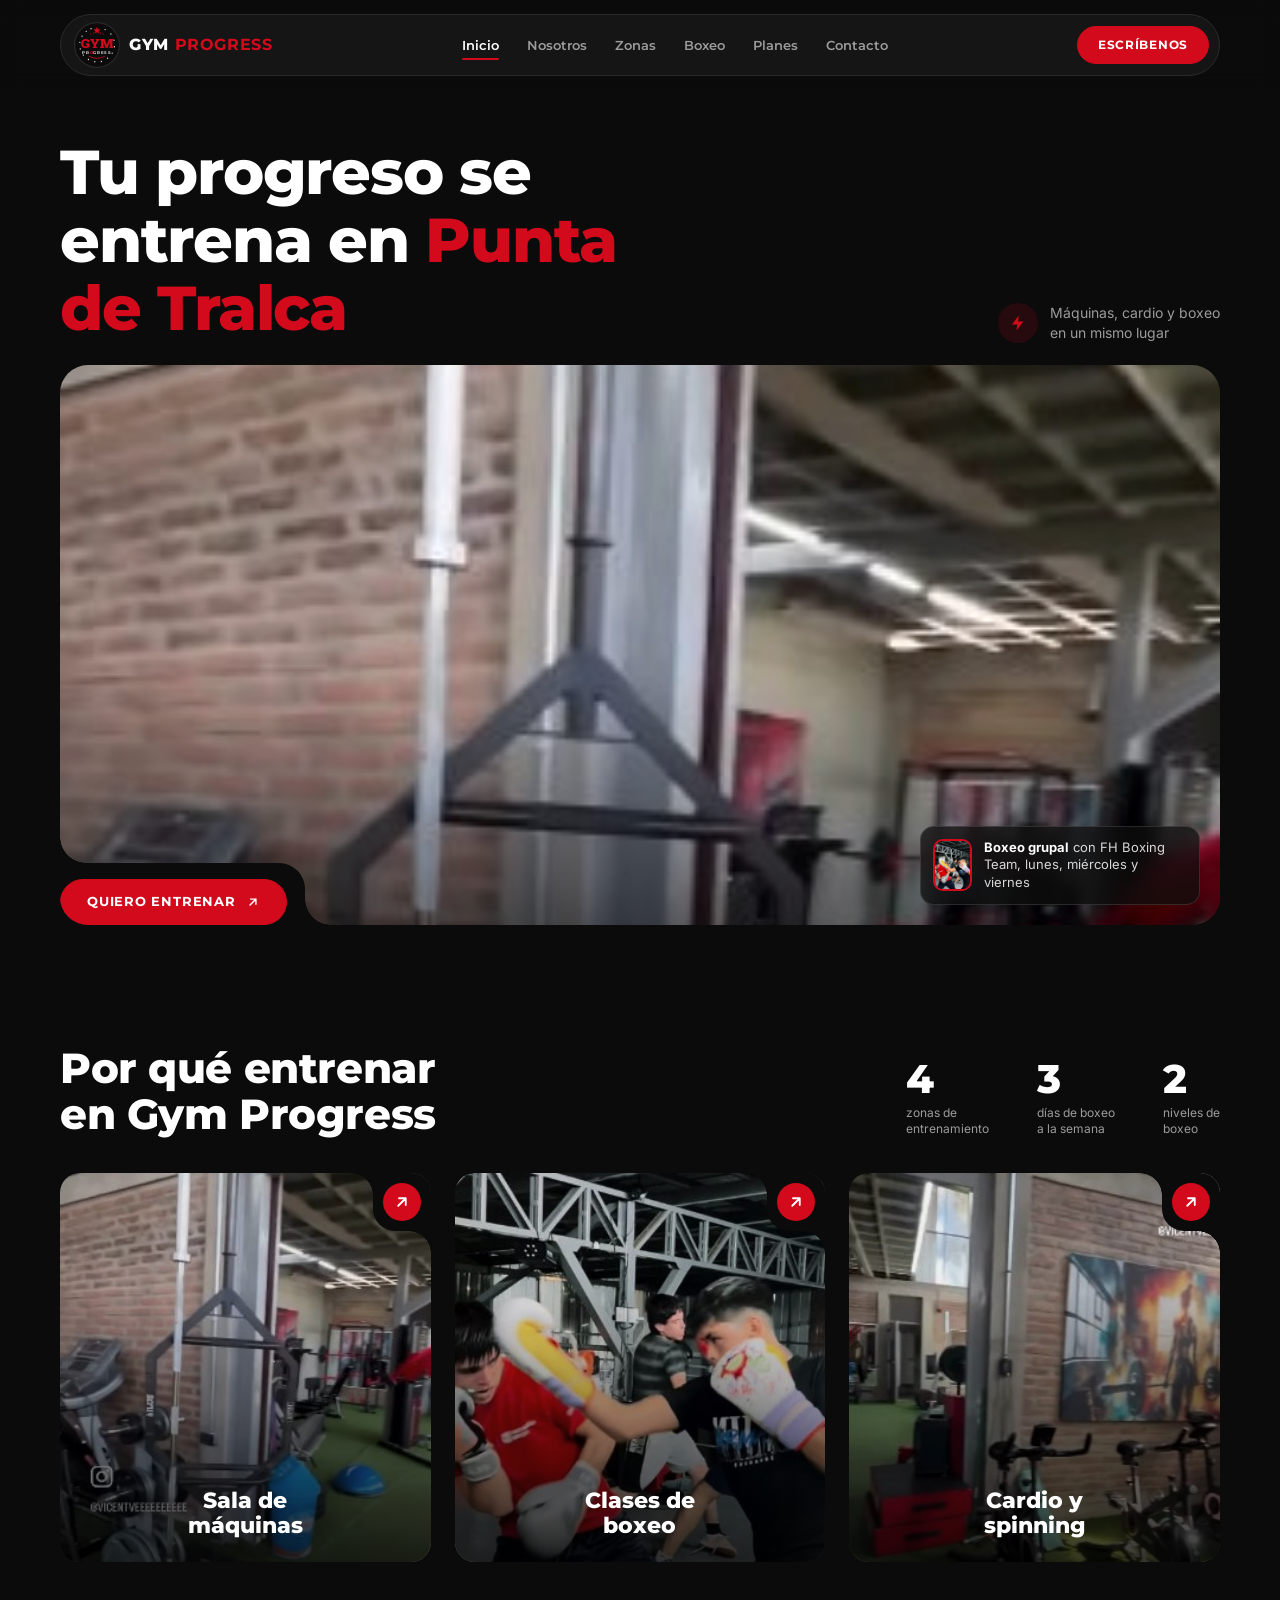
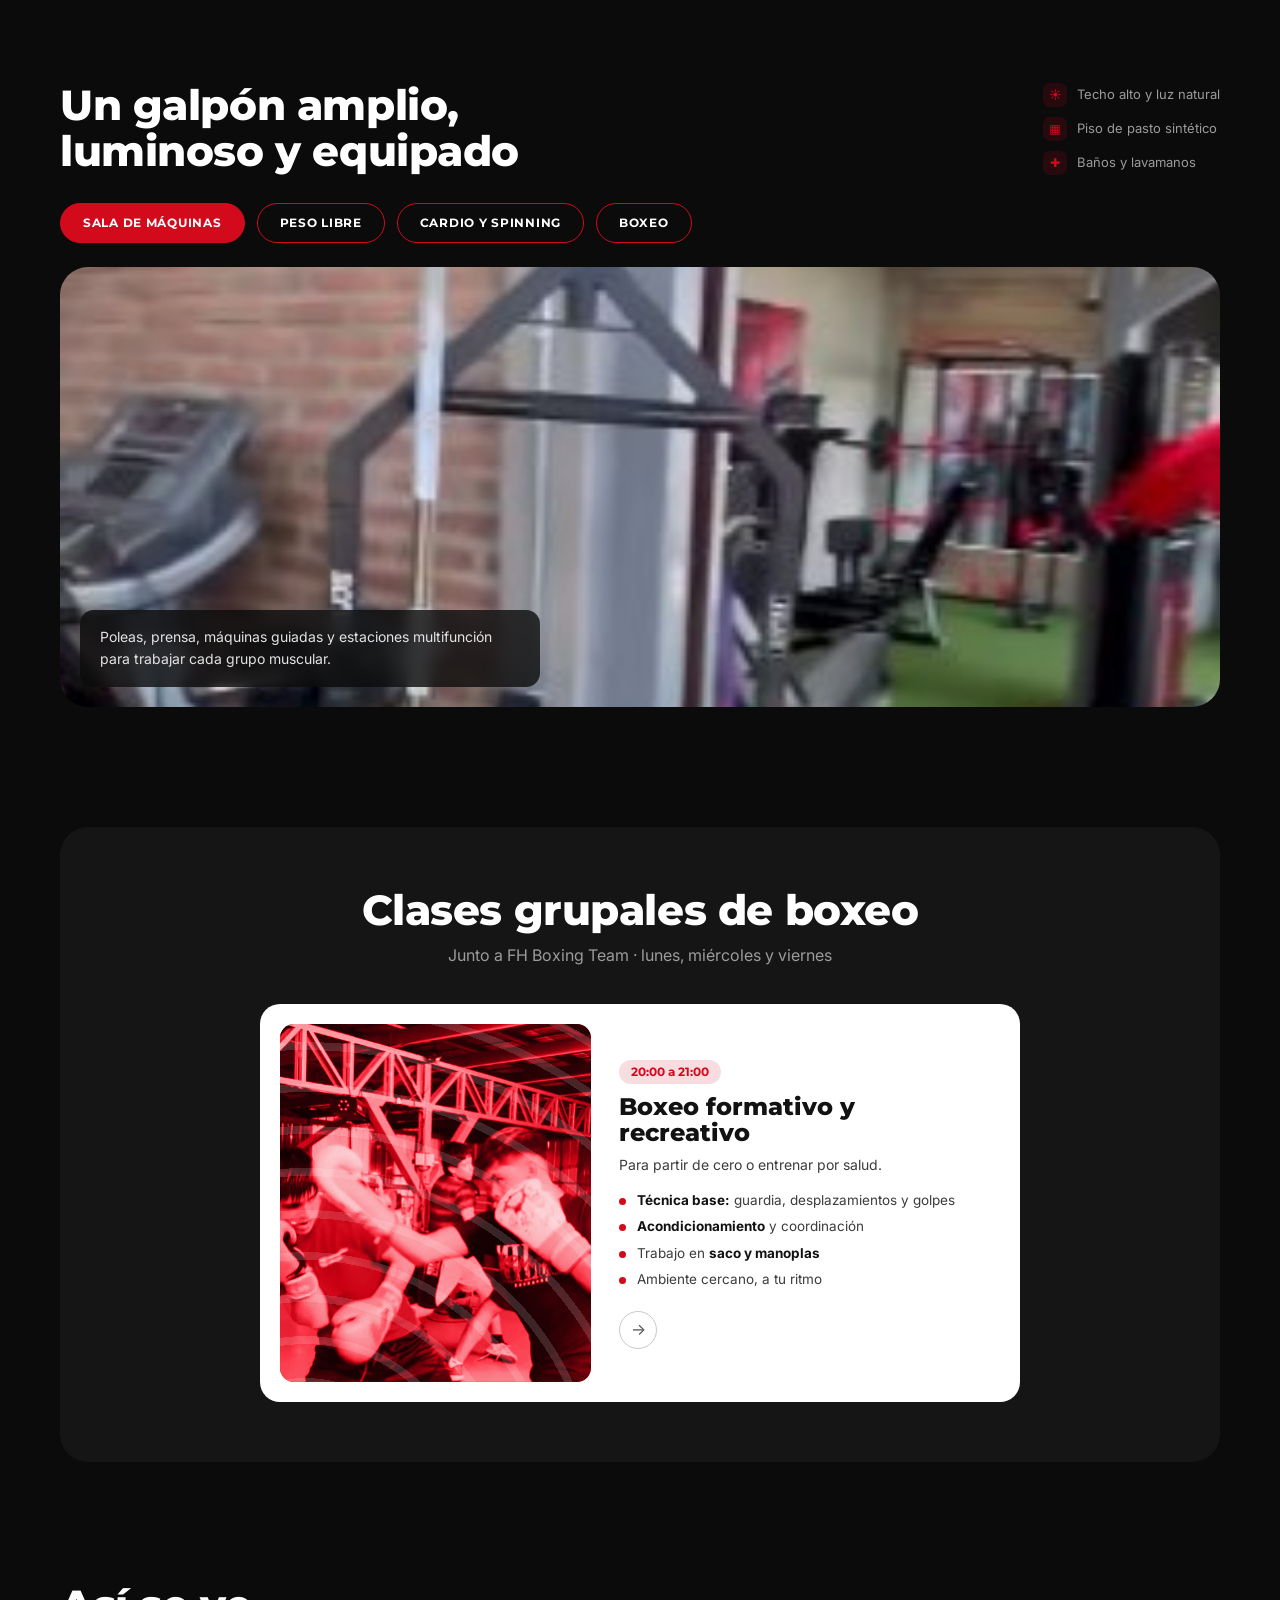
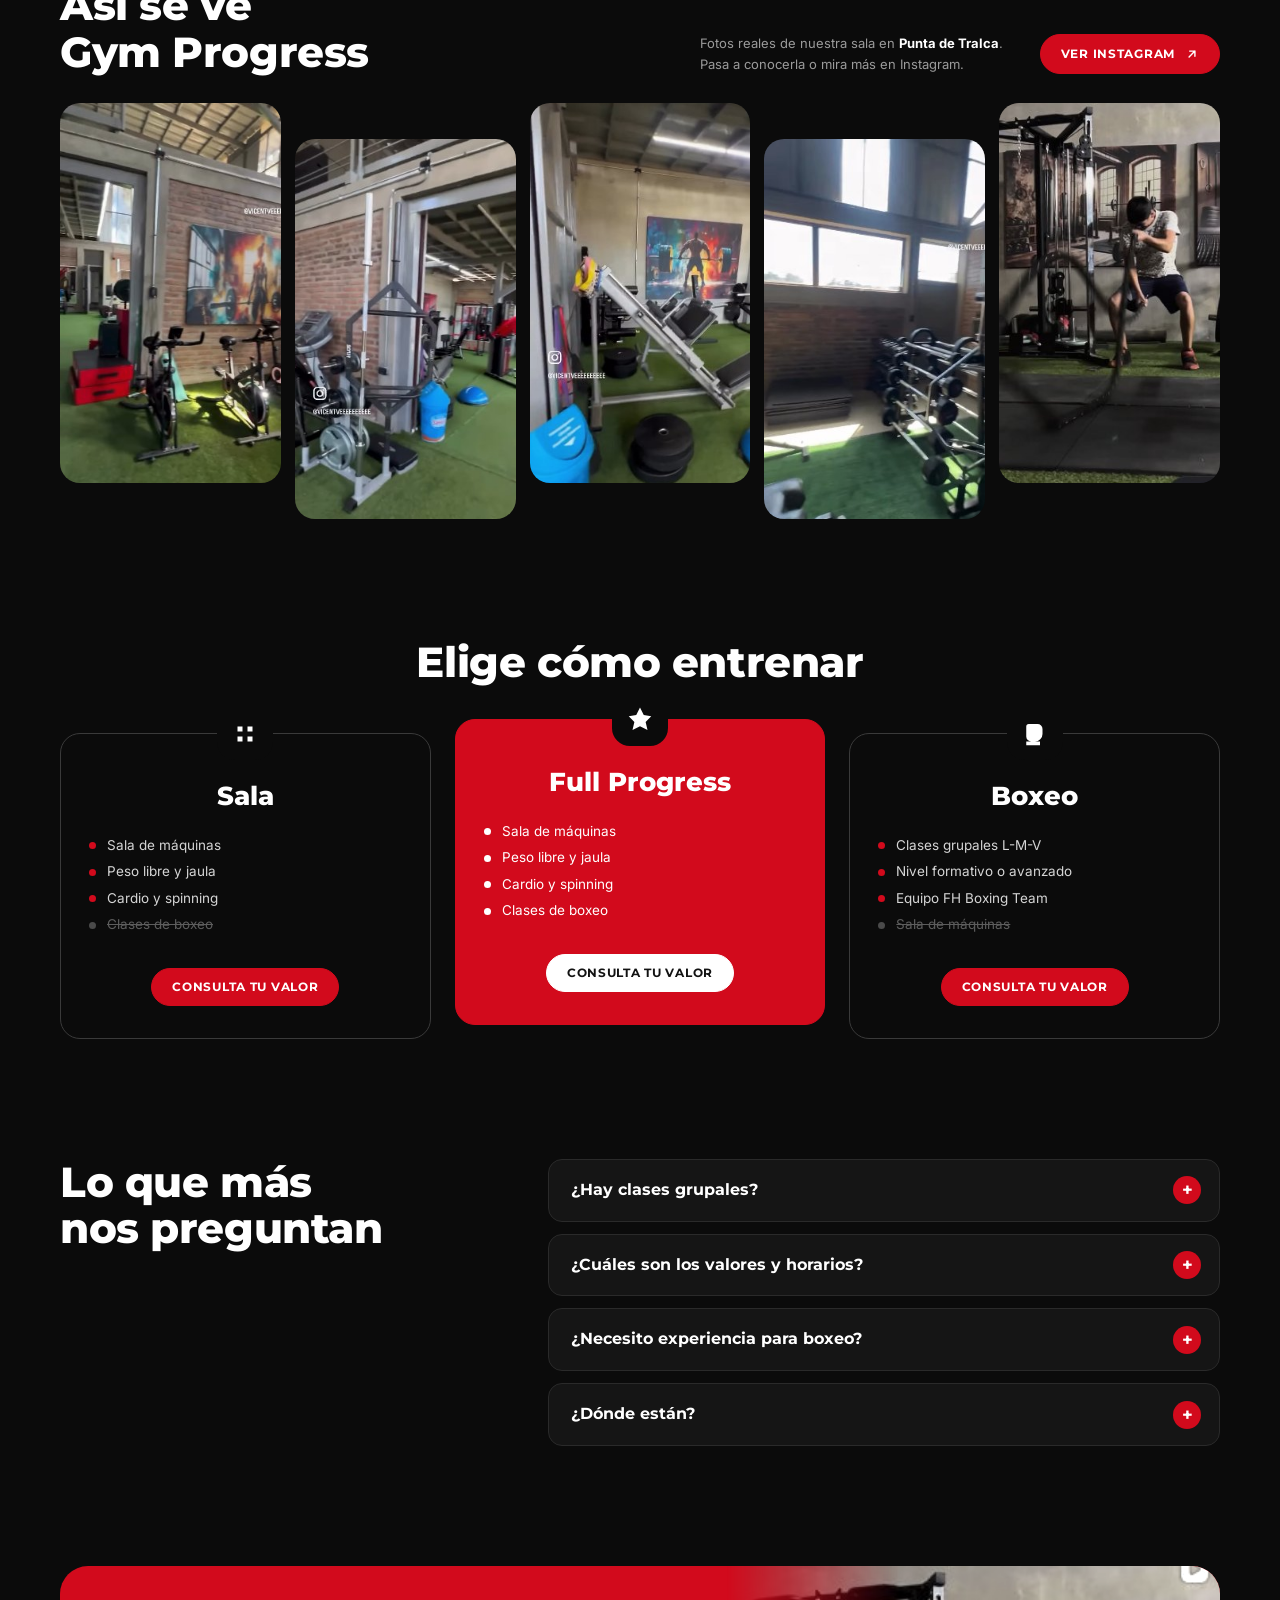
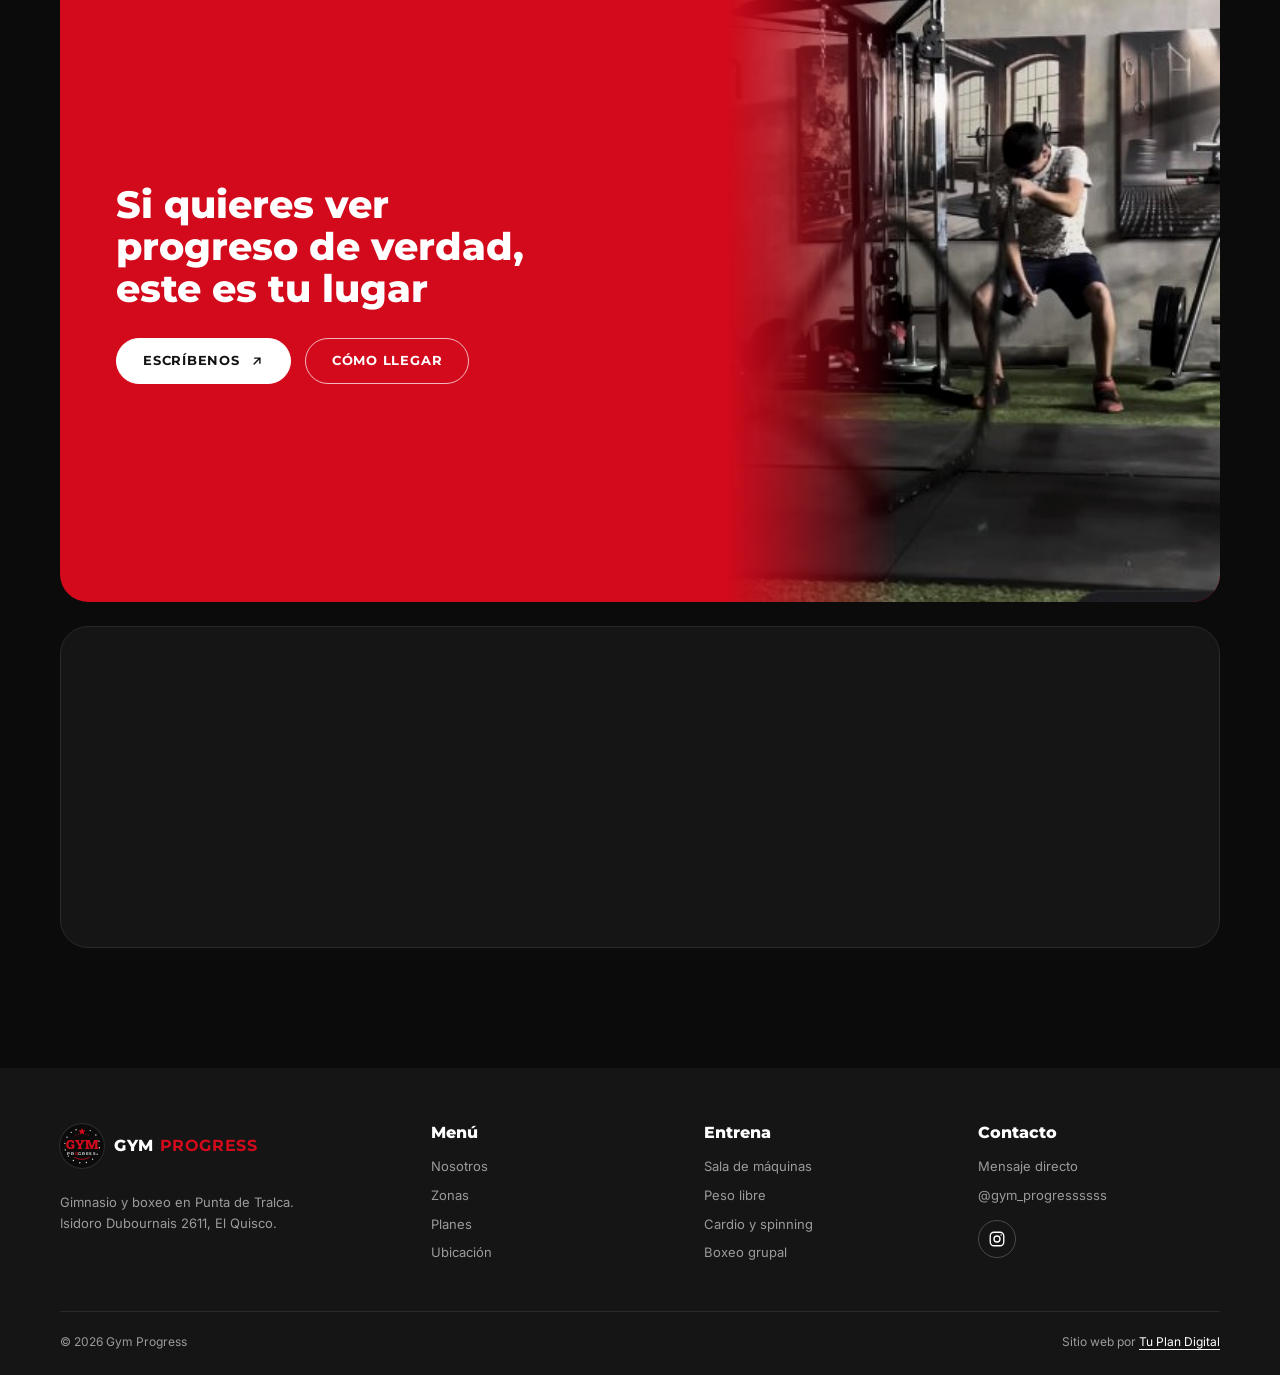
==== index.html @ cec42a7a "feat: muestra inicial del sitio de Gym Progress Landing en HTML y CSS basada en la referencia Revita" ====
<!DOCTYPE html>
<html lang="es-CL">
<head>
  <meta charset="UTF-8">
  <meta name="viewport" content="width=device-width, initial-scale=1">
  <title>Gym Progress · Gimnasio y boxeo en Punta de Tralca, El Quisco</title>
  <meta name="description" content="Gimnasio en Punta de Tralca, El Quisco: sala de máquinas, peso libre, cardio y spinning, y clases grupales de boxeo con FH Boxing Team. Isidoro Dubournais 2611.">
  <meta name="theme-color" content="#0b0b0b">
  <link rel="canonical" href="https://gym-progress-web.vercel.app/">

  <meta property="og:type" content="website">
  <meta property="og:locale" content="es_CL">
  <meta property="og:title" content="Gym Progress · Punta de Tralca, El Quisco">
  <meta property="og:description" content="Máquinas, peso libre, cardio y boxeo en un solo lugar.">
  <meta property="og:image" content="https://gym-progress-web.vercel.app/assets/img/og.jpg">

  <link rel="icon" href="assets/img/favicon.svg" type="image/svg+xml">

  <link rel="preconnect" href="https://fonts.googleapis.com">
  <link rel="preconnect" href="https://fonts.gstatic.com" crossorigin>
  <link rel="preconnect" href="https://images.unsplash.com">
  <link href="https://fonts.googleapis.com/css2?family=Montserrat:wght@500;600;700;800&family=Roboto+Slab:wght@800;900&family=Inter:wght@400;500;600&display=swap" rel="stylesheet">
  <link rel="stylesheet" href="css/styles.css">

  <script type="application/ld+json">
  {
    "@context": "https://schema.org",
    "@type": "ExerciseGym",
    "name": "Gym Progress",
    "image": "https://gym-progress-web.vercel.app/assets/img/og.jpg",
    "address": {
      "@type": "PostalAddress",
      "streetAddress": "Isidoro Dubournais 2611",
      "addressLocality": "El Quisco",
      "addressRegion": "Valparaíso",
      "addressCountry": "CL"
    },
    "sameAs": ["https://www.instagram.com/gym_progressssss/"]
  }
  </script>
</head>
<body>

  <!-- Logo reutilizable (se dibuja con las fuentes de la página) -->
  <svg width="0" height="0" class="sr-only" aria-hidden="true">
    <symbol id="logo-gp" viewBox="0 0 200 200">
      <circle cx="100" cy="100" r="98" fill="#0b0b0b"/>
      <g fill="#e9e9e9">
        <circle cx="137" cy="30" r="3"/><circle cx="163" cy="50" r="3"/><circle cx="177" cy="78" r="3"/>
        <circle cx="179" cy="108" r="3"/><circle cx="169" cy="137" r="3"/><circle cx="148" cy="160" r="3"/>
        <circle cx="120" cy="175" r="3"/><circle cx="90" cy="176" r="3"/><circle cx="61" cy="166" r="3"/>
        <circle cx="38" cy="146" r="3"/><circle cx="24" cy="118" r="3"/><circle cx="22" cy="88" r="3"/>
        <circle cx="32" cy="60" r="3"/><circle cx="51" cy="38" r="3"/><circle cx="73" cy="26" r="3"/>
      </g>
      <path fill="#d20a1c" d="M100 18l4.7 10.4 11.3 1.1-8.5 7.5 2.5 11.1-10-5.8-10 5.8 2.5-11.1-8.5-7.5 11.3-1.1z"/>
      <g fill="#d20a1c"><circle cx="72" cy="50" r="2.4"/><circle cx="84" cy="46" r="2.4"/><circle cx="116" cy="46" r="2.4"/><circle cx="128" cy="50" r="2.4"/></g>
      <text x="100" y="115" text-anchor="middle" font-family="'Roboto Slab', Rockwell, Georgia, serif" font-weight="900" font-size="58" fill="#d20a1c" letter-spacing="1">GYM</text>
      <text x="100" y="140" text-anchor="middle" font-family="Montserrat, Arial, sans-serif" font-weight="700" font-size="19" letter-spacing="3" fill="#d7d7d7">PR<tspan fill="#d20a1c">O</tspan>GRESS</text>
      <path d="M66 152q34 18 68 0" fill="none" stroke="#d20a1c" stroke-width="3.5" stroke-linecap="round"/>
    </symbol>
  </svg>

  <a class="skip" href="#contenido">Saltar al contenido</a>

  <!-- ===== Encabezado ===== -->
  <header class="nav-wrap">
    <nav class="nav container" aria-label="Principal">
      <a href="#inicio" class="brand" aria-label="Gym Progress, ir al inicio">
        <svg class="brand__badge" aria-hidden="true"><use href="#logo-gp"/></svg>
        <span class="brand__name">GYM <b>PROGRESS</b></span>
      </a>

      <input type="checkbox" id="menu-toggle" class="nav__toggle" aria-label="Abrir menú">
      <label for="menu-toggle" class="nav__burger" aria-hidden="true"><span></span></label>

      <ul class="nav__links">
        <li><a href="#inicio" aria-current="page">Inicio</a></li>
        <li><a href="#nosotros">Nosotros</a></li>
        <li><a href="#zonas">Zonas</a></li>
        <li><a href="#boxeo">Boxeo</a></li>
        <li><a href="#planes">Planes</a></li>
        <li><a href="#contacto">Contacto</a></li>
      </ul>
      <a class="btn btn--sm nav__cta" href="https://ig.me/m/gym_progressssss" target="_blank" rel="noopener">Escríbenos</a>
    </nav>
  </header>

  <main id="contenido">

    <!-- ===== Hero ===== -->
    <section class="hero container" id="inicio">
      <div class="hero__top">
        <h1 class="hero__title">Tu progreso se entrena en <span>Punta de Tralca</span></h1>
        <p class="hero__note">
          <span class="hero__bolt" aria-hidden="true">
            <svg viewBox="0 0 24 24"><path d="M13 2 4 14h7l-1 8 9-12h-7z"/></svg>
          </span>
          Máquinas, cardio y boxeo<br>en un mismo lugar
        </p>
      </div>

      <div class="hero__card">
        <img class="hero__img"
             src="https://images.unsplash.com/photo-1707538320664-1fca7c3c7770?auto=format&fit=crop&w=1600&q=75"
             onerror="this.onerror=null;this.src='assets/img/sala-racks.jpg'"
             alt="Hombre descansando entre series en un banco de gimnasio" width="1600" height="900" fetchpriority="high">
        <div class="hero__cta notch notch--bl">
          <a class="btn" href="https://ig.me/m/gym_progressssss" target="_blank" rel="noopener">
            Quiero entrenar <svg class="arrow" viewBox="0 0 24 24" aria-hidden="true"><path d="M7 17 17 7M8 7h9v9"/></svg>
          </a>
        </div>
        <div class="hero__chip">
          <img src="assets/img/boxeo-sparring.jpg" alt="" width="56" height="56" loading="lazy">
          <p><b>Boxeo grupal</b> con FH Boxing Team, lunes, miércoles y viernes</p>
        </div>
      </div>
    </section>

    <!-- ===== Por qué elegirnos ===== -->
    <section class="why container" id="nosotros" aria-labelledby="why-title">
      <div class="why__head">
        <h2 id="why-title" class="h2">Por qué entrenar<br>en Gym Progress</h2>
        <ul class="stats">
          <li><strong>4</strong><span>zonas de<br>entrenamiento</span></li>
          <li><strong>3</strong><span>días de boxeo<br>a la semana</span></li>
          <li><strong>2</strong><span>niveles de<br>boxeo</span></li>
        </ul>
      </div>

      <div class="why__cards">
        <a class="tile" href="#zonas">
          <img src="https://images.unsplash.com/photo-1646656130630-07af3a262a9b?auto=format&fit=crop&w=800&q=70"
               onerror="this.onerror=null;this.src='assets/img/sala-racks.jpg'"
               alt="Fila de máquinas de musculación" loading="lazy" width="800" height="900">
          <span class="tile__arrow" aria-hidden="true"><svg viewBox="0 0 24 24"><path d="M7 17 17 7M8 7h9v9"/></svg></span>
          <span class="tile__label">Sala de<br>máquinas</span>
        </a>
        <a class="tile" href="#boxeo">
          <img src="https://images.unsplash.com/photo-1671856129092-ef4f4c412186?auto=format&fit=crop&w=800&q=70"
               onerror="this.onerror=null;this.src='assets/img/boxeo-sparring.jpg'"
               alt="Mujer con guantes de boxeo rojos" loading="lazy" width="800" height="900">
          <span class="tile__arrow" aria-hidden="true"><svg viewBox="0 0 24 24"><path d="M7 17 17 7M8 7h9v9"/></svg></span>
          <span class="tile__label">Clases de<br>boxeo</span>
        </a>
        <a class="tile" href="#zonas">
          <img src="https://images.unsplash.com/photo-1598289431512-b97b0917affc?auto=format&fit=crop&w=800&q=70"
               onerror="this.onerror=null;this.src='assets/img/sala-bicis-mural.jpg'"
               alt="Bicicletas de spinning negras y rojas" loading="lazy" width="800" height="900">
          <span class="tile__arrow" aria-hidden="true"><svg viewBox="0 0 24 24"><path d="M7 17 17 7M8 7h9v9"/></svg></span>
          <span class="tile__label">Cardio y<br>spinning</span>
        </a>
      </div>
    </section>

    <!-- ===== Zonas (pestañas en CSS) ===== -->
    <section class="zones container" id="zonas" aria-labelledby="zones-title">
      <div class="zones__head">
        <h2 id="zones-title" class="h2">Un galpón amplio,<br>luminoso y equipado</h2>
        <ul class="zones__facts">
          <li><span class="ico" aria-hidden="true">☀</span>Techo alto y luz natural</li>
          <li><span class="ico" aria-hidden="true">▦</span>Piso de pasto sintético</li>
          <li><span class="ico" aria-hidden="true">✚</span>Baños y lavamanos</li>
        </ul>
      </div>

      <div class="tabs">
        <input type="radio" name="zona" id="z1" checked>
        <input type="radio" name="zona" id="z2">
        <input type="radio" name="zona" id="z3">
        <input type="radio" name="zona" id="z4">

        <div class="tabs__bar" role="presentation">
          <label for="z1">Sala de máquinas</label>
          <label for="z2">Peso libre</label>
          <label for="z3">Cardio y spinning</label>
          <label for="z4">Boxeo</label>
        </div>

        <div class="tabs__panels">
          <figure class="panel" id="p1">
            <img src="https://images.unsplash.com/photo-1637430308606-86576d8fef3c?auto=format&fit=crop&w=1400&q=70"
                 onerror="this.onerror=null;this.src='assets/img/sala-racks.jpg'"
                 alt="Sala de musculación con luz roja" loading="lazy" width="1400" height="600">
            <figcaption>Poleas, prensa, máquinas guiadas y estaciones multifunción para trabajar cada grupo muscular.</figcaption>
          </figure>
          <figure class="panel" id="p2">
            <img src="https://images.unsplash.com/photo-1589579234096-25cb6b83e021?auto=format&fit=crop&w=1400&q=70"
                 onerror="this.onerror=null;this.src='assets/img/sala-mancuernas.jpg'"
                 alt="Mancuerna roja y plateada sobre superficie negra" loading="lazy" width="1400" height="600">
            <figcaption>Racks de mancuernas, barras, discos y jaula para tus básicos: sentadilla, peso muerto y press.</figcaption>
          </figure>
          <figure class="panel" id="p3">
            <img src="https://images.unsplash.com/photo-1598289431512-b97b0917affc?auto=format&fit=crop&w=1400&q=70"
                 onerror="this.onerror=null;this.src='assets/img/sala-bicis-mural.jpg'"
                 alt="Bicicletas de spinning en fila" loading="lazy" width="1400" height="600">
            <figcaption>Bicicletas de spinning, trotadora curva, remo y cuerdas para subir pulsaciones.</figcaption>
          </figure>
          <figure class="panel" id="p4">
            <img src="https://images.unsplash.com/photo-1716307035615-1c6465a32ef2?auto=format&fit=crop&w=1400&q=70"
                 onerror="this.onerror=null;this.src='assets/img/boxeo-sparring.jpg'"
                 alt="Fila de sacos de boxeo colgados" loading="lazy" width="1400" height="600">
            <figcaption>Sacos, guantes y espacio para técnica, manoplas y sparring con FH Boxing Team.</figcaption>
          </figure>
        </div>
      </div>
    </section>

    <!-- ===== Boxeo (en lugar del carrusel de entrenadores) ===== -->
    <section class="boxing container" id="boxeo" aria-labelledby="boxing-title">
      <div class="boxing__box">
        <h2 id="boxing-title" class="h2 center">Clases grupales de boxeo</h2>
        <p class="lead center">Junto a FH Boxing Team · lunes, miércoles y viernes</p>

        <div class="slider" tabindex="0" aria-label="Niveles de boxeo">
          <article class="class-card" id="nivel-1">
            <div class="class-card__media">
              <img src="assets/img/boxeo-sparring.jpg" alt="Alumnos practicando boxeo con manoplas en Gym Progress" loading="lazy" width="312" height="422">
            </div>
            <div class="class-card__body">
              <p class="tag">20:00 a 21:00</p>
              <h3>Boxeo formativo y recreativo</h3>
              <p>Para partir de cero o entrenar por salud.</p>
              <ul class="dots">
                <li><b>Técnica base:</b> guardia, desplazamientos y golpes</li>
                <li><b>Acondicionamiento</b> y coordinación</li>
                <li>Trabajo en <b>saco y manoplas</b></li>
                <li>Ambiente cercano, a tu ritmo</li>
              </ul>
              <a class="next" href="#nivel-2" aria-label="Ver nivel avanzado">→</a>
            </div>
          </article>

          <article class="class-card" id="nivel-2">
            <div class="class-card__media">
              <img src="https://images.unsplash.com/photo-1716307043003-dbe6a5cc496e?auto=format&fit=crop&w=700&q=70"
                   onerror="this.onerror=null;this.src='assets/img/cuerdas.jpg'"
                   alt="Ring de boxeo con guantes colgando" loading="lazy" width="700" height="900">
            </div>
            <div class="class-card__body">
              <p class="tag">21:00 a 22:00</p>
              <h3>Boxeo avanzado y competitivo</h3>
              <p>Para quienes ya dominan lo básico y quieren ir por más.</p>
              <ul class="dots">
                <li><b>Combinaciones</b> y defensa</li>
                <li><b>Sparring</b> controlado</li>
                <li>Preparación física para <b>competir</b></li>
                <li>Seguimiento del equipo FH Boxing</li>
              </ul>
              <a class="next" href="#nivel-1" aria-label="Volver a nivel formativo">←</a>
            </div>
          </article>
        </div>
      </div>
    </section>

    <!-- ===== Galería ===== -->
    <section class="gallery container" aria-labelledby="gallery-title">
      <div class="gallery__head">
        <h2 id="gallery-title" class="h2">Así se ve<br>Gym Progress</h2>
        <div class="gallery__aside">
          <p>Fotos reales de nuestra sala en <b>Punta de Tralca</b>. Pasa a conocerla o mira más en Instagram.</p>
          <a class="btn btn--sm" href="https://www.instagram.com/gym_progressssss/" target="_blank" rel="noopener">Ver Instagram <svg class="arrow" viewBox="0 0 24 24" aria-hidden="true"><path d="M7 17 17 7M8 7h9v9"/></svg></a>
        </div>
      </div>
      <div class="gallery__grid">
        <img src="assets/img/sala-bicis-mural.jpg" alt="Bicicletas de spinning frente a un mural en muro de ladrillo" loading="lazy" width="278" height="538">
        <img src="assets/img/sala-racks.jpg" alt="Racks y máquinas rojas de la sala" loading="lazy" width="278" height="538">
        <img src="assets/img/sala-prensa.jpg" alt="Prensa de piernas y discos" loading="lazy" width="278" height="538">
        <img src="assets/img/sala-mancuernas.jpg" alt="Rack de mancuernas junto a la ventana" loading="lazy" width="278" height="538">
        <img src="assets/img/cuerdas.jpg" alt="Alumno entrenando con cuerdas de batalla" loading="lazy" width="330" height="426">
      </div>
    </section>

    <!-- ===== Planes ===== -->
    <section class="plans container" id="planes" aria-labelledby="plans-title">
      <h2 id="plans-title" class="h2 center">Elige cómo entrenar</h2>
      <div class="plans__grid">
        <article class="plan">
          <span class="plan__icon" aria-hidden="true"><svg viewBox="0 0 24 24"><path d="M6 6h4v4H6zM14 6h4v4h-4zM6 14h4v4H6zM14 14h4v4h-4z"/></svg></span>
          <h3>Sala</h3>
          <ul class="dots">
            <li>Sala de máquinas</li>
            <li>Peso libre y jaula</li>
            <li>Cardio y spinning</li>
            <li class="off">Clases de boxeo</li>
          </ul>
          <a class="btn btn--sm" href="https://ig.me/m/gym_progressssss" target="_blank" rel="noopener">Consulta tu valor</a>
        </article>

        <article class="plan plan--featured">
          <span class="plan__icon" aria-hidden="true"><svg viewBox="0 0 24 24"><path d="M12 2l3 6 6 1-4.5 4.5L18 20l-6-3-6 3 1.5-6.5L3 9l6-1z"/></svg></span>
          <h3>Full Progress</h3>
          <ul class="dots">
            <li>Sala de máquinas</li>
            <li>Peso libre y jaula</li>
            <li>Cardio y spinning</li>
            <li>Clases de boxeo</li>
          </ul>
          <a class="btn btn--light btn--sm" href="https://ig.me/m/gym_progressssss" target="_blank" rel="noopener">Consulta tu valor</a>
        </article>

        <article class="plan">
          <span class="plan__icon" aria-hidden="true"><svg viewBox="0 0 24 24"><path d="M7 4h7a4 4 0 0 1 4 4v4a6 6 0 0 1-6 6H9a4 4 0 0 1-4-4V6a2 2 0 0 1 2-2zM5 18h11v3H5z"/></svg></span>
          <h3>Boxeo</h3>
          <ul class="dots">
            <li>Clases grupales L-M-V</li>
            <li>Nivel formativo o avanzado</li>
            <li>Equipo FH Boxing Team</li>
            <li class="off">Sala de máquinas</li>
          </ul>
          <a class="btn btn--sm" href="https://ig.me/m/gym_progressssss" target="_blank" rel="noopener">Consulta tu valor</a>
        </article>
      </div>
    </section>

    <!-- ===== Preguntas frecuentes ===== -->
    <section class="faq container" aria-labelledby="faq-title">
      <h2 id="faq-title" class="h2">Lo que más<br>nos preguntan</h2>
      <div class="faq__list">
        <details>
          <summary>¿Hay clases grupales?</summary>
          <p>Sí. Boxeo grupal los lunes, miércoles y viernes: formativo y recreativo de 20:00 a 21:00, y avanzado y competitivo de 21:00 a 22:00.</p>
        </details>
        <details>
          <summary>¿Cuáles son los valores y horarios?</summary>
          <p>Escríbenos por Instagram y te respondemos con los valores vigentes y los horarios de la sala.</p>
        </details>
        <details>
          <summary>¿Necesito experiencia para boxeo?</summary>
          <p>No. El nivel formativo está pensado para empezar desde cero.</p>
        </details>
        <details>
          <summary>¿Dónde están?</summary>
          <p>En Isidoro Dubournais 2611, Punta de Tralca, El Quisco.</p>
        </details>
      </div>
    </section>

    <!-- ===== Banner final ===== -->
    <section class="cta container" id="contacto" aria-labelledby="cta-title">
      <div class="cta__box">
        <div class="cta__text">
          <h2 id="cta-title">Si quieres ver progreso de verdad, este es tu lugar</h2>
          <div class="cta__actions">
            <a class="btn btn--light" href="https://ig.me/m/gym_progressssss" target="_blank" rel="noopener">Escríbenos <svg class="arrow" viewBox="0 0 24 24" aria-hidden="true"><path d="M7 17 17 7M8 7h9v9"/></svg></a>
            <a class="btn btn--ghost" href="https://www.google.com/maps/search/?api=1&query=Isidoro+Dubournais+2611,+El+Quisco" target="_blank" rel="noopener">Cómo llegar</a>
          </div>
        </div>
        <img class="cta__img" src="https://images.unsplash.com/photo-1601422407692-ec4eeec1d9b3?auto=format&fit=crop&w=900&q=70"
             onerror="this.onerror=null;this.src='assets/img/cuerdas.jpg'"
             alt="Hombre haciendo flexiones en el gimnasio" loading="lazy" width="900" height="700">
      </div>

      <div class="map">
        <iframe title="Mapa de Gym Progress en El Quisco"
                src="https://maps.google.com/maps?q=Isidoro%20Dubournais%202611%2C%20El%20Quisco&z=15&output=embed"
                loading="lazy" referrerpolicy="no-referrer-when-downgrade"></iframe>
      </div>
    </section>
  </main>

  <!-- ===== Footer ===== -->
  <footer class="footer">
    <div class="footer__grid container">
      <div>
        <a href="#inicio" class="brand" aria-label="Gym Progress">
          <svg class="brand__badge" aria-hidden="true"><use href="#logo-gp"/></svg>
          <span class="brand__name">GYM <b>PROGRESS</b></span>
        </a>
        <p class="footer__about">Gimnasio y boxeo en Punta de Tralca.<br>Isidoro Dubournais 2611, El Quisco.</p>
      </div>
      <nav aria-label="Menú del pie">
        <h3>Menú</h3>
        <ul>
          <li><a href="#nosotros">Nosotros</a></li>
          <li><a href="#zonas">Zonas</a></li>
          <li><a href="#planes">Planes</a></li>
          <li><a href="#contacto">Ubicación</a></li>
        </ul>
      </nav>
      <div>
        <h3>Entrena</h3>
        <ul>
          <li>Sala de máquinas</li>
          <li>Peso libre</li>
          <li>Cardio y spinning</li>
          <li>Boxeo grupal</li>
        </ul>
      </div>
      <div>
        <h3>Contacto</h3>
        <ul>
          <li><a href="https://ig.me/m/gym_progressssss" target="_blank" rel="noopener">Mensaje directo</a></li>
          <li><a href="https://www.instagram.com/gym_progressssss/" target="_blank" rel="noopener">@gym_progressssss</a></li>
        </ul>
        <div class="social">
          <a href="https://www.instagram.com/gym_progressssss/" target="_blank" rel="noopener" aria-label="Instagram de Gym Progress">
            <svg viewBox="0 0 24 24" aria-hidden="true"><rect x="3" y="3" width="18" height="18" rx="5"/><circle cx="12" cy="12" r="4"/><circle cx="17.5" cy="6.5" r="1" class="fill"/></svg>
          </a>
        </div>
      </div>
    </div>
    <div class="footer__bottom container">
      <p>© <span>2026</span> Gym Progress</p>
      <p>Sitio web por <a href="https://tuplandigital.cl" target="_blank" rel="noopener">Tu Plan Digital</a></p>
    </div>
  </footer>

</body>
</html>
---- css/styles.css ----
/* ==========================================================================
   Gym Progress · estilos
   Basado en la estructura de la referencia (RevitalizeX), adaptado al rojo
   del logo de Gym Progress. Interacciones solo con CSS.
   ========================================================================== */

:root {
  --bg: #0b0b0b;
  --surface: #151515;
  --surface-2: #1d1d1d;
  --line: #2a2a2a;
  --red: #d20a1c;
  --red-hover: #ec1a2c;
  --red-soft: rgba(210, 10, 28, .14);
  --white: #ffffff;
  --text: #ededed;
  --muted: #9b9b9b;
  --ink: #121212;

  --radius-lg: 28px;
  --radius: 20px;
  --radius-sm: 14px;

  --font-head: "Montserrat", system-ui, -apple-system, "Segoe UI", Arial, sans-serif;
  --font-body: "Inter", system-ui, -apple-system, "Segoe UI", Arial, sans-serif;

  --container: 1160px;
  --gap: clamp(16px, 2.4vw, 24px);
  --section: clamp(72px, 10vw, 120px);
}

/* ---------- Base ---------- */
*,
*::before,
*::after { box-sizing: border-box; }

html { scroll-behavior: smooth; scroll-padding-top: 96px; }

body {
  margin: 0;
  background: var(--bg);
  color: var(--text);
  font: 400 16px/1.6 var(--font-body);
  -webkit-font-smoothing: antialiased;
}

img { display: block; max-width: 100%; height: auto; }
a { color: inherit; text-decoration: none; }
ul { margin: 0; padding: 0; list-style: none; }
h1, h2, h3 { margin: 0; font-family: var(--font-head); color: var(--white); line-height: 1.1; }
p { margin: 0; }

.container { width: min(100% - 32px, var(--container)); margin-inline: auto; }
.sr-only { position: absolute; width: 1px; height: 1px; overflow: hidden; clip: rect(0 0 0 0); }
.skip { position: absolute; left: -999px; top: 8px; background: var(--red); color: #fff; padding: 8px 14px; border-radius: 8px; z-index: 100; }
.skip:focus { left: 8px; }
:focus-visible { outline: 2px solid var(--red-hover); outline-offset: 3px; }

.h2 { font-size: clamp(28px, 4vw, 42px); font-weight: 800; letter-spacing: -.01em; }
.center { text-align: center; }
.lead { color: var(--muted); margin-top: 10px; }

/* ---------- Botones ---------- */
.btn {
  display: inline-flex; align-items: center; gap: 10px;
  padding: 15px 26px;
  border-radius: 999px;
  background: var(--red); color: #fff;
  font: 700 13px/1 var(--font-head); letter-spacing: .06em; text-transform: uppercase;
  border: 1.5px solid var(--red);
  white-space: nowrap;
  transition: background .2s, transform .2s, color .2s, border-color .2s;
}
.btn:hover { background: var(--red-hover); border-color: var(--red-hover); transform: translateY(-2px); }
.btn--sm { padding: 12px 20px; font-size: 12px; }
.btn--light { background: #fff; color: var(--ink); border-color: #fff; }
.btn--light:hover { background: #f1f1f1; border-color: #f1f1f1; color: var(--ink); }
.btn--ghost { background: transparent; border-color: rgba(255, 255, 255, .7); }
.btn--ghost:hover { background: rgba(255, 255, 255, .12); border-color: #fff; }
.arrow { width: 14px; height: 14px; fill: none; stroke: currentColor; stroke-width: 2.4; stroke-linecap: round; stroke-linejoin: round; }

/* ---------- Navegación ---------- */
.nav-wrap {
  position: sticky; top: 0; z-index: 50;
  padding: 14px 0;
  background: rgba(11, 11, 11, .82);
  backdrop-filter: blur(10px);
  -webkit-backdrop-filter: blur(10px);
}
.nav {
  display: flex; align-items: center; justify-content: space-between; gap: 20px;
  padding: 8px 10px 8px 14px;
  background: var(--surface);
  border: 1px solid var(--line);
  border-radius: 999px;
}
.brand { display: inline-flex; align-items: center; gap: 10px; }
.brand__badge { width: 44px; height: 44px; flex: none; border-radius: 50%; box-shadow: 0 0 0 1px var(--line); }
.brand__name { font: 800 16px/1 var(--font-head); color: #fff; letter-spacing: .04em; }
.brand__name b { color: var(--red); }

.nav__links { display: flex; gap: 28px; }
.nav__links a { font: 600 13px/1 var(--font-head); color: var(--muted); transition: color .2s; position: relative; }
.nav__links a:hover, .nav__links a[aria-current] { color: #fff; }
.nav__links a[aria-current]::after { content: ""; position: absolute; left: 0; right: 0; bottom: -7px; height: 2px; background: var(--red); border-radius: 2px; }

.nav__toggle, .nav__burger { display: none; }

@media (max-width: 900px) {
  .nav__burger {
    display: grid; place-items: center;
    width: 42px; height: 42px; border-radius: 50%; background: var(--surface-2); cursor: pointer;
    order: 3;
  }
  .nav__burger span, .nav__burger span::before, .nav__burger span::after {
    display: block; width: 18px; height: 2px; background: #fff; border-radius: 2px; position: relative; transition: transform .25s, background .25s;
  }
  .nav__burger span::before, .nav__burger span::after { content: ""; position: absolute; left: 0; }
  .nav__burger span::before { top: -6px; }
  .nav__burger span::after { top: 6px; }

  .nav__links {
    position: absolute; left: 16px; right: 16px; top: calc(100% + 4px);
    flex-direction: column; gap: 0;
    background: var(--surface); border: 1px solid var(--line); border-radius: var(--radius);
    padding: 8px;
    opacity: 0; visibility: hidden; transform: translateY(-8px);
    transition: opacity .2s, transform .2s, visibility .2s;
  }
  .nav__links a { display: block; padding: 14px 16px; font-size: 15px; border-radius: 12px; }
  .nav__links a:hover { background: var(--surface-2); }
  .nav__links a[aria-current]::after { display: none; }
  .nav__toggle:checked ~ .nav__links { opacity: 1; visibility: visible; transform: none; }
  .nav__toggle:checked + .nav__burger span { background: transparent; }
  .nav__toggle:checked + .nav__burger span::before { transform: translateY(6px) rotate(45deg); }
  .nav__toggle:checked + .nav__burger span::after { transform: translateY(-6px) rotate(-45deg); }
  .nav__toggle:focus-visible + .nav__burger { outline: 2px solid var(--red-hover); outline-offset: 3px; }
  .nav__toggle { display: block; position: absolute; opacity: 0; pointer-events: none; }
  .nav__cta { margin-left: auto; }
}
@media (max-width: 480px) {
  .brand__name { display: none; }
}

/* ---------- Hero ---------- */
.hero { padding-top: clamp(28px, 5vw, 48px); }
.hero__top { display: flex; align-items: flex-end; justify-content: space-between; gap: 24px; margin-bottom: 22px; }
.hero__title { font-size: clamp(34px, 5.6vw, 62px); font-weight: 800; max-width: 15ch; letter-spacing: -.02em; }
.hero__title span { color: var(--red); }
.hero__note { display: flex; align-items: center; gap: 12px; color: var(--muted); font-size: 14px; line-height: 1.4; flex: none; }
.hero__bolt { display: grid; place-items: center; width: 40px; height: 40px; border-radius: 50%; background: var(--red-soft); }
.hero__bolt svg { width: 18px; height: 18px; fill: var(--red); }

.hero__card { position: relative; border-radius: var(--radius-lg); overflow: hidden; background: var(--surface); }
.hero__img { width: 100%; height: clamp(360px, 52vw, 560px); object-fit: cover; object-position: center 35%; filter: saturate(.85) contrast(1.05); }
.hero__card::after { content: ""; position: absolute; inset: 0; background: linear-gradient(180deg, transparent 55%, rgba(0, 0, 0, .55)); pointer-events: none; }

/* Recorte invertido (la "muesca" del diseño original) */
.notch { position: absolute; z-index: 2; background: var(--bg); }
.notch--bl { left: 0; bottom: 0; padding: 16px 18px 0 0; border-top-right-radius: 26px; }
.notch--bl::before,
.notch--bl::after {
  content: ""; position: absolute; width: 26px; height: 26px;
  background: radial-gradient(circle at 100% 0, transparent 25.5px, var(--bg) 26px);
}
.notch--bl::before { left: 0; bottom: 100%; }
.notch--bl::after { left: 100%; bottom: 0; }

.hero__chip {
  position: absolute; right: 20px; bottom: 20px; z-index: 2;
  display: flex; align-items: center; gap: 12px;
  max-width: 280px; padding: 12px 16px 12px 12px;
  background: rgba(14, 14, 14, .72); backdrop-filter: blur(8px); -webkit-backdrop-filter: blur(8px);
  border: 1px solid rgba(255, 255, 255, .12); border-radius: var(--radius-sm);
  font-size: 13px; line-height: 1.35; color: #d8d8d8;
}
.hero__chip img { width: 52px; height: 52px; object-fit: cover; border-radius: 10px; border: 2px solid var(--red); }
.hero__chip b { color: #fff; }

@media (max-width: 720px) {
  .hero__top { flex-direction: column; align-items: flex-start; }
  .hero__chip { left: 16px; right: 16px; top: 16px; bottom: auto; max-width: none; }
}

/* ---------- Por qué elegirnos ---------- */
.why { padding-top: var(--section); }
.why__head { display: flex; align-items: flex-end; justify-content: space-between; gap: 32px; flex-wrap: wrap; margin-bottom: 36px; }
.stats { display: flex; gap: clamp(20px, 4vw, 48px); }
.stats strong { display: block; font: 800 clamp(30px, 4vw, 40px)/1 var(--font-head); color: #fff; }
.stats span { display: block; margin-top: 6px; font-size: 12px; line-height: 1.35; color: var(--muted); }

.why__cards { display: grid; grid-template-columns: repeat(3, 1fr); gap: var(--gap); }
.tile { position: relative; display: block; border-radius: var(--radius); overflow: hidden; aspect-ratio: 4 / 4.2; background: var(--surface); }
.tile img { width: 100%; height: 100%; object-fit: cover; transition: transform .6s ease; filter: grayscale(.2); }
.tile::after { content: ""; position: absolute; inset: 0; background: linear-gradient(180deg, rgba(0, 0, 0, .05) 30%, rgba(0, 0, 0, .78)); }
.tile:hover img { transform: scale(1.06); }
.tile__label { position: absolute; z-index: 1; left: 0; right: 0; bottom: 24px; text-align: center; font: 800 clamp(18px, 2vw, 22px)/1.15 var(--font-head); color: #fff; }
.tile__arrow {
  position: absolute; z-index: 1; top: 0; right: 0;
  width: 58px; height: 58px; display: grid; place-items: center;
  background: var(--bg); border-bottom-left-radius: 22px;
}
.tile__arrow svg { width: 38px; height: 38px; padding: 10px; border-radius: 50%; background: var(--red); fill: none; stroke: #fff; stroke-width: 2.4; stroke-linecap: round; stroke-linejoin: round; transition: transform .3s; }
.tile:hover .tile__arrow svg { transform: rotate(45deg); }
.tile__arrow::before,
.tile__arrow::after { content: ""; position: absolute; width: 22px; height: 22px; background: radial-gradient(circle at 0 100%, transparent 21.5px, var(--bg) 22px); }
.tile__arrow::before { top: 0; right: 100%; }
.tile__arrow::after { top: 100%; right: 0; }

@media (max-width: 780px) {
  .why__cards { grid-template-columns: 1fr; }
  .tile { aspect-ratio: 16 / 10; }
}

/* ---------- Zonas (pestañas) ---------- */
.zones { padding-top: var(--section); }
.zones__head { display: flex; align-items: flex-end; justify-content: space-between; gap: 32px; flex-wrap: wrap; margin-bottom: 28px; }
.zones__facts { display: grid; gap: 10px; font-size: 13px; color: var(--muted); }
.zones__facts li { display: flex; align-items: center; gap: 10px; }
.ico { display: grid; place-items: center; width: 24px; height: 24px; border-radius: 7px; background: var(--red-soft); color: var(--red); font-size: 12px; }

.tabs > input { position: absolute; opacity: 0; pointer-events: none; }
.tabs__bar { display: flex; gap: 12px; flex-wrap: wrap; margin-bottom: 24px; }
.tabs__bar label {
  padding: 13px 22px; border-radius: 999px; cursor: pointer;
  border: 1.5px solid var(--red); color: #fff;
  font: 700 12px/1 var(--font-head); letter-spacing: .06em; text-transform: uppercase;
  transition: background .2s, color .2s;
}
.tabs__bar label:hover { background: var(--red-soft); }
.panel { display: none; margin: 0; position: relative; border-radius: var(--radius-lg); overflow: hidden; background: var(--surface); }
.panel img { width: 100%; height: clamp(260px, 38vw, 440px); object-fit: cover; }
.panel figcaption {
  position: absolute; left: 20px; bottom: 20px; max-width: 460px;
  padding: 16px 20px; border-radius: var(--radius-sm);
  background: rgba(11, 11, 11, .78); backdrop-filter: blur(8px); -webkit-backdrop-filter: blur(8px);
  font-size: 14px; color: #e3e3e3;
}

#z1:checked ~ .tabs__panels #p1,
#z2:checked ~ .tabs__panels #p2,
#z3:checked ~ .tabs__panels #p3,
#z4:checked ~ .tabs__panels #p4 { display: block; animation: fade .45s ease; }

#z1:checked ~ .tabs__bar label[for="z1"],
#z2:checked ~ .tabs__bar label[for="z2"],
#z3:checked ~ .tabs__bar label[for="z3"],
#z4:checked ~ .tabs__bar label[for="z4"] { background: var(--red); }

#z1:focus-visible ~ .tabs__bar label[for="z1"],
#z2:focus-visible ~ .tabs__bar label[for="z2"],
#z3:focus-visible ~ .tabs__bar label[for="z3"],
#z4:focus-visible ~ .tabs__bar label[for="z4"] { outline: 2px solid #fff; outline-offset: 3px; }

@keyframes fade { from { opacity: 0; transform: translateY(6px); } to { opacity: 1; transform: none; } }

@media (max-width: 600px) {
  .tabs__bar { flex-wrap: nowrap; overflow-x: auto; scrollbar-width: none; padding-bottom: 4px; }
  .tabs__bar label { flex: none; }
  .panel figcaption { position: static; max-width: none; border-radius: 0; }
}

/* ---------- Boxeo ---------- */
.boxing { padding-top: var(--section); }
.boxing__box { background: var(--surface); border-radius: var(--radius-lg); padding: clamp(36px, 6vw, 60px) clamp(16px, 5vw, 56px); }
.slider {
  display: grid; grid-auto-flow: column; grid-auto-columns: 100%;
  gap: 24px; margin-top: 36px;
  overflow-x: auto; scroll-snap-type: x mandatory; scroll-behavior: smooth;
  scrollbar-width: none;
  max-width: 760px; margin-inline: auto;
}
.slider::-webkit-scrollbar { display: none; }
.class-card {
  scroll-snap-align: center;
  display: grid; grid-template-columns: 0.9fr 1.1fr; gap: 28px; align-items: center;
  background: #fff; color: #3c3c3c; border-radius: var(--radius); padding: 20px;
}
.class-card__media { position: relative; border-radius: var(--radius-sm); overflow: hidden; background: var(--red); aspect-ratio: 4 / 4.6; }
.class-card__media::before {
  content: ""; position: absolute; inset: -20%; z-index: 1; pointer-events: none;
  background: repeating-radial-gradient(circle at 20% 110%, transparent 0 34px, rgba(255, 255, 255, .14) 34px 42px);
  mix-blend-mode: screen;
}
.class-card__media img { width: 100%; height: 100%; object-fit: cover; mix-blend-mode: luminosity; opacity: .92; }
.class-card__body { position: relative; padding-right: 8px; }
.class-card h3 { color: var(--ink); font-size: clamp(20px, 2.4vw, 24px); font-weight: 800; }
.class-card__body > p:not(.tag) { margin: 8px 0 14px; font-size: 14px; }
.tag { display: inline-block; margin-bottom: 10px; padding: 6px 12px; border-radius: 999px; background: var(--red-soft); color: var(--red); font: 700 12px/1 var(--font-head); }
.dots li { position: relative; padding-left: 18px; margin: 7px 0; font-size: 13.5px; line-height: 1.45; }
.dots li::before { content: ""; position: absolute; left: 0; top: .5em; width: 7px; height: 7px; border-radius: 50%; background: var(--red); }
.dots b { color: var(--ink); }
.next {
  display: inline-grid; place-items: center; margin-top: 14px;
  width: 38px; height: 38px; border-radius: 50%; border: 1.5px solid #c9c9c9; color: #555;
  transition: background .2s, color .2s, border-color .2s;
}
.next:hover { background: var(--red); border-color: var(--red); color: #fff; }

@media (max-width: 640px) {
  .class-card { grid-template-columns: 1fr; }
  .class-card__media { aspect-ratio: 16 / 11; }
}

/* ---------- Galería ---------- */
.gallery { padding-top: var(--section); }
.gallery__head { display: flex; align-items: flex-end; justify-content: space-between; gap: 32px; flex-wrap: wrap; margin-bottom: 28px; }
.gallery__aside { display: flex; align-items: center; gap: 20px; max-width: 520px; }
.gallery__aside p { font-size: 13px; color: var(--muted); }
.gallery__aside b { color: #fff; }
.gallery__grid {
  display: grid; gap: 14px;
  grid-template-columns: repeat(5, 1fr);
}
.gallery__grid img {
  width: 100%; height: clamp(240px, 30vw, 380px); object-fit: cover;
  border-radius: var(--radius); filter: saturate(.9);
  transition: transform .4s, filter .4s;
}
.gallery__grid img:nth-child(even) { margin-top: 36px; }
.gallery__grid img:hover { transform: translateY(-6px); filter: saturate(1.1); }

@media (max-width: 860px) {
  .gallery__aside { flex-direction: column; align-items: flex-start; }
  .gallery__grid {
    grid-auto-flow: column; grid-auto-columns: 62%; grid-template-columns: none;
    overflow-x: auto; scroll-snap-type: x mandatory; scrollbar-width: none; padding-bottom: 8px;
  }
  .gallery__grid img { scroll-snap-align: start; height: 360px; }
  .gallery__grid img:nth-child(even) { margin-top: 0; }
}

/* ---------- Planes ---------- */
.plans { padding-top: var(--section); }
.plans__grid { display: grid; grid-template-columns: repeat(3, 1fr); gap: var(--gap); margin-top: 48px; align-items: stretch; }
.plan {
  position: relative; display: flex; flex-direction: column; align-items: center;
  padding: 48px 28px 32px;
  border: 1.5px solid #3a3a3a; border-radius: var(--radius);
  background: var(--bg);
  transition: transform .3s, border-color .3s;
}
.plan:hover { transform: translateY(-6px); border-color: var(--red); }
.plan__icon {
  position: absolute; top: -26px; left: 50%; translate: -50% 0;
  width: 56px; height: 52px; display: grid; place-items: center;
  background: var(--bg); border-radius: 0 0 18px 18px;
}
.plan__icon svg { width: 30px; height: 30px; fill: #fff; }
.plan h3 { font-size: 26px; font-weight: 800; margin-bottom: 18px; }
.plan .dots { align-self: stretch; margin-bottom: 26px; flex: 1; }
.plan .dots li { color: #d6d6d6; }
.plan .dots li.off { color: #5d5d5d; text-decoration: line-through; }
.plan .dots li.off::before { background: #4a4a4a; }

.plan--featured { background: var(--red); border-color: var(--red); transform: translateY(-14px); }
.plan--featured:hover { transform: translateY(-20px); border-color: var(--red); }
.plan--featured .plan__icon { background: var(--bg); }
.plan--featured .dots li { color: #fff; }
.plan--featured .dots li::before { background: #fff; }

@media (max-width: 860px) {
  .plans__grid { grid-template-columns: 1fr; gap: 44px; max-width: 420px; margin-inline: auto; }
  .plan--featured, .plan--featured:hover { transform: none; }
}

/* ---------- Preguntas frecuentes ---------- */
.faq { padding-top: var(--section); display: grid; grid-template-columns: .8fr 1.2fr; gap: 40px; align-items: start; }
.faq__list { display: grid; gap: 12px; }
.faq details { background: var(--surface); border-radius: var(--radius-sm); border: 1px solid var(--line); transition: border-color .2s; }
.faq details[open] { border-color: rgba(210, 10, 28, .6); }
.faq summary {
  list-style: none; cursor: pointer; padding: 20px 56px 20px 22px; position: relative;
  font: 700 16px/1.3 var(--font-head); color: #fff;
}
.faq summary::-webkit-details-marker { display: none; }
.faq summary::after {
  content: "+"; position: absolute; right: 18px; top: 50%; translate: 0 -50%;
  width: 28px; height: 28px; display: grid; place-items: center; border-radius: 50%;
  background: var(--red); color: #fff; font-size: 18px; line-height: 1; transition: rotate .25s;
}
.faq details[open] summary::after { rotate: 45deg; }
.faq details p { padding: 0 22px 20px; color: var(--muted); font-size: 15px; }

@media (max-width: 780px) { .faq { grid-template-columns: 1fr; gap: 24px; } }

/* ---------- Banner final + mapa ---------- */
.cta { padding-top: var(--section); }
.cta__box {
  position: relative; overflow: hidden;
  display: grid; grid-template-columns: 1.15fr .85fr; align-items: stretch;
  background: var(--red); border-radius: var(--radius-lg);
  min-height: 340px;
}
.cta__box::before {
  content: ""; position: absolute; inset: 0; pointer-events: none;
  background:
    radial-gradient(circle at 78% 120%, transparent 0 120px, rgba(255, 255, 255, .09) 120px 150px, transparent 150px),
    radial-gradient(circle at 60% -30%, transparent 0 160px, rgba(255, 255, 255, .07) 160px 190px, transparent 190px);
}
.cta__text { position: relative; z-index: 1; padding: clamp(32px, 5vw, 56px); align-self: center; }
.cta h2 { font-size: clamp(26px, 3.6vw, 38px); font-weight: 800; max-width: 17ch; }
.cta__actions { display: flex; gap: 14px; flex-wrap: wrap; margin-top: 28px; }
.cta__img {
  width: 100%; height: 100%; object-fit: cover;
  -webkit-mask-image: linear-gradient(90deg, transparent, #000 35%);
  mask-image: linear-gradient(90deg, transparent, #000 35%);
  filter: grayscale(.3) contrast(1.05);
}

.map { margin-top: var(--gap); border-radius: var(--radius-lg); overflow: hidden; border: 1px solid var(--line); background: var(--surface); }
.map iframe { display: block; width: 100%; height: 320px; border: 0; filter: grayscale(1) invert(.92) contrast(.9); }

@media (max-width: 760px) {
  .cta__box { grid-template-columns: 1fr; }
  .cta__img { height: 220px; -webkit-mask-image: linear-gradient(180deg, transparent, #000 40%); mask-image: linear-gradient(180deg, transparent, #000 40%); order: -1; }
}

/* ---------- Footer ---------- */
.footer { margin-top: var(--section); background: var(--surface); padding: 56px 0 24px; }
.footer__grid { display: grid; grid-template-columns: 1.4fr 1fr 1fr 1fr; gap: 32px; }
.footer h3 { font-size: 16px; font-weight: 800; margin-bottom: 14px; }
.footer li { margin: 8px 0; font-size: 13px; color: var(--muted); }
.footer li a:hover { color: #fff; }
.footer__about { margin-top: 16px; font-size: 13px; color: var(--muted); line-height: 1.6; }
.social { display: flex; gap: 10px; margin-top: 14px; }
.social a { display: grid; place-items: center; width: 38px; height: 38px; border-radius: 50%; border: 1.5px solid #4a4a4a; transition: border-color .2s, background .2s; }
.social a:hover { border-color: var(--red); background: var(--red); }
.social svg { width: 18px; height: 18px; fill: none; stroke: #fff; stroke-width: 1.8; }
.social .fill { fill: #fff; stroke: none; }
.footer__bottom { display: flex; justify-content: space-between; gap: 16px; flex-wrap: wrap; margin-top: 40px; padding-top: 20px; border-top: 1px solid var(--line); font-size: 12px; color: var(--muted); }
.footer__bottom a { color: #fff; text-decoration: underline; text-underline-offset: 3px; }
.footer__bottom a:hover { color: var(--red-hover); }

@media (max-width: 860px) { .footer__grid { grid-template-columns: 1fr 1fr; } }
@media (max-width: 480px) { .footer__grid { grid-template-columns: 1fr; } }

/* ---------- Movimiento reducido ---------- */
@media (prefers-reduced-motion: reduce) {
  *, *::before, *::after { animation: none !important; transition: none !important; scroll-behavior: auto !important; }
}
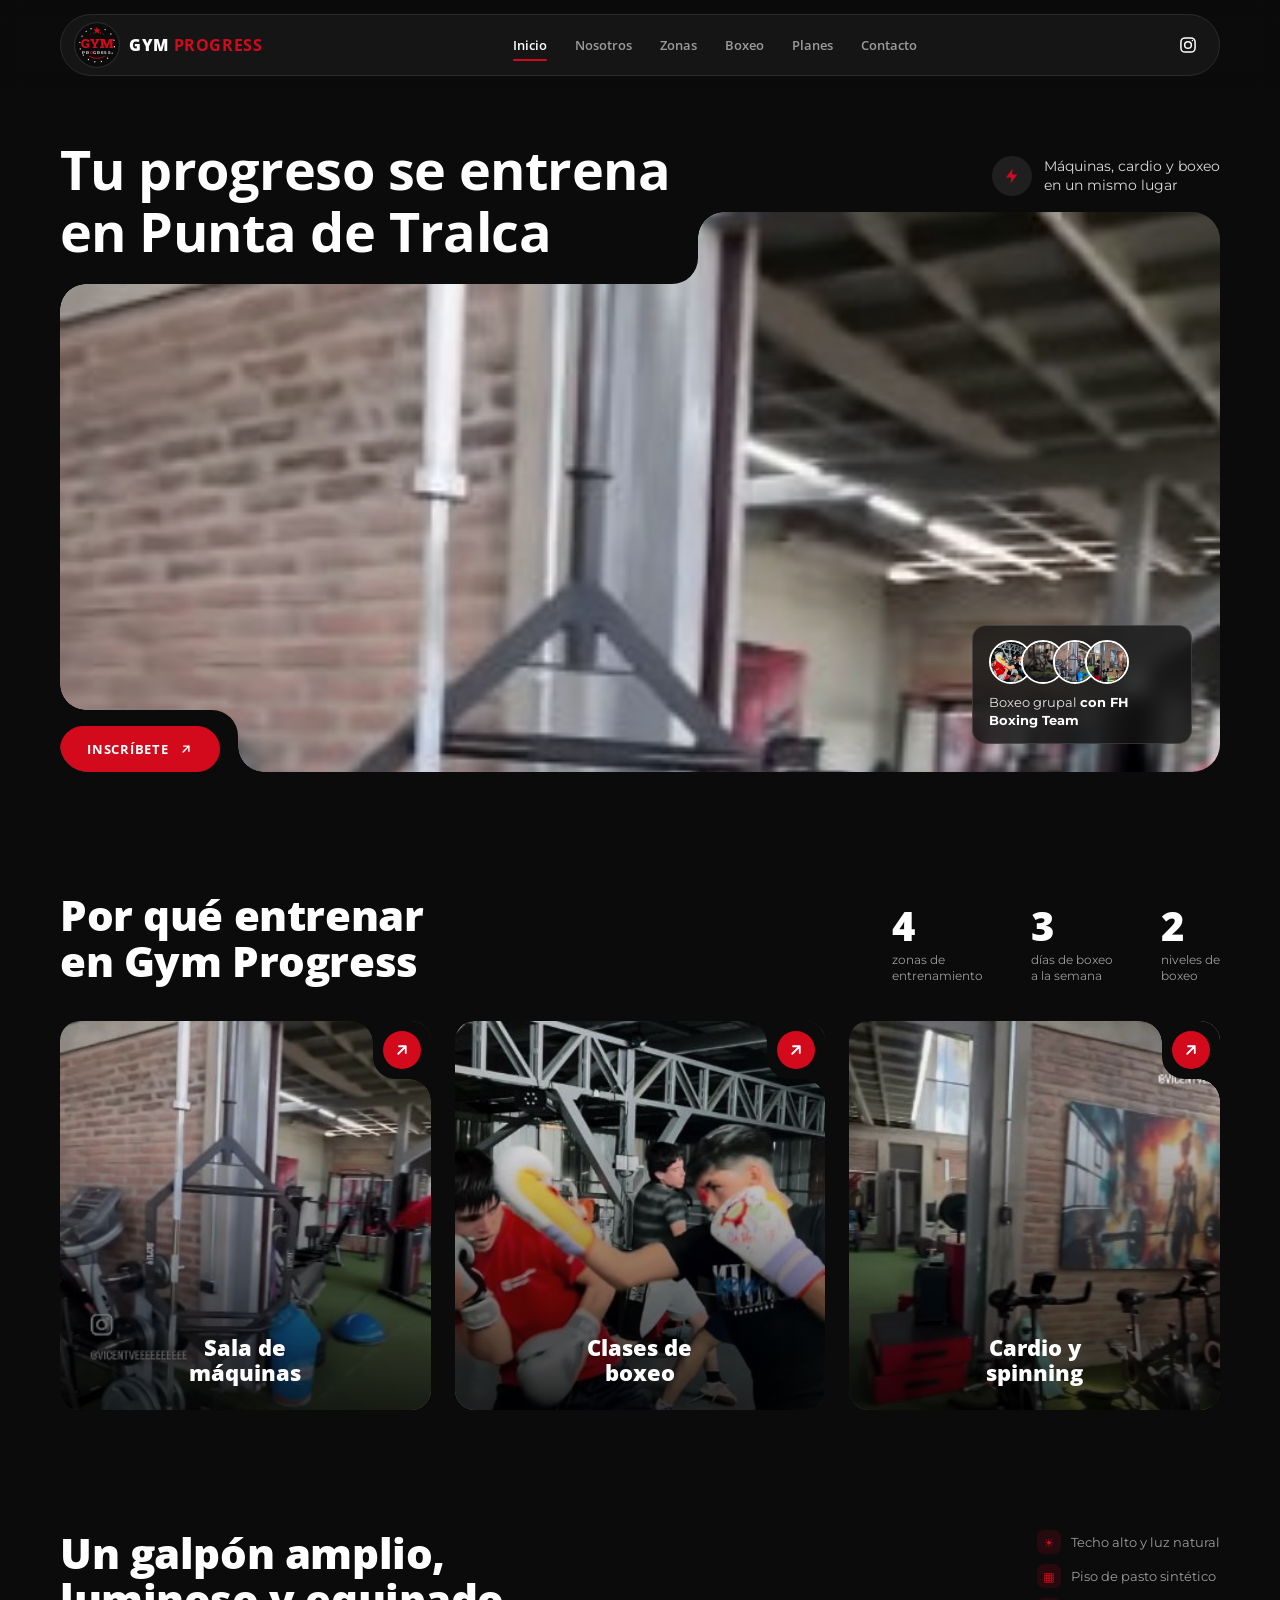
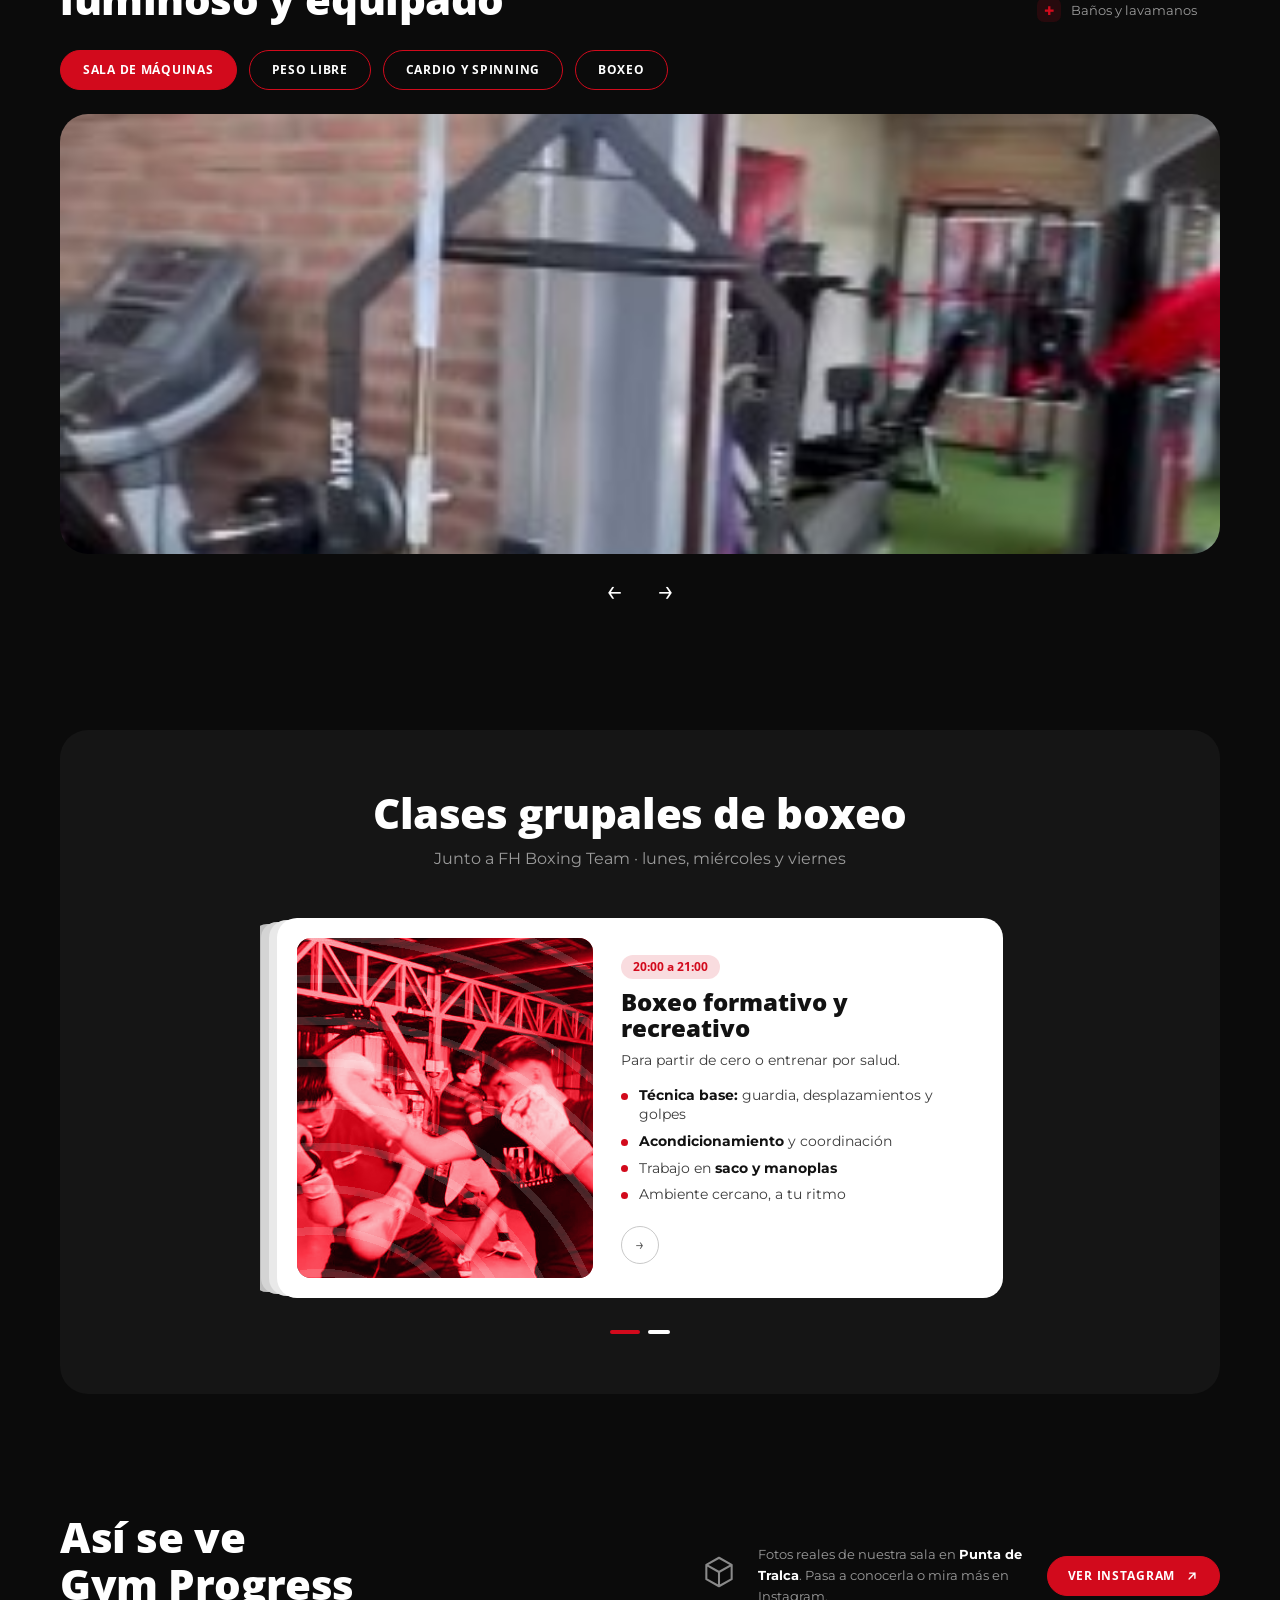
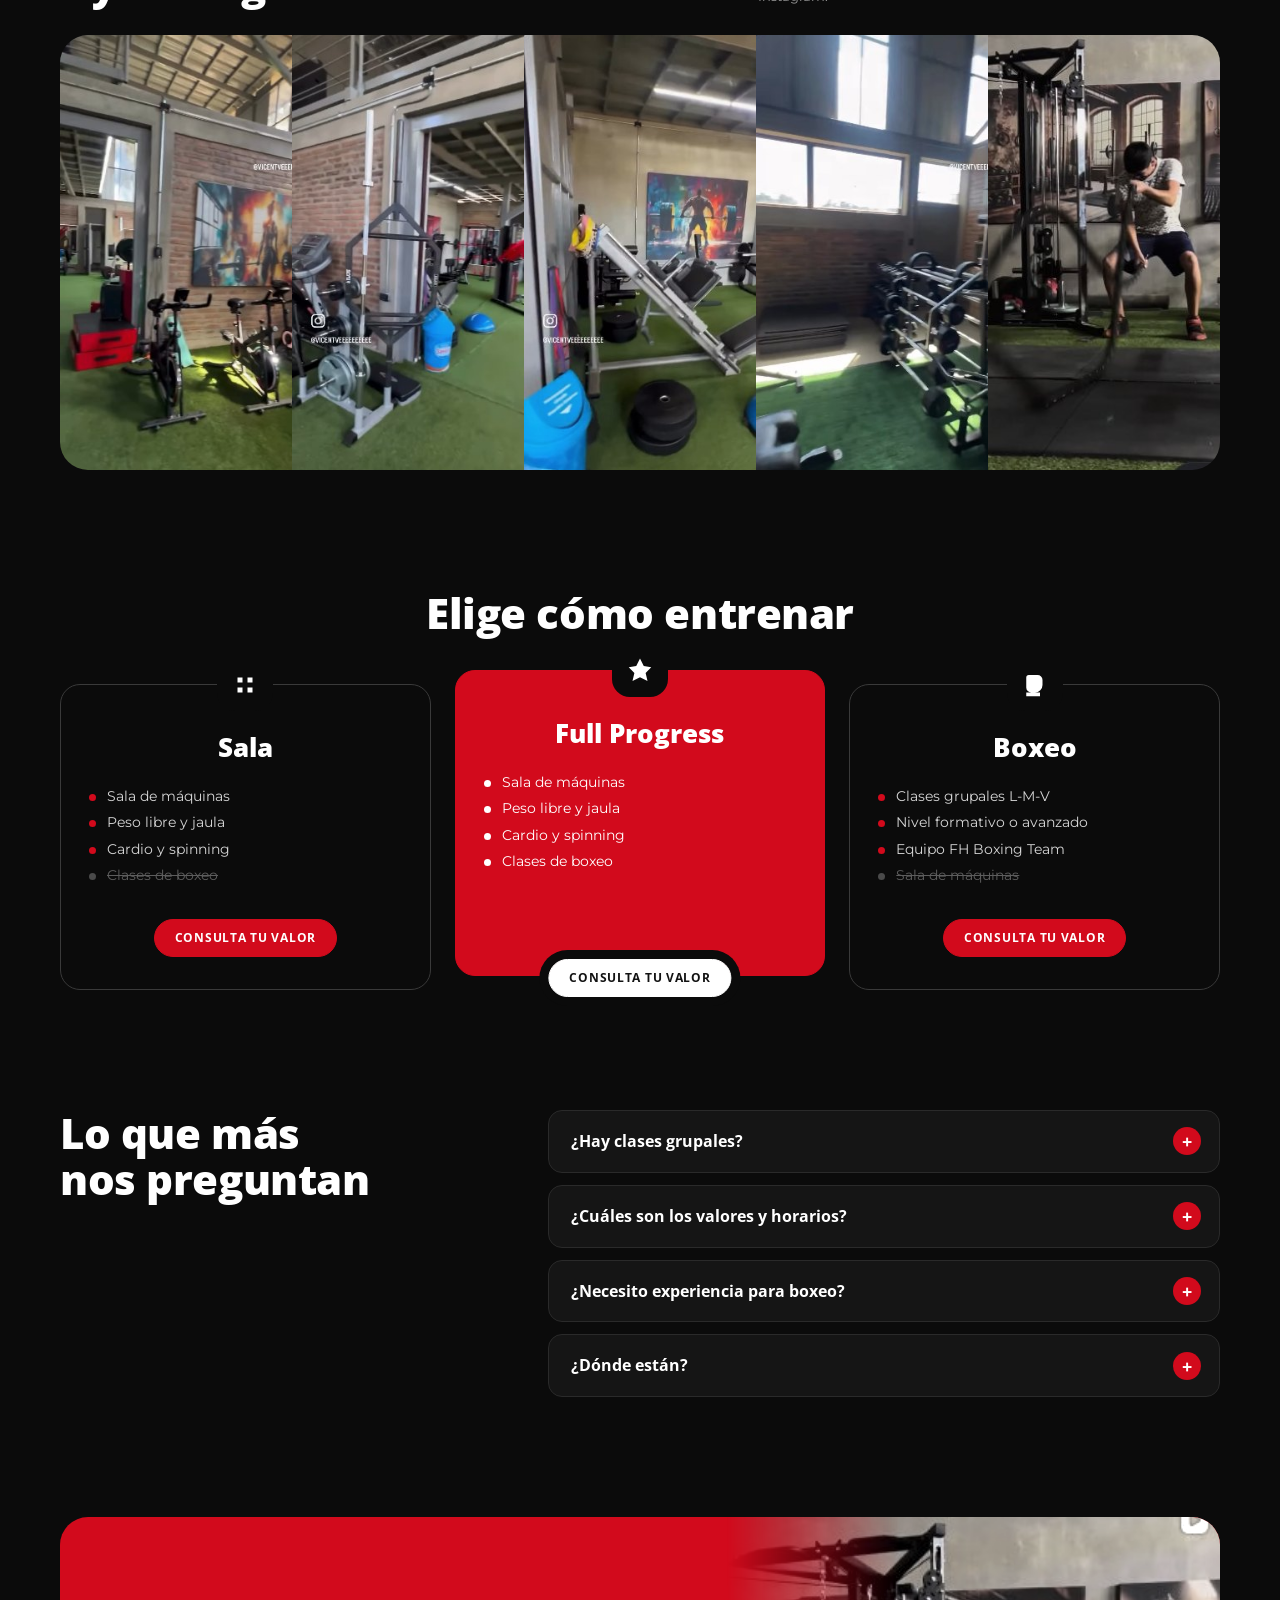
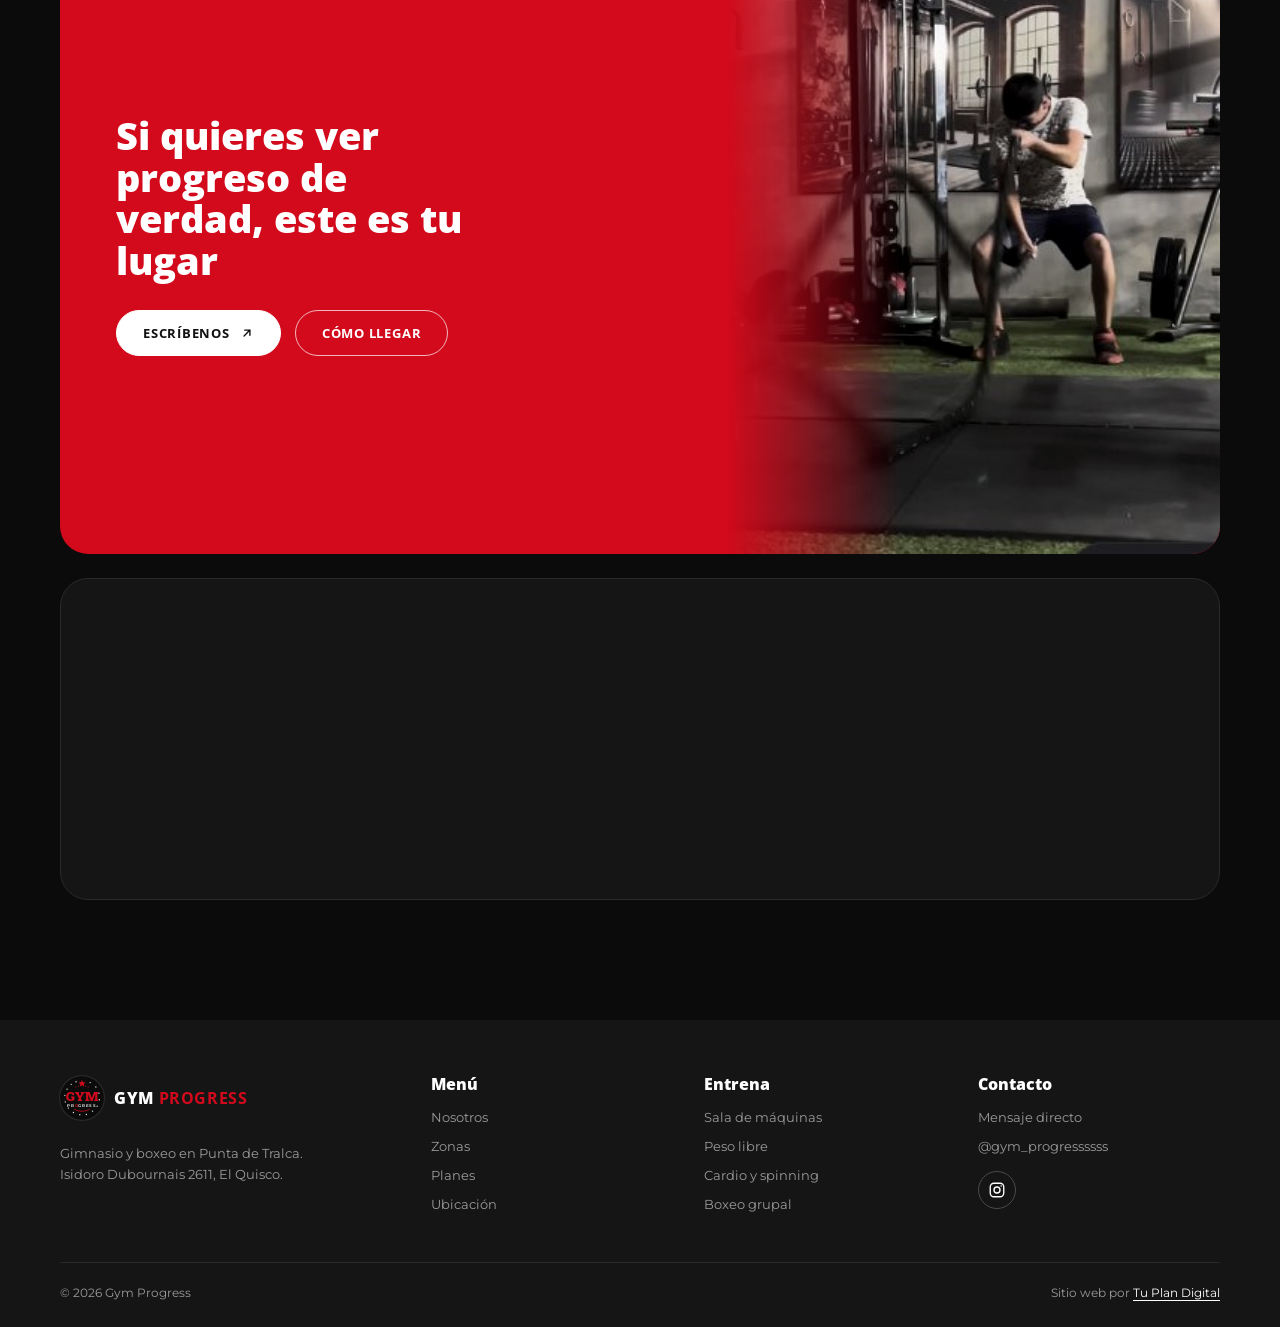
==== commit 1daed13c: "fix: hero y secciones más fieles a la referencia - Título del hero solo en blanco, en dos líneas, de" ====
--- a/index.html
+++ b/index.html
@@ -6,20 +6,20 @@
   <title>Gym Progress · Gimnasio y boxeo en Punta de Tralca, El Quisco</title>
   <meta name="description" content="Gimnasio en Punta de Tralca, El Quisco: sala de máquinas, peso libre, cardio y spinning, y clases grupales de boxeo con FH Boxing Team. Isidoro Dubournais 2611.">
   <meta name="theme-color" content="#0b0b0b">
-  <link rel="canonical" href="https://gym-progress-web.vercel.app/">
+  <link rel="canonical" href="https://gym-progress-web-xi.vercel.app/">
 
   <meta property="og:type" content="website">
   <meta property="og:locale" content="es_CL">
   <meta property="og:title" content="Gym Progress · Punta de Tralca, El Quisco">
   <meta property="og:description" content="Máquinas, peso libre, cardio y boxeo en un solo lugar.">
-  <meta property="og:image" content="https://gym-progress-web.vercel.app/assets/img/og.jpg">
+  <meta property="og:image" content="https://gym-progress-web-xi.vercel.app/assets/img/og.jpg">
 
   <link rel="icon" href="assets/img/favicon.svg" type="image/svg+xml">
 
   <link rel="preconnect" href="https://fonts.googleapis.com">
   <link rel="preconnect" href="https://fonts.gstatic.com" crossorigin>
   <link rel="preconnect" href="https://images.unsplash.com">
-  <link href="https://fonts.googleapis.com/css2?family=Montserrat:wght@500;600;700;800&family=Roboto+Slab:wght@800;900&family=Inter:wght@400;500;600&display=swap" rel="stylesheet">
+  <link href="https://fonts.googleapis.com/css2?family=Open+Sans:wght@600;700;800&family=Montserrat:wght@500;600;700&family=Roboto+Slab:wght@800;900&display=swap" rel="stylesheet">
   <link rel="stylesheet" href="css/styles.css">
 
   <script type="application/ld+json">
@@ -27,7 +27,7 @@
     "@context": "https://schema.org",
     "@type": "ExerciseGym",
     "name": "Gym Progress",
-    "image": "https://gym-progress-web.vercel.app/assets/img/og.jpg",
+    "image": "https://gym-progress-web-xi.vercel.app/assets/img/og.jpg",
     "address": {
       "@type": "PostalAddress",
       "streetAddress": "Isidoro Dubournais 2611",
@@ -81,7 +81,9 @@
         <li><a href="#planes">Planes</a></li>
         <li><a href="#contacto">Contacto</a></li>
       </ul>
-      <a class="btn btn--sm nav__cta" href="https://ig.me/m/gym_progressssss" target="_blank" rel="noopener">Escríbenos</a>
+      <a class="nav__icon" href="https://www.instagram.com/gym_progressssss/" target="_blank" rel="noopener" aria-label="Instagram de Gym Progress">
+        <svg viewBox="0 0 24 24" aria-hidden="true"><rect x="3.5" y="3.5" width="17" height="17" rx="5"/><circle cx="12" cy="12" r="4"/><circle cx="17.3" cy="6.7" r=".9" class="fill"/></svg>
+      </a>
     </nav>
   </header>
 
@@ -89,8 +91,8 @@
 
     <!-- ===== Hero ===== -->
     <section class="hero container" id="inicio">
-      <div class="hero__top">
-        <h1 class="hero__title">Tu progreso se entrena en <span>Punta de Tralca</span></h1>
+      <div class="hero__head">
+        <h1 class="hero__title">Tu progreso se entrena<br class="br-desk"> en Punta de Tralca</h1>
         <p class="hero__note">
           <span class="hero__bolt" aria-hidden="true">
             <svg viewBox="0 0 24 24"><path d="M13 2 4 14h7l-1 8 9-12h-7z"/></svg>
@@ -101,17 +103,22 @@
 
       <div class="hero__card">
         <img class="hero__img"
-             src="https://images.unsplash.com/photo-1707538320664-1fca7c3c7770?auto=format&fit=crop&w=1600&q=75"
+             src="https://images.unsplash.com/photo-1608138279038-8dd61d909bd0?auto=format&fit=crop&w=1600&q=75"
              onerror="this.onerror=null;this.src='assets/img/sala-racks.jpg'"
-             alt="Hombre descansando entre series en un banco de gimnasio" width="1600" height="900" fetchpriority="high">
+             alt="Hombre con ropa deportiva negra descansando en un banco de gimnasio" width="1600" height="900" fetchpriority="high">
         <div class="hero__cta notch notch--bl">
           <a class="btn" href="https://ig.me/m/gym_progressssss" target="_blank" rel="noopener">
-            Quiero entrenar <svg class="arrow" viewBox="0 0 24 24" aria-hidden="true"><path d="M7 17 17 7M8 7h9v9"/></svg>
+            Inscríbete <svg class="arrow" viewBox="0 0 24 24" aria-hidden="true"><path d="M7 17 17 7M8 7h9v9"/></svg>
           </a>
         </div>
         <div class="hero__chip">
-          <img src="assets/img/boxeo-sparring.jpg" alt="" width="56" height="56" loading="lazy">
-          <p><b>Boxeo grupal</b> con FH Boxing Team, lunes, miércoles y viernes</p>
+          <div class="hero__avatars" aria-hidden="true">
+            <img src="assets/img/boxeo-sparring.jpg" alt="" width="44" height="44" loading="lazy">
+            <img src="assets/img/cuerdas.jpg" alt="" width="44" height="44" loading="lazy">
+            <img src="assets/img/sala-racks.jpg" alt="" width="44" height="44" loading="lazy">
+            <img src="assets/img/sala-bicis-mural.jpg" alt="" width="44" height="44" loading="lazy">
+          </div>
+          <p>Boxeo grupal <b>con FH Boxing Team</b></p>
         </div>
       </div>
     </section>
@@ -181,25 +188,29 @@
             <img src="https://images.unsplash.com/photo-1637430308606-86576d8fef3c?auto=format&fit=crop&w=1400&q=70"
                  onerror="this.onerror=null;this.src='assets/img/sala-racks.jpg'"
                  alt="Sala de musculación con luz roja" loading="lazy" width="1400" height="600">
-            <figcaption>Poleas, prensa, máquinas guiadas y estaciones multifunción para trabajar cada grupo muscular.</figcaption>
+            <figcaption class="sr-only">Poleas, prensa, máquinas guiadas y estaciones multifunción para trabajar cada grupo muscular.</figcaption>
+            <div class="panel__nav"><label for="z4" aria-label="Zona anterior">&#8592;</label><label for="z2" aria-label="Zona siguiente">&#8594;</label></div>
           </figure>
           <figure class="panel" id="p2">
             <img src="https://images.unsplash.com/photo-1589579234096-25cb6b83e021?auto=format&fit=crop&w=1400&q=70"
                  onerror="this.onerror=null;this.src='assets/img/sala-mancuernas.jpg'"
                  alt="Mancuerna roja y plateada sobre superficie negra" loading="lazy" width="1400" height="600">
-            <figcaption>Racks de mancuernas, barras, discos y jaula para tus básicos: sentadilla, peso muerto y press.</figcaption>
+            <figcaption class="sr-only">Racks de mancuernas, barras, discos y jaula para tus básicos: sentadilla, peso muerto y press.</figcaption>
+            <div class="panel__nav"><label for="z1" aria-label="Zona anterior">&#8592;</label><label for="z3" aria-label="Zona siguiente">&#8594;</label></div>
           </figure>
           <figure class="panel" id="p3">
             <img src="https://images.unsplash.com/photo-1598289431512-b97b0917affc?auto=format&fit=crop&w=1400&q=70"
                  onerror="this.onerror=null;this.src='assets/img/sala-bicis-mural.jpg'"
                  alt="Bicicletas de spinning en fila" loading="lazy" width="1400" height="600">
-            <figcaption>Bicicletas de spinning, trotadora curva, remo y cuerdas para subir pulsaciones.</figcaption>
+            <figcaption class="sr-only">Bicicletas de spinning, trotadora curva, remo y cuerdas para subir pulsaciones.</figcaption>
+            <div class="panel__nav"><label for="z2" aria-label="Zona anterior">&#8592;</label><label for="z4" aria-label="Zona siguiente">&#8594;</label></div>
           </figure>
           <figure class="panel" id="p4">
             <img src="https://images.unsplash.com/photo-1716307035615-1c6465a32ef2?auto=format&fit=crop&w=1400&q=70"
                  onerror="this.onerror=null;this.src='assets/img/boxeo-sparring.jpg'"
                  alt="Fila de sacos de boxeo colgados" loading="lazy" width="1400" height="600">
-            <figcaption>Sacos, guantes y espacio para técnica, manoplas y sparring con FH Boxing Team.</figcaption>
+            <figcaption class="sr-only">Sacos, guantes y espacio para técnica, manoplas y sparring con FH Boxing Team.</figcaption>
+            <div class="panel__nav"><label for="z3" aria-label="Zona anterior">&#8592;</label><label for="z1" aria-label="Zona siguiente">&#8594;</label></div>
           </figure>
         </div>
       </div>
@@ -250,6 +261,10 @@
             </div>
           </article>
         </div>
+        <div class="pager" aria-label="Niveles">
+          <a href="#nivel-1" aria-label="Nivel formativo"></a>
+          <a href="#nivel-2" aria-label="Nivel avanzado"></a>
+        </div>
       </div>
     </section>
 
@@ -258,6 +273,7 @@
       <div class="gallery__head">
         <h2 id="gallery-title" class="h2">Así se ve<br>Gym Progress</h2>
         <div class="gallery__aside">
+          <span class="gallery__cube" aria-hidden="true"><svg viewBox="0 0 24 24"><path d="M12 3 4 7.5v9L12 21l8-4.5v-9zM4 7.5 12 12l8-4.5M12 12v9"/></svg></span>
           <p>Fotos reales de nuestra sala en <b>Punta de Tralca</b>. Pasa a conocerla o mira más en Instagram.</p>
           <a class="btn btn--sm" href="https://www.instagram.com/gym_progressssss/" target="_blank" rel="noopener">Ver Instagram <svg class="arrow" viewBox="0 0 24 24" aria-hidden="true"><path d="M7 17 17 7M8 7h9v9"/></svg></a>
         </div>
--- a/css/styles.css
+++ b/css/styles.css
@@ -21,8 +21,8 @@
   --radius: 20px;
   --radius-sm: 14px;
 
-  --font-head: "Montserrat", system-ui, -apple-system, "Segoe UI", Arial, sans-serif;
-  --font-body: "Inter", system-ui, -apple-system, "Segoe UI", Arial, sans-serif;
+  --font-head: "Open Sans", system-ui, -apple-system, "Segoe UI", Arial, sans-serif;
+  --font-body: "Montserrat", system-ui, -apple-system, "Segoe UI", Arial, sans-serif;
 
   --container: 1160px;
   --gap: clamp(16px, 2.4vw, 24px);
@@ -105,6 +105,10 @@
 .nav__links a[aria-current]::after { content: ""; position: absolute; left: 0; right: 0; bottom: -7px; height: 2px; background: var(--red); border-radius: 2px; }
 
 .nav__toggle, .nav__burger { display: none; }
+.nav__icon { display: grid; place-items: center; width: 42px; height: 42px; border-radius: 50%; transition: background .2s; }
+.nav__icon:hover { background: var(--surface-2); }
+.nav__icon svg { width: 20px; height: 20px; fill: none; stroke: #fff; stroke-width: 1.8; }
+.nav__icon .fill { fill: #fff; stroke: none; }
 
 @media (max-width: 900px) {
   .nav__burger {
@@ -136,26 +140,44 @@
   .nav__toggle:checked + .nav__burger span::after { transform: translateY(-6px) rotate(-45deg); }
   .nav__toggle:focus-visible + .nav__burger { outline: 2px solid var(--red-hover); outline-offset: 3px; }
   .nav__toggle { display: block; position: absolute; opacity: 0; pointer-events: none; }
-  .nav__cta { margin-left: auto; }
+  .nav__icon { margin-left: auto; }
 }
 @media (max-width: 480px) {
   .brand__name { display: none; }
 }
 
 /* ---------- Hero ---------- */
-.hero { padding-top: clamp(28px, 5vw, 48px); }
-.hero__top { display: flex; align-items: flex-end; justify-content: space-between; gap: 24px; margin-bottom: 22px; }
-.hero__title { font-size: clamp(34px, 5.6vw, 62px); font-weight: 800; max-width: 15ch; letter-spacing: -.02em; }
-.hero__title span { color: var(--red); }
-.hero__note { display: flex; align-items: center; gap: 12px; color: var(--muted); font-size: 14px; line-height: 1.4; flex: none; }
-.hero__bolt { display: grid; place-items: center; width: 40px; height: 40px; border-radius: 50%; background: var(--red-soft); }
+/* Igual que la referencia: el título va en un recorte del color de fondo que
+   muerde la esquina superior izquierda de la foto, y a la derecha la foto sube
+   como una pestaña hasta donde termina el texto. */
+.hero { --tab: 72px; --r: 26px; padding-top: clamp(28px, 5vw, 48px); overflow-x: clip; }
+.hero__head { position: relative; z-index: 3; display: flex; align-items: flex-end; justify-content: space-between; gap: 24px; }
+.hero__title {
+  position: relative;
+  padding: 0 28px 22px 0;
+  background: var(--bg);
+  border-bottom-right-radius: var(--r);
+  font-size: clamp(32px, 4.4vw, 54px); font-weight: 700; letter-spacing: -.01em; line-height: 1.15;
+}
+.hero__title::before,
+.hero__title::after {
+  content: ""; position: absolute; width: var(--r); height: var(--r);
+  background: radial-gradient(circle at 100% 100%, transparent calc(var(--r) - .5px), var(--bg) var(--r));
+}
+.hero__title::after { left: 100%; bottom: calc(var(--tab) - var(--r)); }
+.hero__title::before { left: 0; top: 100%; }
+.hero__note {
+  display: flex; align-items: center; gap: 12px;
+  margin-bottom: calc(var(--tab) + 16px);
+  color: #d9d9d9; font-size: 14px; line-height: 1.4; flex: none;
+}
+.hero__bolt { display: grid; place-items: center; width: 40px; height: 40px; border-radius: 50%; background: #1f1f1f; }
 .hero__bolt svg { width: 18px; height: 18px; fill: var(--red); }
 
-.hero__card { position: relative; border-radius: var(--radius-lg); overflow: hidden; background: var(--surface); }
-.hero__img { width: 100%; height: clamp(360px, 52vw, 560px); object-fit: cover; object-position: center 35%; filter: saturate(.85) contrast(1.05); }
-.hero__card::after { content: ""; position: absolute; inset: 0; background: linear-gradient(180deg, transparent 55%, rgba(0, 0, 0, .55)); pointer-events: none; }
-
-/* Recorte invertido (la "muesca" del diseño original) */
+.hero__card { position: relative; margin-top: calc(var(--tab) * -1); border-radius: var(--radius-lg); overflow: hidden; background: var(--surface); }
+.hero__img { width: 100%; height: clamp(380px, 50vw, 560px); object-fit: cover; object-position: center 30%; filter: grayscale(.35) contrast(1.05); }
+
+/* Recorte inferior izquierdo con el botón */
 .notch { position: absolute; z-index: 2; background: var(--bg); }
 .notch--bl { left: 0; bottom: 0; padding: 16px 18px 0 0; border-top-right-radius: 26px; }
 .notch--bl::before,
@@ -167,19 +189,25 @@
 .notch--bl::after { left: 100%; bottom: 0; }
 
 .hero__chip {
-  position: absolute; right: 20px; bottom: 20px; z-index: 2;
-  display: flex; align-items: center; gap: 12px;
-  max-width: 280px; padding: 12px 16px 12px 12px;
-  background: rgba(14, 14, 14, .72); backdrop-filter: blur(8px); -webkit-backdrop-filter: blur(8px);
-  border: 1px solid rgba(255, 255, 255, .12); border-radius: var(--radius-sm);
-  font-size: 13px; line-height: 1.35; color: #d8d8d8;
-}
-.hero__chip img { width: 52px; height: 52px; object-fit: cover; border-radius: 10px; border: 2px solid var(--red); }
+  position: absolute; right: 28px; bottom: 28px; z-index: 2;
+  width: 220px; padding: 14px 16px;
+  background: rgba(20, 20, 20, .78); backdrop-filter: blur(8px); -webkit-backdrop-filter: blur(8px);
+  border: 1px solid rgba(255, 255, 255, .14); border-radius: var(--radius-sm);
+  font-size: 13px; line-height: 1.35; color: #e6e6e6;
+}
+.hero__avatars { display: flex; margin-bottom: 10px; }
+.hero__avatars img { width: 44px; height: 44px; object-fit: cover; border-radius: 50%; border: 2px solid #fff; }
+.hero__avatars img + img { margin-left: -12px; }
 .hero__chip b { color: #fff; }
 
 @media (max-width: 720px) {
-  .hero__top { flex-direction: column; align-items: flex-start; }
-  .hero__chip { left: 16px; right: 16px; top: 16px; bottom: auto; max-width: none; }
+  .hero { --tab: 40px; --r: 20px; }
+  .hero__head { flex-direction: column-reverse; align-items: flex-start; gap: 18px; }
+  .hero__note { margin-bottom: 0; }
+  .hero__title { padding-right: 20px; }
+  .br-desk { display: none; }
+  .hero__chip { right: 14px; bottom: 14px; width: auto; max-width: 180px; padding: 10px 12px; }
+  .hero__avatars img { width: 34px; height: 34px; }
 }
 
 /* ---------- Por qué elegirnos ---------- */
@@ -228,14 +256,12 @@
   transition: background .2s, color .2s;
 }
 .tabs__bar label:hover { background: var(--red-soft); }
-.panel { display: none; margin: 0; position: relative; border-radius: var(--radius-lg); overflow: hidden; background: var(--surface); }
-.panel img { width: 100%; height: clamp(260px, 38vw, 440px); object-fit: cover; }
-.panel figcaption {
-  position: absolute; left: 20px; bottom: 20px; max-width: 460px;
-  padding: 16px 20px; border-radius: var(--radius-sm);
-  background: rgba(11, 11, 11, .78); backdrop-filter: blur(8px); -webkit-backdrop-filter: blur(8px);
-  font-size: 14px; color: #e3e3e3;
-}
+.panel { display: none; margin: 0; }
+.panel img { width: 100%; height: clamp(260px, 38vw, 440px); object-fit: cover; border-radius: var(--radius-lg); }
+.panel__nav { display: flex; justify-content: center; gap: 22px; margin-top: 18px; }
+.panel__nav label { cursor: pointer; font-size: 30px; line-height: 1; color: #fff; padding: 4px 6px; transition: color .2s, transform .2s; }
+.panel__nav label:hover { color: var(--red); transform: scale(1.1); }
+
 
 #z1:checked ~ .tabs__panels #p1,
 #z2:checked ~ .tabs__panels #p2,
@@ -257,7 +283,6 @@
 @media (max-width: 600px) {
   .tabs__bar { flex-wrap: nowrap; overflow-x: auto; scrollbar-width: none; padding-bottom: 4px; }
   .tabs__bar label { flex: none; }
-  .panel figcaption { position: static; max-width: none; border-radius: 0; }
 }
 
 /* ---------- Boxeo ---------- */
@@ -265,14 +290,19 @@
 .boxing__box { background: var(--surface); border-radius: var(--radius-lg); padding: clamp(36px, 6vw, 60px) clamp(16px, 5vw, 56px); }
 .slider {
   display: grid; grid-auto-flow: column; grid-auto-columns: 100%;
-  gap: 24px; margin-top: 36px;
+  gap: 60px; margin-top: 36px;
   overflow-x: auto; scroll-snap-type: x mandatory; scroll-behavior: smooth;
   scrollbar-width: none;
   max-width: 760px; margin-inline: auto;
-}
+  padding: 10px 0 10px 34px;
+}
+.pager { display: flex; justify-content: center; gap: 8px; margin-top: 22px; }
+.pager a { width: 22px; height: 4px; border-radius: 2px; background: #fff; transition: background .2s, width .2s; }
+.pager a:first-child, .pager a:hover { background: var(--red); width: 30px; }
 .slider::-webkit-scrollbar { display: none; }
 .class-card {
   scroll-snap-align: center;
+  box-shadow: -10px 0 0 -2px #e9e9e9, -20px 0 0 -4px #d4d4d4, -30px 0 0 -6px #bdbdbd;
   display: grid; grid-template-columns: 0.9fr 1.1fr; gap: 28px; align-items: center;
   background: #fff; color: #3c3c3c; border-radius: var(--radius); padding: 20px;
 }
@@ -308,26 +338,22 @@
 .gallery__aside { display: flex; align-items: center; gap: 20px; max-width: 520px; }
 .gallery__aside p { font-size: 13px; color: var(--muted); }
 .gallery__aside b { color: #fff; }
+.gallery__cube svg { width: 38px; height: 38px; fill: none; stroke: #8a8a8a; stroke-width: 1.3; stroke-linejoin: round; }
+.gallery__aside { order: 0; }
 .gallery__grid {
-  display: grid; gap: 14px;
-  grid-template-columns: repeat(5, 1fr);
-}
-.gallery__grid img {
-  width: 100%; height: clamp(240px, 30vw, 380px); object-fit: cover;
-  border-radius: var(--radius); filter: saturate(.9);
-  transition: transform .4s, filter .4s;
-}
-.gallery__grid img:nth-child(even) { margin-top: 36px; }
-.gallery__grid img:hover { transform: translateY(-6px); filter: saturate(1.1); }
+  display: grid; grid-template-columns: repeat(5, 1fr); gap: 0;
+  border-radius: var(--radius-lg); overflow: hidden;
+}
+.gallery__grid img { width: 100%; height: clamp(260px, 34vw, 440px); object-fit: cover; filter: saturate(.9); transition: filter .4s; }
+.gallery__grid img:hover { filter: saturate(1.15); }
 
 @media (max-width: 860px) {
-  .gallery__aside { flex-direction: column; align-items: flex-start; }
+  .gallery__aside { flex-wrap: wrap; }
   .gallery__grid {
-    grid-auto-flow: column; grid-auto-columns: 62%; grid-template-columns: none;
-    overflow-x: auto; scroll-snap-type: x mandatory; scrollbar-width: none; padding-bottom: 8px;
+    grid-template-columns: none; grid-auto-flow: column; grid-auto-columns: 70%;
+    overflow-x: auto; scroll-snap-type: x mandatory; scrollbar-width: none;
   }
-  .gallery__grid img { scroll-snap-align: start; height: 360px; }
-  .gallery__grid img:nth-child(even) { margin-top: 0; }
+  .gallery__grid img { scroll-snap-align: start; height: 380px; }
 }
 
 /* ---------- Planes ---------- */
@@ -358,6 +384,8 @@
 .plan--featured .plan__icon { background: var(--bg); }
 .plan--featured .dots li { color: #fff; }
 .plan--featured .dots li::before { background: #fff; }
+.plan--featured { padding-bottom: 54px; }
+.plan--featured .btn { position: absolute; bottom: -22px; left: 50%; translate: -50% 0; box-shadow: 0 0 0 9px var(--bg); }
 
 @media (max-width: 860px) {
   .plans__grid { grid-template-columns: 1fr; gap: 44px; max-width: 420px; margin-inline: auto; }
@@ -390,7 +418,7 @@
   position: relative; overflow: hidden;
   display: grid; grid-template-columns: 1.15fr .85fr; align-items: stretch;
   background: var(--red); border-radius: var(--radius-lg);
-  min-height: 340px;
+  min-height: 260px;
 }
 .cta__box::before {
   content: ""; position: absolute; inset: 0; pointer-events: none;
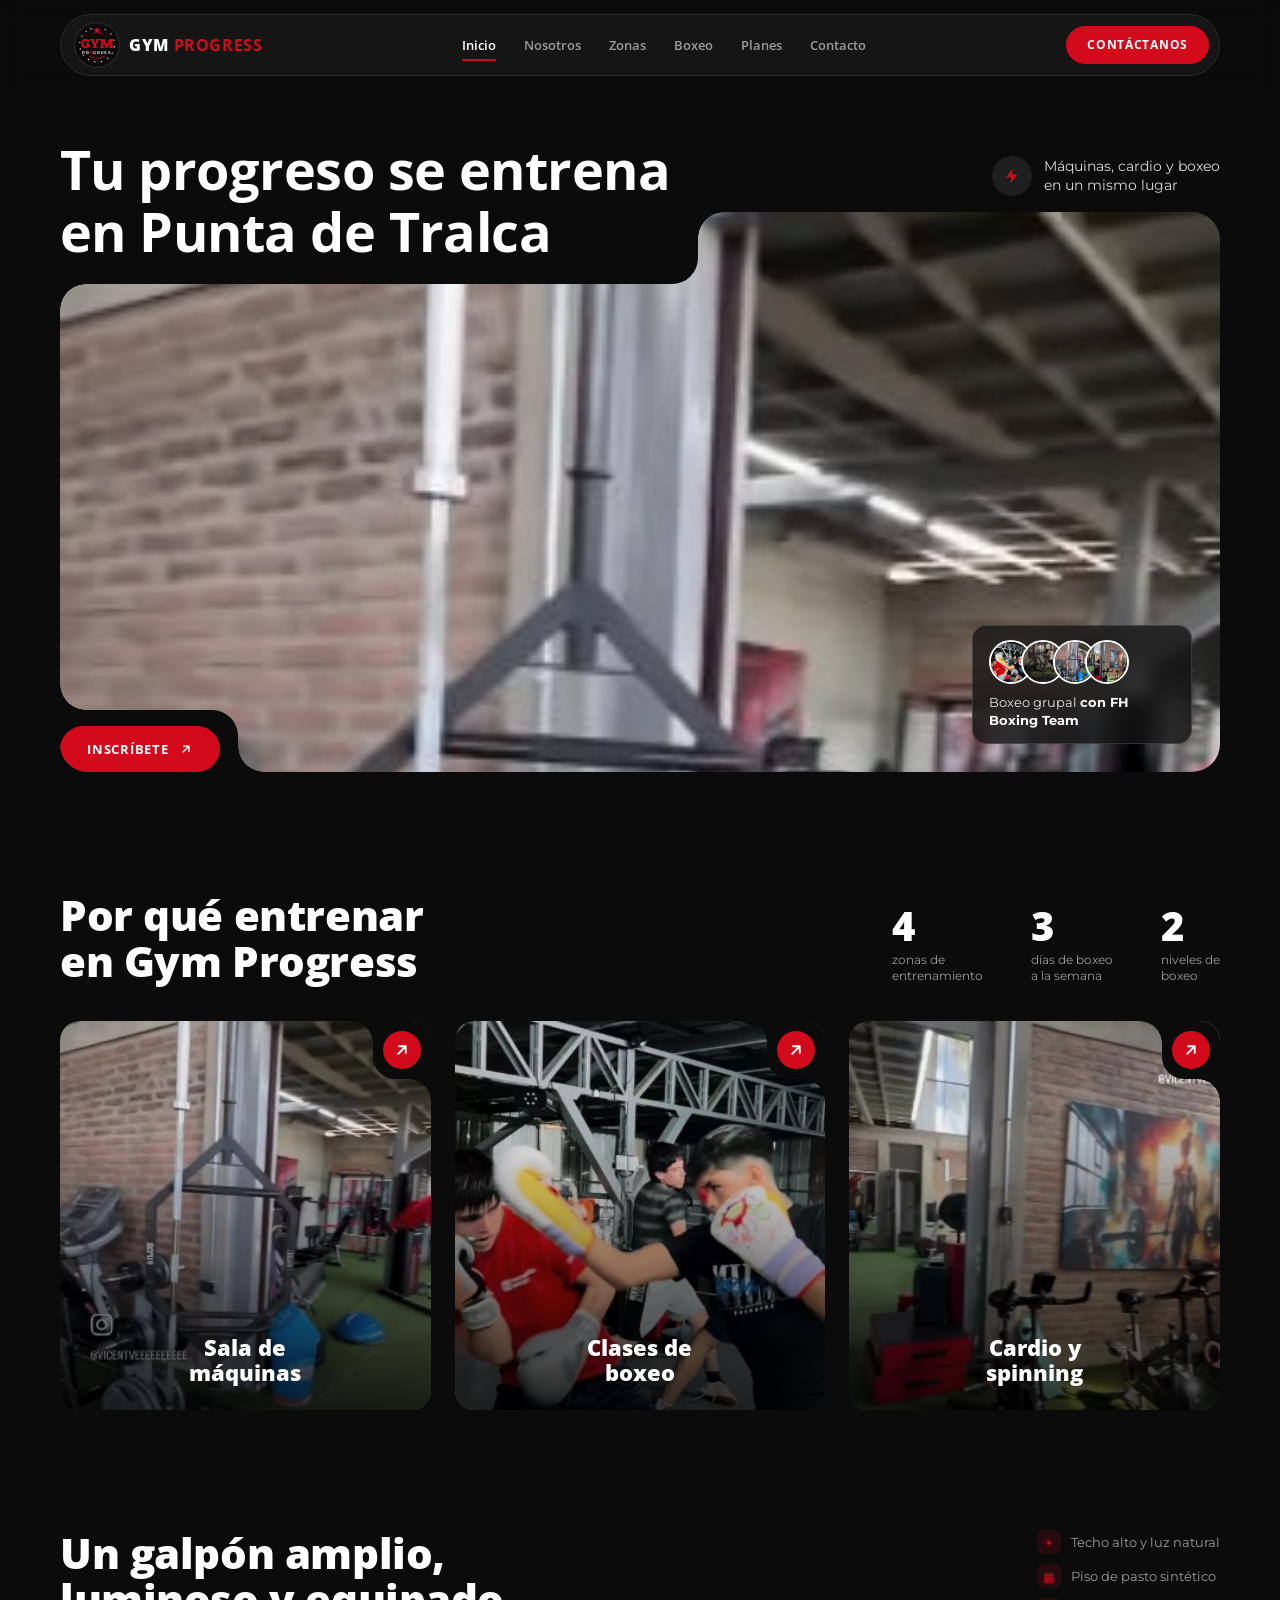
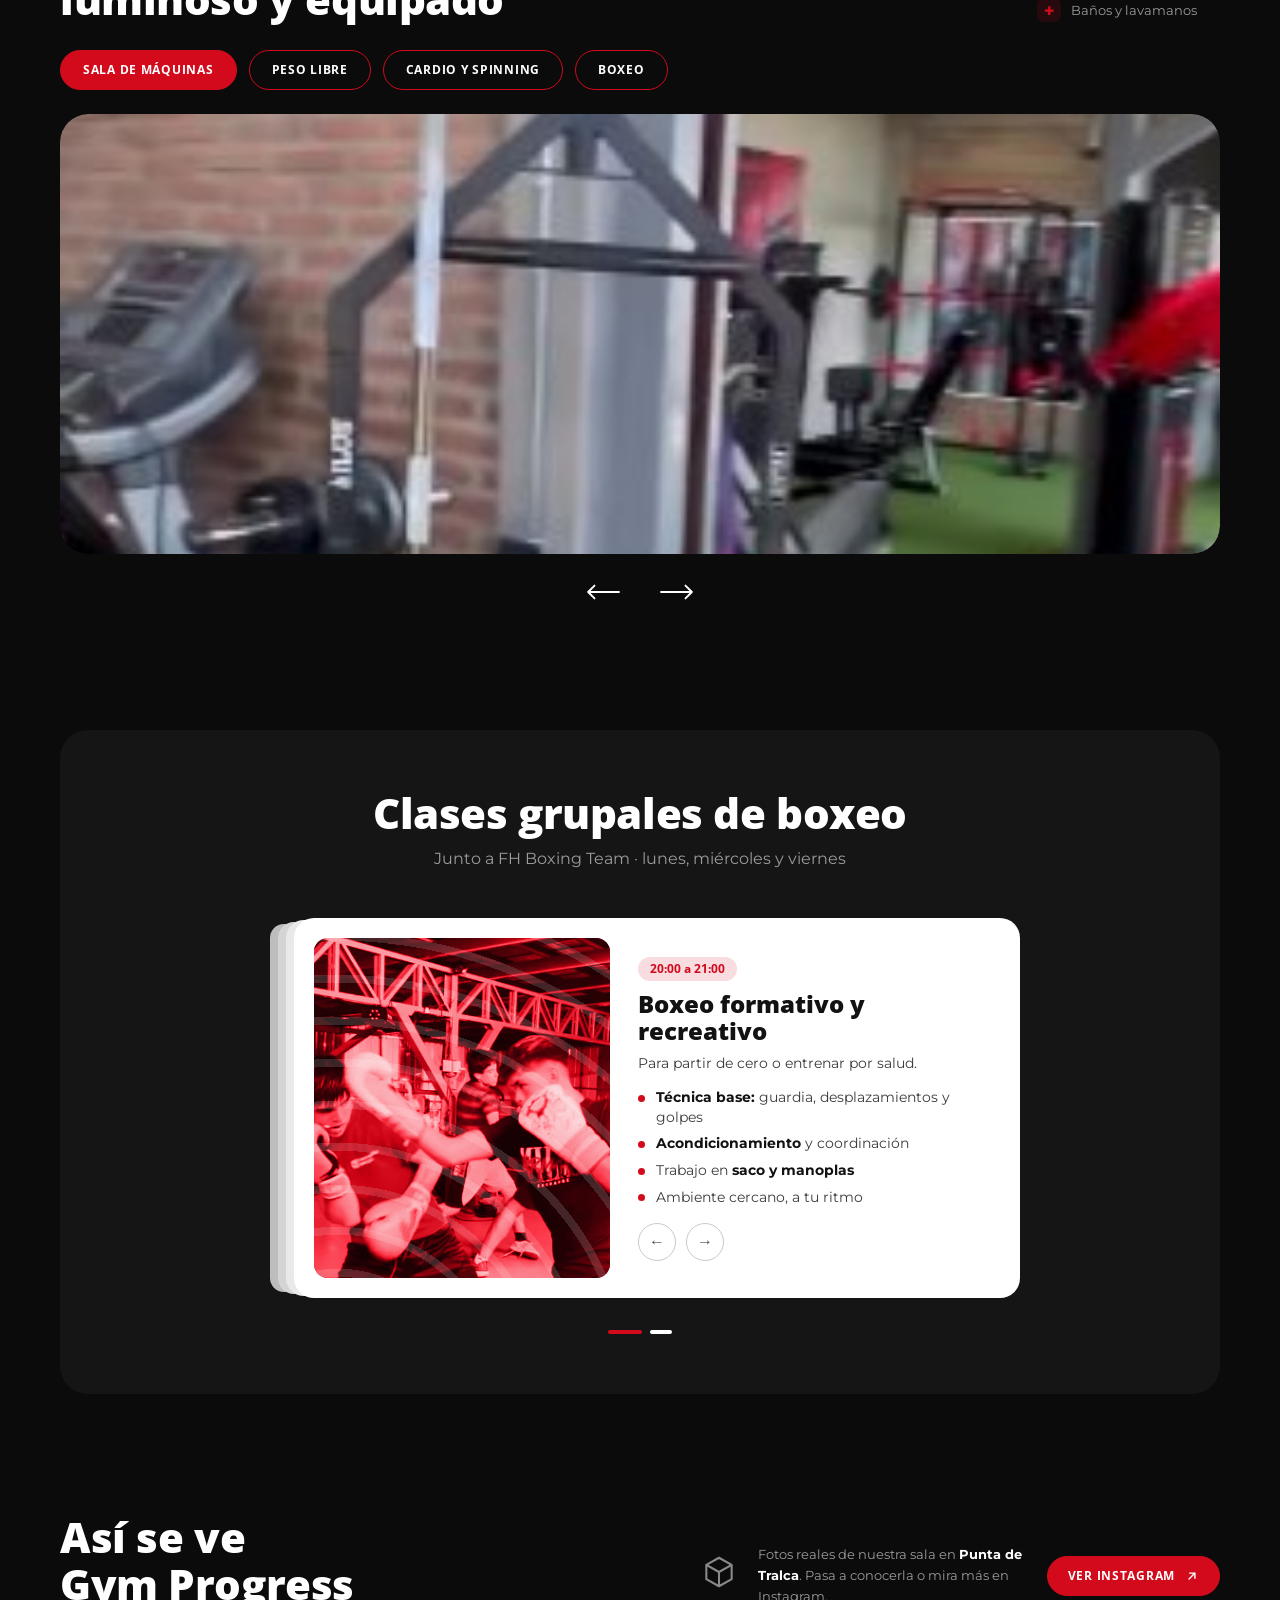
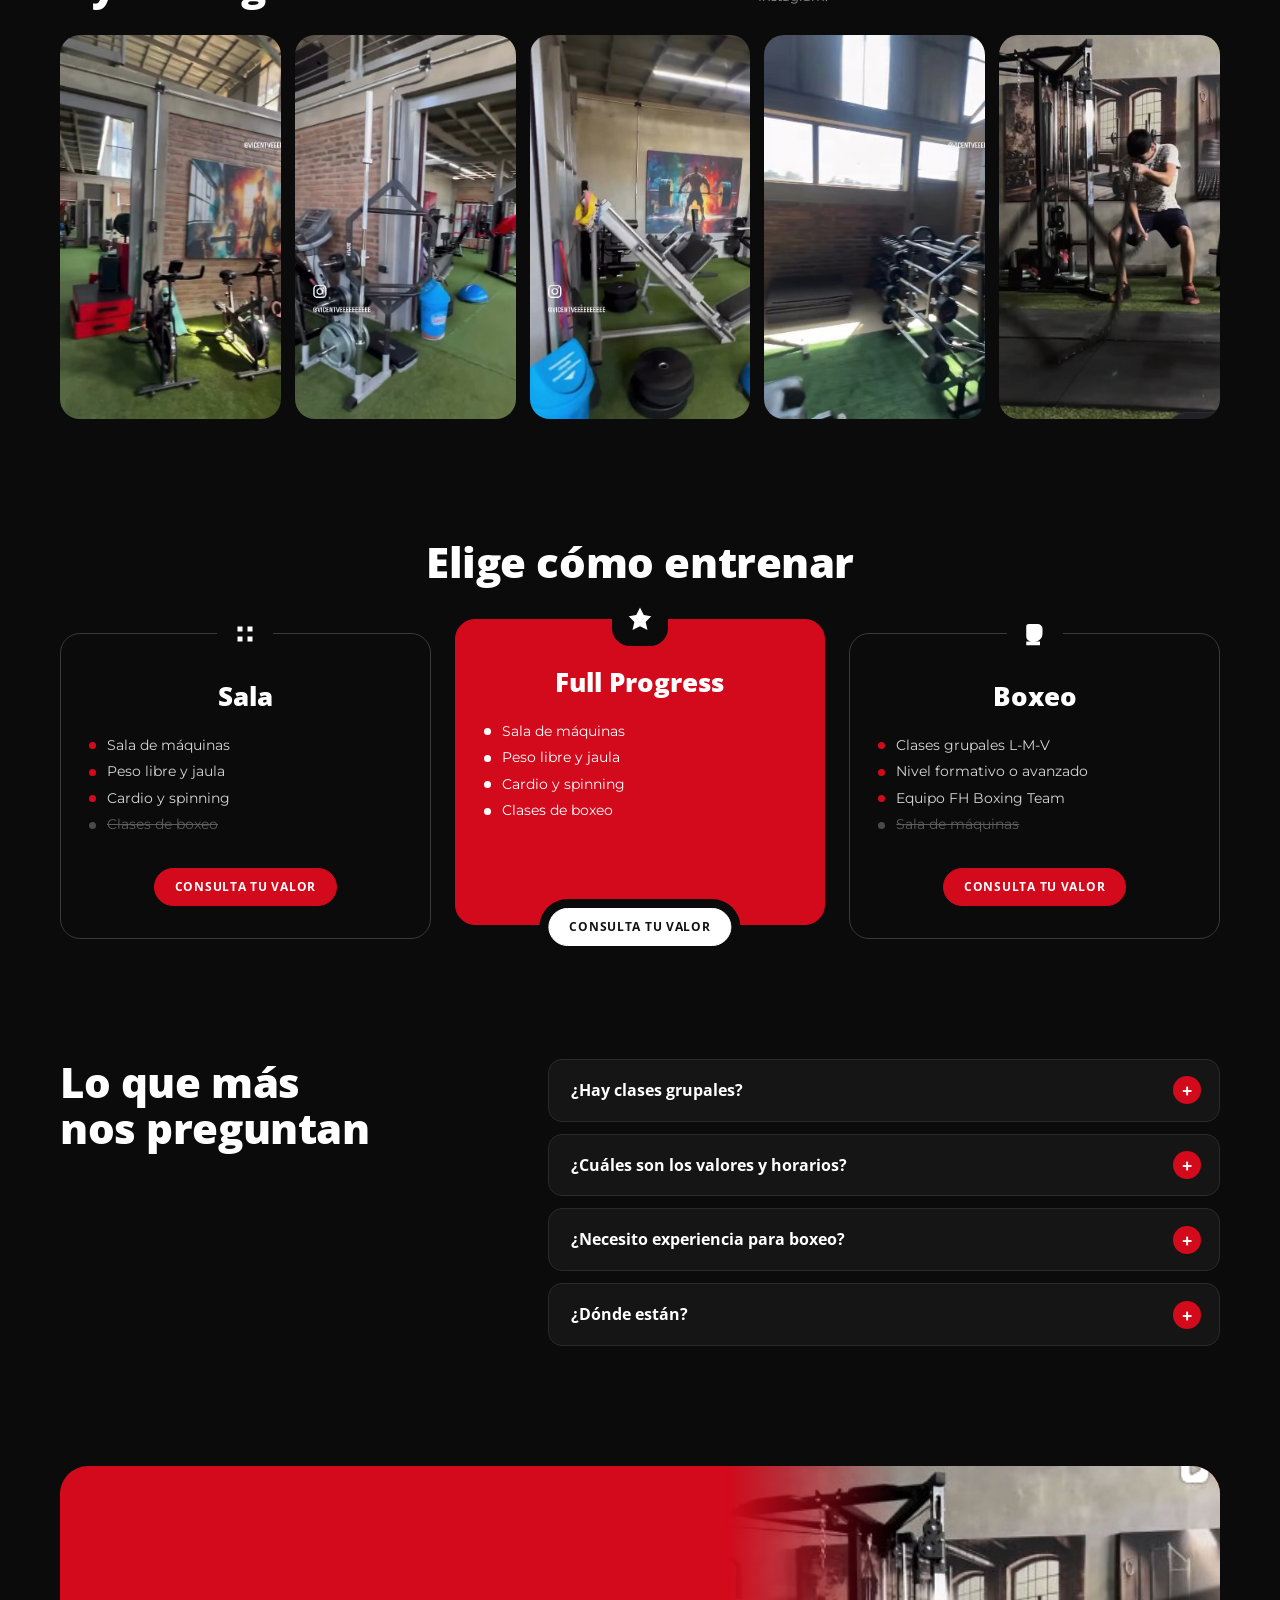
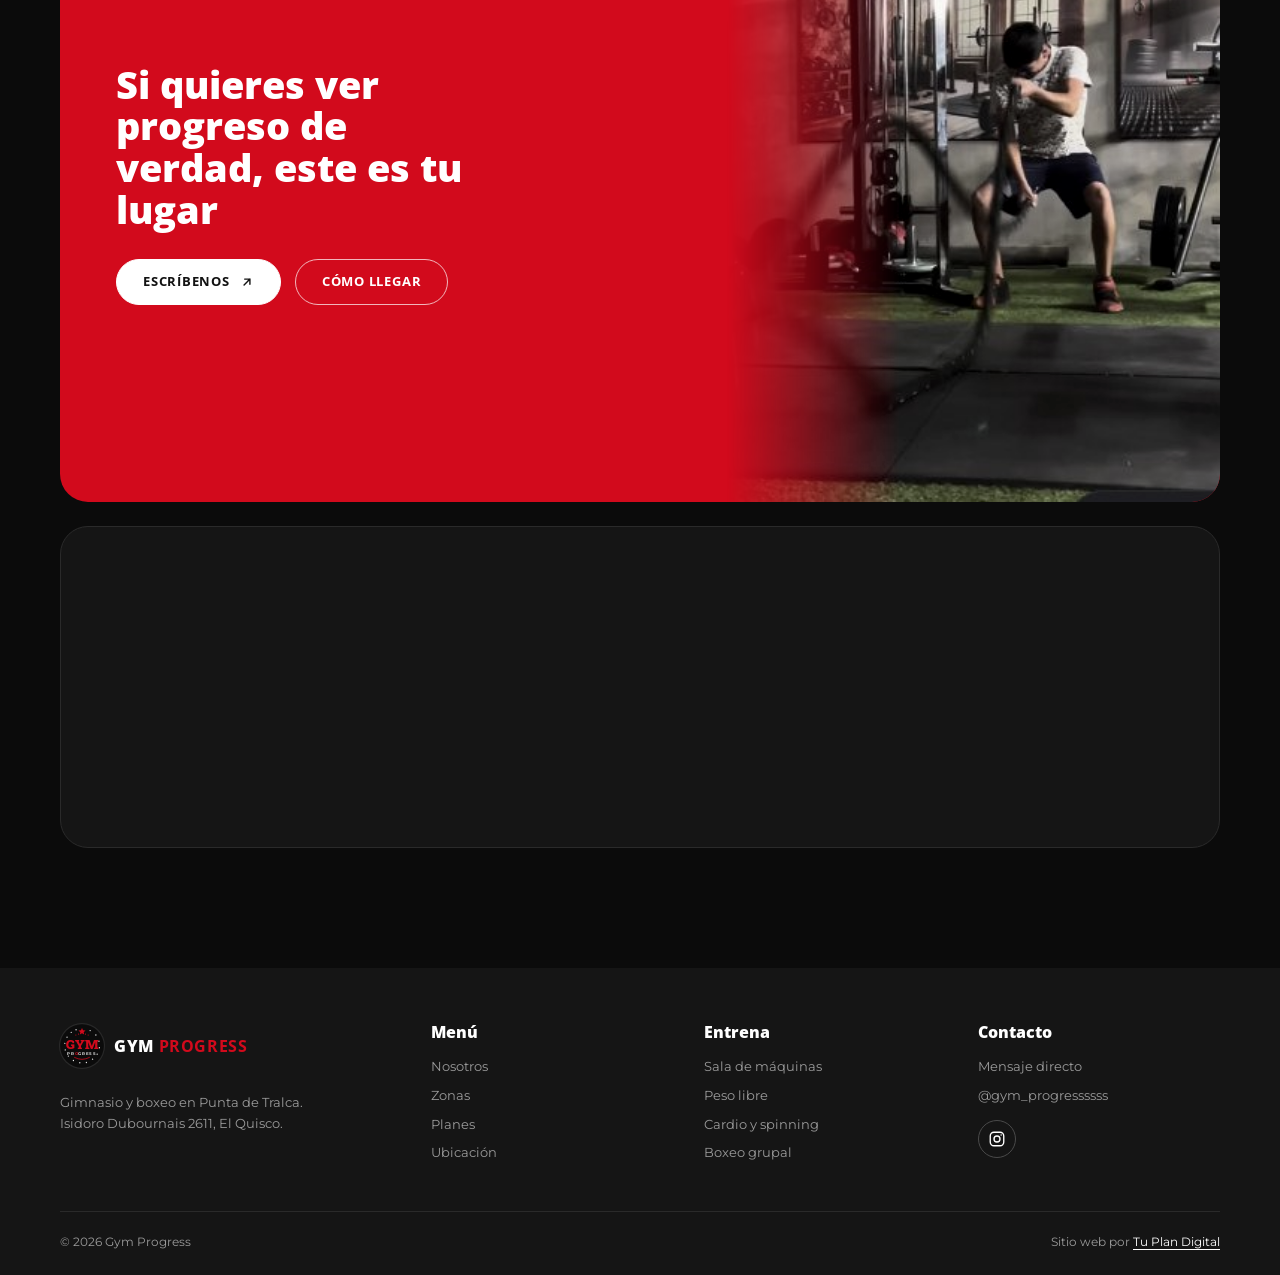
==== commit b2109bff: "fix: carruseles, menú y navegación funcionales - Zonas y boxeo pasan a ser carruseles reales: la pis" ====
--- a/index.html
+++ b/index.html
@@ -70,10 +70,9 @@
         <span class="brand__name">GYM <b>PROGRESS</b></span>
       </a>
 
-      <input type="checkbox" id="menu-toggle" class="nav__toggle" aria-label="Abrir menú">
-      <label for="menu-toggle" class="nav__burger" aria-hidden="true"><span></span></label>
-
-      <ul class="nav__links">
+      <button type="button" class="nav__burger" aria-label="Abrir menú" aria-expanded="false" aria-controls="menu"><span></span></button>
+
+      <ul class="nav__links" id="menu">
         <li><a href="#inicio" aria-current="page">Inicio</a></li>
         <li><a href="#nosotros">Nosotros</a></li>
         <li><a href="#zonas">Zonas</a></li>
@@ -81,9 +80,7 @@
         <li><a href="#planes">Planes</a></li>
         <li><a href="#contacto">Contacto</a></li>
       </ul>
-      <a class="nav__icon" href="https://www.instagram.com/gym_progressssss/" target="_blank" rel="noopener" aria-label="Instagram de Gym Progress">
-        <svg viewBox="0 0 24 24" aria-hidden="true"><rect x="3.5" y="3.5" width="17" height="17" rx="5"/><circle cx="12" cy="12" r="4"/><circle cx="17.3" cy="6.7" r=".9" class="fill"/></svg>
-      </a>
+      <a class="btn btn--sm nav__cta" href="https://ig.me/m/gym_progressssss" target="_blank" rel="noopener">Contáctanos</a>
     </nav>
   </header>
 
@@ -170,48 +167,42 @@
         </ul>
       </div>
 
-      <div class="tabs">
-        <input type="radio" name="zona" id="z1" checked>
-        <input type="radio" name="zona" id="z2">
-        <input type="radio" name="zona" id="z3">
-        <input type="radio" name="zona" id="z4">
-
-        <div class="tabs__bar" role="presentation">
-          <label for="z1">Sala de máquinas</label>
-          <label for="z2">Peso libre</label>
-          <label for="z3">Cardio y spinning</label>
-          <label for="z4">Boxeo</label>
-        </div>
-
-        <div class="tabs__panels">
-          <figure class="panel" id="p1">
+      <div class="carousel" data-carousel>
+        <div class="tabs__bar" role="tablist" aria-label="Zonas del gimnasio">
+          <button type="button" class="tab" role="tab" data-go="0" aria-selected="true" aria-controls="zona-1">Sala de máquinas</button>
+          <button type="button" class="tab" role="tab" data-go="1" aria-selected="false" aria-controls="zona-2">Peso libre</button>
+          <button type="button" class="tab" role="tab" data-go="2" aria-selected="false" aria-controls="zona-3">Cardio y spinning</button>
+          <button type="button" class="tab" role="tab" data-go="3" aria-selected="false" aria-controls="zona-4">Boxeo</button>
+        </div>
+        <div class="carousel__track zones__track" data-track tabindex="0" aria-label="Fotos de las zonas">
+          <figure class="slide" id="zona-1" role="tabpanel" aria-label="Sala de máquinas">
             <img src="https://images.unsplash.com/photo-1637430308606-86576d8fef3c?auto=format&fit=crop&w=1400&q=70"
                  onerror="this.onerror=null;this.src='assets/img/sala-racks.jpg'"
                  alt="Sala de musculación con luz roja" loading="lazy" width="1400" height="600">
-            <figcaption class="sr-only">Poleas, prensa, máquinas guiadas y estaciones multifunción para trabajar cada grupo muscular.</figcaption>
-            <div class="panel__nav"><label for="z4" aria-label="Zona anterior">&#8592;</label><label for="z2" aria-label="Zona siguiente">&#8594;</label></div>
+            <figcaption>Poleas, prensa, máquinas guiadas y estaciones multifunción para trabajar cada grupo muscular.</figcaption>
           </figure>
-          <figure class="panel" id="p2">
+          <figure class="slide" id="zona-2" role="tabpanel" aria-label="Peso libre">
             <img src="https://images.unsplash.com/photo-1589579234096-25cb6b83e021?auto=format&fit=crop&w=1400&q=70"
                  onerror="this.onerror=null;this.src='assets/img/sala-mancuernas.jpg'"
                  alt="Mancuerna roja y plateada sobre superficie negra" loading="lazy" width="1400" height="600">
-            <figcaption class="sr-only">Racks de mancuernas, barras, discos y jaula para tus básicos: sentadilla, peso muerto y press.</figcaption>
-            <div class="panel__nav"><label for="z1" aria-label="Zona anterior">&#8592;</label><label for="z3" aria-label="Zona siguiente">&#8594;</label></div>
+            <figcaption>Racks de mancuernas, barras, discos y jaula para tus básicos: sentadilla, peso muerto y press.</figcaption>
           </figure>
-          <figure class="panel" id="p3">
+          <figure class="slide" id="zona-3" role="tabpanel" aria-label="Cardio y spinning">
             <img src="https://images.unsplash.com/photo-1598289431512-b97b0917affc?auto=format&fit=crop&w=1400&q=70"
                  onerror="this.onerror=null;this.src='assets/img/sala-bicis-mural.jpg'"
                  alt="Bicicletas de spinning en fila" loading="lazy" width="1400" height="600">
-            <figcaption class="sr-only">Bicicletas de spinning, trotadora curva, remo y cuerdas para subir pulsaciones.</figcaption>
-            <div class="panel__nav"><label for="z2" aria-label="Zona anterior">&#8592;</label><label for="z4" aria-label="Zona siguiente">&#8594;</label></div>
+            <figcaption>Bicicletas de spinning, trotadora curva, remo y cuerdas para subir pulsaciones.</figcaption>
           </figure>
-          <figure class="panel" id="p4">
+          <figure class="slide" id="zona-4" role="tabpanel" aria-label="Boxeo">
             <img src="https://images.unsplash.com/photo-1716307035615-1c6465a32ef2?auto=format&fit=crop&w=1400&q=70"
                  onerror="this.onerror=null;this.src='assets/img/boxeo-sparring.jpg'"
                  alt="Fila de sacos de boxeo colgados" loading="lazy" width="1400" height="600">
-            <figcaption class="sr-only">Sacos, guantes y espacio para técnica, manoplas y sparring con FH Boxing Team.</figcaption>
-            <div class="panel__nav"><label for="z3" aria-label="Zona anterior">&#8592;</label><label for="z1" aria-label="Zona siguiente">&#8594;</label></div>
+            <figcaption>Sacos, guantes y espacio para técnica, manoplas y sparring con FH Boxing Team.</figcaption>
           </figure>
+        </div>
+        <div class="carousel__nav">
+          <button type="button" class="arrow-btn" data-prev aria-label="Zona anterior"><svg viewBox="0 0 32 16" aria-hidden="true"><path d="M31 8H2M8 2 2 8l6 6"/></svg></button>
+          <button type="button" class="arrow-btn" data-next aria-label="Zona siguiente"><svg viewBox="0 0 32 16" aria-hidden="true"><path d="M1 8h29M24 2l6 6-6 6"/></svg></button>
         </div>
       </div>
     </section>
@@ -222,7 +213,8 @@
         <h2 id="boxing-title" class="h2 center">Clases grupales de boxeo</h2>
         <p class="lead center">Junto a FH Boxing Team · lunes, miércoles y viernes</p>
 
-        <div class="slider" tabindex="0" aria-label="Niveles de boxeo">
+        <div class="carousel" data-carousel>
+        <div class="slider carousel__track" data-track tabindex="0" aria-label="Niveles de boxeo">
           <article class="class-card" id="nivel-1">
             <div class="class-card__media">
               <img src="assets/img/boxeo-sparring.jpg" alt="Alumnos practicando boxeo con manoplas en Gym Progress" loading="lazy" width="312" height="422">
@@ -237,7 +229,10 @@
                 <li>Trabajo en <b>saco y manoplas</b></li>
                 <li>Ambiente cercano, a tu ritmo</li>
               </ul>
-              <a class="next" href="#nivel-2" aria-label="Ver nivel avanzado">→</a>
+              <div class="class-card__ctrl">
+                <button type="button" class="circle-btn" data-prev aria-label="Nivel anterior">&#8592;</button>
+                <button type="button" class="circle-btn" data-next aria-label="Nivel siguiente">&#8594;</button>
+              </div>
             </div>
           </article>
 
@@ -257,13 +252,17 @@
                 <li>Preparación física para <b>competir</b></li>
                 <li>Seguimiento del equipo FH Boxing</li>
               </ul>
-              <a class="next" href="#nivel-1" aria-label="Volver a nivel formativo">←</a>
+              <div class="class-card__ctrl">
+                <button type="button" class="circle-btn" data-prev aria-label="Nivel anterior">&#8592;</button>
+                <button type="button" class="circle-btn" data-next aria-label="Nivel siguiente">&#8594;</button>
+              </div>
             </div>
           </article>
         </div>
-        <div class="pager" aria-label="Niveles">
-          <a href="#nivel-1" aria-label="Nivel formativo"></a>
-          <a href="#nivel-2" aria-label="Nivel avanzado"></a>
+        <div class="pager" role="tablist" aria-label="Niveles">
+          <button type="button" role="tab" data-go="0" aria-selected="true" aria-label="Boxeo formativo y recreativo"></button>
+          <button type="button" role="tab" data-go="1" aria-selected="false" aria-label="Boxeo avanzado y competitivo"></button>
+        </div>
         </div>
       </div>
     </section>
@@ -422,5 +421,6 @@
     </div>
   </footer>
 
+  <script src="js/main.js" defer></script>
 </body>
 </html>
--- a/css/styles.css
+++ b/css/styles.css
@@ -104,11 +104,8 @@
 .nav__links a:hover, .nav__links a[aria-current] { color: #fff; }
 .nav__links a[aria-current]::after { content: ""; position: absolute; left: 0; right: 0; bottom: -7px; height: 2px; background: var(--red); border-radius: 2px; }
 
-.nav__toggle, .nav__burger { display: none; }
-.nav__icon { display: grid; place-items: center; width: 42px; height: 42px; border-radius: 50%; transition: background .2s; }
-.nav__icon:hover { background: var(--surface-2); }
-.nav__icon svg { width: 20px; height: 20px; fill: none; stroke: #fff; stroke-width: 1.8; }
-.nav__icon .fill { fill: #fff; stroke: none; }
+.nav__burger { display: none; }
+.nav__cta { flex: none; }
 
 @media (max-width: 900px) {
   .nav__burger {
@@ -134,16 +131,18 @@
   .nav__links a { display: block; padding: 14px 16px; font-size: 15px; border-radius: 12px; }
   .nav__links a:hover { background: var(--surface-2); }
   .nav__links a[aria-current]::after { display: none; }
-  .nav__toggle:checked ~ .nav__links { opacity: 1; visibility: visible; transform: none; }
-  .nav__toggle:checked + .nav__burger span { background: transparent; }
-  .nav__toggle:checked + .nav__burger span::before { transform: translateY(6px) rotate(45deg); }
-  .nav__toggle:checked + .nav__burger span::after { transform: translateY(-6px) rotate(-45deg); }
-  .nav__toggle:focus-visible + .nav__burger { outline: 2px solid var(--red-hover); outline-offset: 3px; }
-  .nav__toggle { display: block; position: absolute; opacity: 0; pointer-events: none; }
-  .nav__icon { margin-left: auto; }
+  .nav__links a[aria-current] { background: var(--surface-2); }
+  .nav.is-open .nav__links { opacity: 1; visibility: visible; transform: none; }
+  .nav.is-open .nav__burger span { background: transparent; }
+  .nav.is-open .nav__burger span::before { transform: translateY(6px) rotate(45deg); }
+  .nav.is-open .nav__burger span::after { transform: translateY(-6px) rotate(-45deg); }
+  .nav__burger { border: 0; padding: 0; }
+  .nav__cta { margin-left: auto; }
 }
 @media (max-width: 480px) {
   .brand__name { display: none; }
+  .nav { gap: 10px; }
+  .nav__cta { padding: 11px 16px; font-size: 11px; }
 }
 
 /* ---------- Hero ---------- */
@@ -247,61 +246,66 @@
 .zones__facts li { display: flex; align-items: center; gap: 10px; }
 .ico { display: grid; place-items: center; width: 24px; height: 24px; border-radius: 7px; background: var(--red-soft); color: var(--red); font-size: 12px; }
 
-.tabs > input { position: absolute; opacity: 0; pointer-events: none; }
-.tabs__bar { display: flex; gap: 12px; flex-wrap: wrap; margin-bottom: 24px; }
-.tabs__bar label {
+/* Carrusel genérico: pista con scroll-snap; JS solo mueve la pista */
+.carousel__track {
+  position: relative;
+  display: grid; grid-auto-flow: column; grid-auto-columns: 100%;
+  overflow-x: auto; overscroll-behavior-x: contain;
+  scroll-snap-type: x mandatory; scrollbar-width: none;
+  -webkit-overflow-scrolling: touch;
+}
+.carousel__track::-webkit-scrollbar { display: none; }
+.carousel__track > * { scroll-snap-align: start; scroll-snap-stop: always; }
+.carousel__track:focus-visible { outline: 2px solid var(--red-hover); outline-offset: 4px; }
+
+.tabs__bar { position: relative; display: flex; gap: 12px; flex-wrap: wrap; margin-bottom: 24px; }
+.tab {
   padding: 13px 22px; border-radius: 999px; cursor: pointer;
-  border: 1.5px solid var(--red); color: #fff;
+  border: 1.5px solid var(--red); background: transparent; color: #fff;
   font: 700 12px/1 var(--font-head); letter-spacing: .06em; text-transform: uppercase;
-  transition: background .2s, color .2s;
-}
-.tabs__bar label:hover { background: var(--red-soft); }
-.panel { display: none; margin: 0; }
-.panel img { width: 100%; height: clamp(260px, 38vw, 440px); object-fit: cover; border-radius: var(--radius-lg); }
-.panel__nav { display: flex; justify-content: center; gap: 22px; margin-top: 18px; }
-.panel__nav label { cursor: pointer; font-size: 30px; line-height: 1; color: #fff; padding: 4px 6px; transition: color .2s, transform .2s; }
-.panel__nav label:hover { color: var(--red); transform: scale(1.1); }
-
-
-#z1:checked ~ .tabs__panels #p1,
-#z2:checked ~ .tabs__panels #p2,
-#z3:checked ~ .tabs__panels #p3,
-#z4:checked ~ .tabs__panels #p4 { display: block; animation: fade .45s ease; }
-
-#z1:checked ~ .tabs__bar label[for="z1"],
-#z2:checked ~ .tabs__bar label[for="z2"],
-#z3:checked ~ .tabs__bar label[for="z3"],
-#z4:checked ~ .tabs__bar label[for="z4"] { background: var(--red); }
-
-#z1:focus-visible ~ .tabs__bar label[for="z1"],
-#z2:focus-visible ~ .tabs__bar label[for="z2"],
-#z3:focus-visible ~ .tabs__bar label[for="z3"],
-#z4:focus-visible ~ .tabs__bar label[for="z4"] { outline: 2px solid #fff; outline-offset: 3px; }
-
-@keyframes fade { from { opacity: 0; transform: translateY(6px); } to { opacity: 1; transform: none; } }
+  transition: background .25s, color .25s;
+}
+.tab:hover { background: var(--red-soft); }
+.tab.is-active, .tab[aria-selected="true"] { background: var(--red); }
+
+.zones__track { gap: 16px; border-radius: var(--radius-lg); }
+.slide { position: relative; margin: 0; border-radius: var(--radius-lg); overflow: hidden; background: var(--surface); }
+.slide img { width: 100%; height: clamp(260px, 38vw, 440px); object-fit: cover; }
+.slide figcaption { position: absolute; width: 1px; height: 1px; overflow: hidden; clip: rect(0 0 0 0); }
+
+.carousel__nav { display: flex; justify-content: center; gap: 18px; margin-top: 20px; }
+.arrow-btn {
+  display: grid; place-items: center; width: 56px; height: 36px; padding: 0;
+  border: 0; background: transparent; color: #fff; cursor: pointer; border-radius: 10px;
+  transition: color .2s, transform .2s;
+}
+.arrow-btn svg { width: 34px; height: 18px; fill: none; stroke: currentColor; stroke-width: 1.8; stroke-linecap: round; stroke-linejoin: round; }
+.arrow-btn:hover { color: var(--red-hover); }
+.arrow-btn[data-prev]:hover { transform: translateX(-3px); }
+.arrow-btn[data-next]:hover { transform: translateX(3px); }
 
 @media (max-width: 600px) {
-  .tabs__bar { flex-wrap: nowrap; overflow-x: auto; scrollbar-width: none; padding-bottom: 4px; }
-  .tabs__bar label { flex: none; }
+  .tabs__bar { flex-wrap: nowrap; overflow-x: auto; scrollbar-width: none; padding-bottom: 4px; margin-inline: -16px; padding-inline: 16px; }
+  .tab { flex: none; }
 }
 
 /* ---------- Boxeo ---------- */
 .boxing { padding-top: var(--section); }
 .boxing__box { background: var(--surface); border-radius: var(--radius-lg); padding: clamp(36px, 6vw, 60px) clamp(16px, 5vw, 56px); }
 .slider {
-  display: grid; grid-auto-flow: column; grid-auto-columns: 100%;
-  gap: 60px; margin-top: 36px;
-  overflow-x: auto; scroll-snap-type: x mandatory; scroll-behavior: smooth;
-  scrollbar-width: none;
-  max-width: 760px; margin-inline: auto;
+  gap: 60px; margin: 36px auto 0;
+  max-width: 760px;
   padding: 10px 0 10px 34px;
+  scroll-padding-left: 34px;
 }
 .pager { display: flex; justify-content: center; gap: 8px; margin-top: 22px; }
-.pager a { width: 22px; height: 4px; border-radius: 2px; background: #fff; transition: background .2s, width .2s; }
-.pager a:first-child, .pager a:hover { background: var(--red); width: 30px; }
-.slider::-webkit-scrollbar { display: none; }
+.pager button {
+  width: 22px; height: 4px; padding: 0; border: 0; border-radius: 2px; background: #fff; cursor: pointer;
+  transition: background .25s, width .25s;
+}
+.pager button:hover { background: #ffb3ba; }
+.pager button[aria-selected="true"] { background: var(--red); width: 34px; }
 .class-card {
-  scroll-snap-align: center;
   box-shadow: -10px 0 0 -2px #e9e9e9, -20px 0 0 -4px #d4d4d4, -30px 0 0 -6px #bdbdbd;
   display: grid; grid-template-columns: 0.9fr 1.1fr; gap: 28px; align-items: center;
   background: #fff; color: #3c3c3c; border-radius: var(--radius); padding: 20px;
@@ -320,14 +324,17 @@
 .dots li { position: relative; padding-left: 18px; margin: 7px 0; font-size: 13.5px; line-height: 1.45; }
 .dots li::before { content: ""; position: absolute; left: 0; top: .5em; width: 7px; height: 7px; border-radius: 50%; background: var(--red); }
 .dots b { color: var(--ink); }
-.next {
-  display: inline-grid; place-items: center; margin-top: 14px;
-  width: 38px; height: 38px; border-radius: 50%; border: 1.5px solid #c9c9c9; color: #555;
+.class-card__ctrl { display: flex; gap: 10px; margin-top: 16px; }
+.circle-btn {
+  display: grid; place-items: center; width: 38px; height: 38px; padding: 0;
+  border-radius: 50%; border: 1.5px solid #c9c9c9; background: #fff; color: #555; font-size: 16px; cursor: pointer;
   transition: background .2s, color .2s, border-color .2s;
 }
-.next:hover { background: var(--red); border-color: var(--red); color: #fff; }
+.circle-btn:hover { background: var(--red); border-color: var(--red); color: #fff; }
 
 @media (max-width: 640px) {
+  .slider { gap: 24px; padding-left: 14px; scroll-padding-left: 14px; }
+  .class-card { box-shadow: -7px 0 0 -2px #e9e9e9, -14px 0 0 -4px #d4d4d4; }
   .class-card { grid-template-columns: 1fr; }
   .class-card__media { aspect-ratio: 16 / 11; }
 }
@@ -341,19 +348,21 @@
 .gallery__cube svg { width: 38px; height: 38px; fill: none; stroke: #8a8a8a; stroke-width: 1.3; stroke-linejoin: round; }
 .gallery__aside { order: 0; }
 .gallery__grid {
-  display: grid; grid-template-columns: repeat(5, 1fr); gap: 0;
-  border-radius: var(--radius-lg); overflow: hidden;
-}
-.gallery__grid img { width: 100%; height: clamp(260px, 34vw, 440px); object-fit: cover; filter: saturate(.9); transition: filter .4s; }
-.gallery__grid img:hover { filter: saturate(1.15); }
+  display: grid; gap: 14px;
+  grid-template-columns: repeat(5, 1fr);
+}
+.gallery__grid img {
+  width: 100%; height: clamp(280px, 30vw, 400px); object-fit: cover;
+  border-radius: var(--radius); filter: saturate(.9);
+  transition: filter .4s, transform .4s;
+}
+.gallery__grid img:hover { filter: saturate(1.15); transform: translateY(-4px); }
 
 @media (max-width: 860px) {
   .gallery__aside { flex-wrap: wrap; }
-  .gallery__grid {
-    grid-template-columns: none; grid-auto-flow: column; grid-auto-columns: 70%;
-    overflow-x: auto; scroll-snap-type: x mandatory; scrollbar-width: none;
-  }
-  .gallery__grid img { scroll-snap-align: start; height: 380px; }
+  .gallery__grid { grid-template-columns: 1fr 1fr; grid-auto-rows: 210px; gap: 10px; }
+  .gallery__grid img { height: 100%; }
+  .gallery__grid img:first-child { grid-row: span 2; }
 }
 
 /* ---------- Planes ---------- */
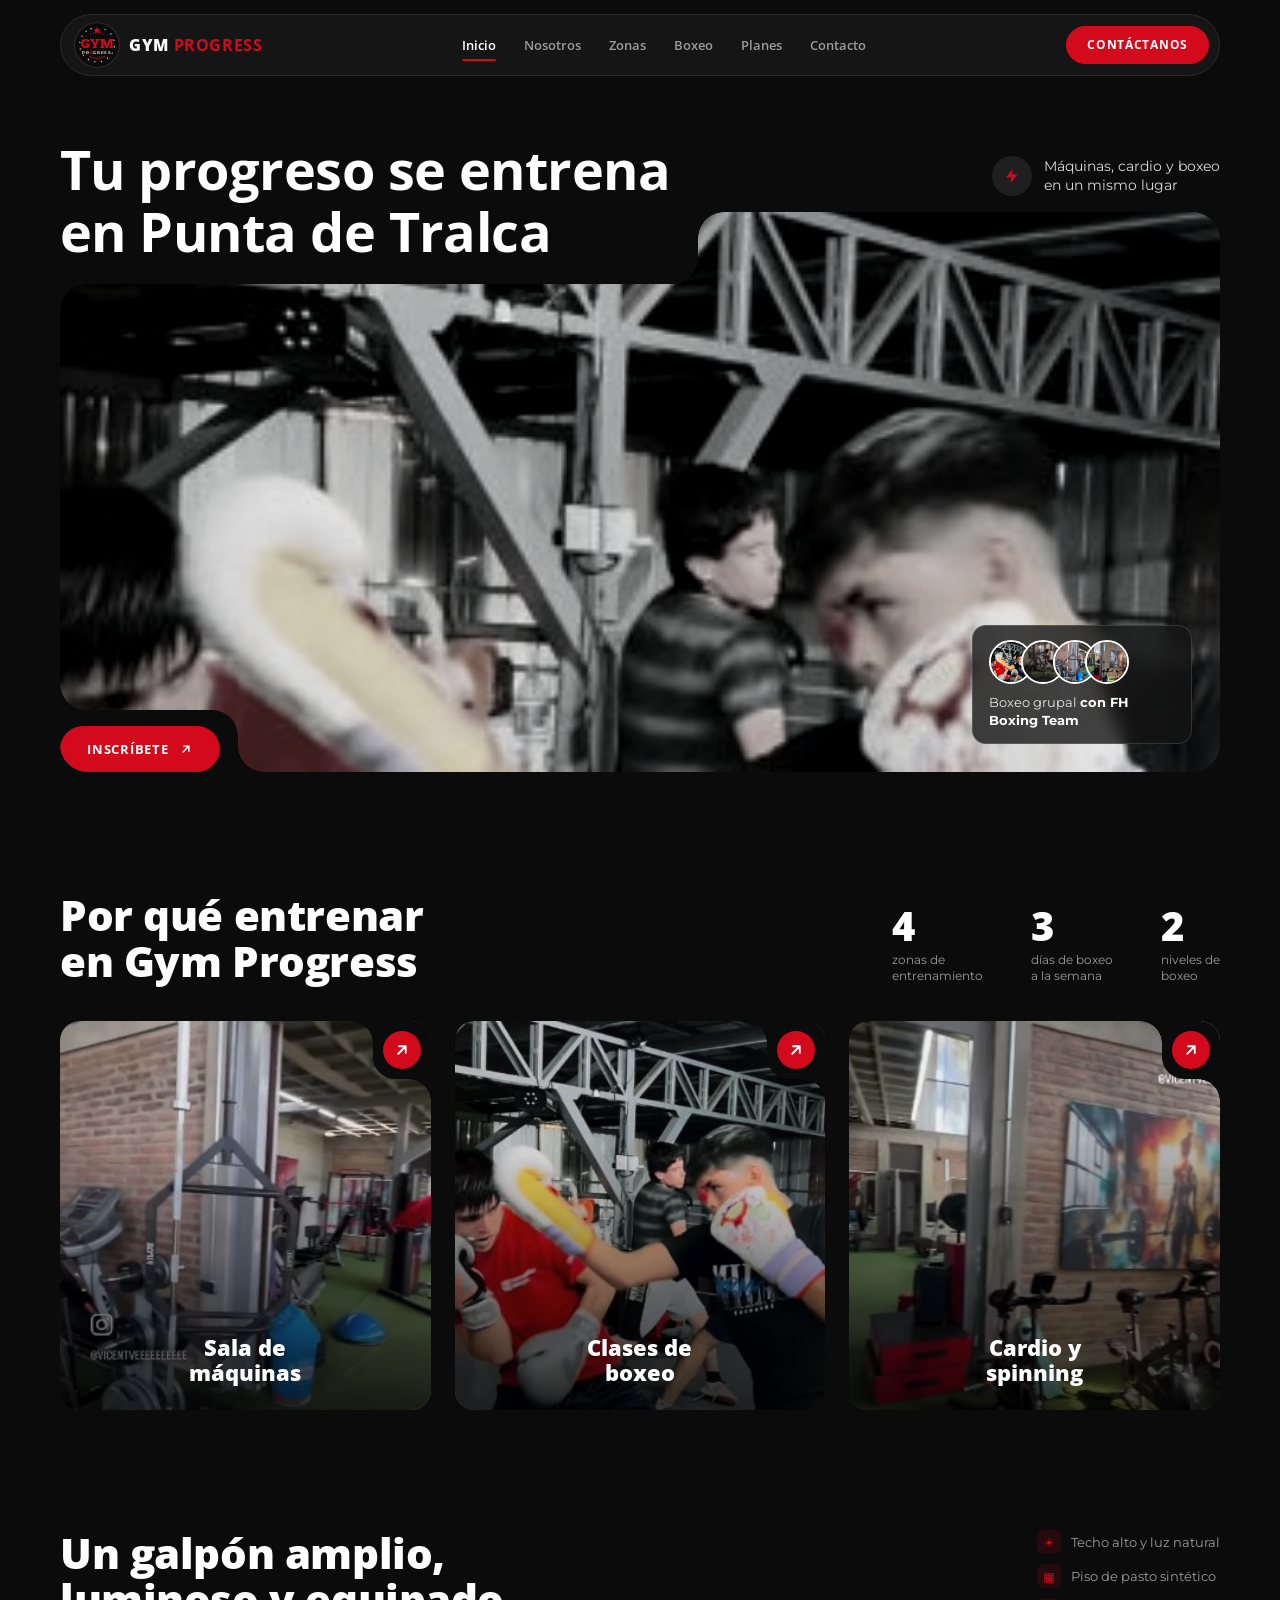
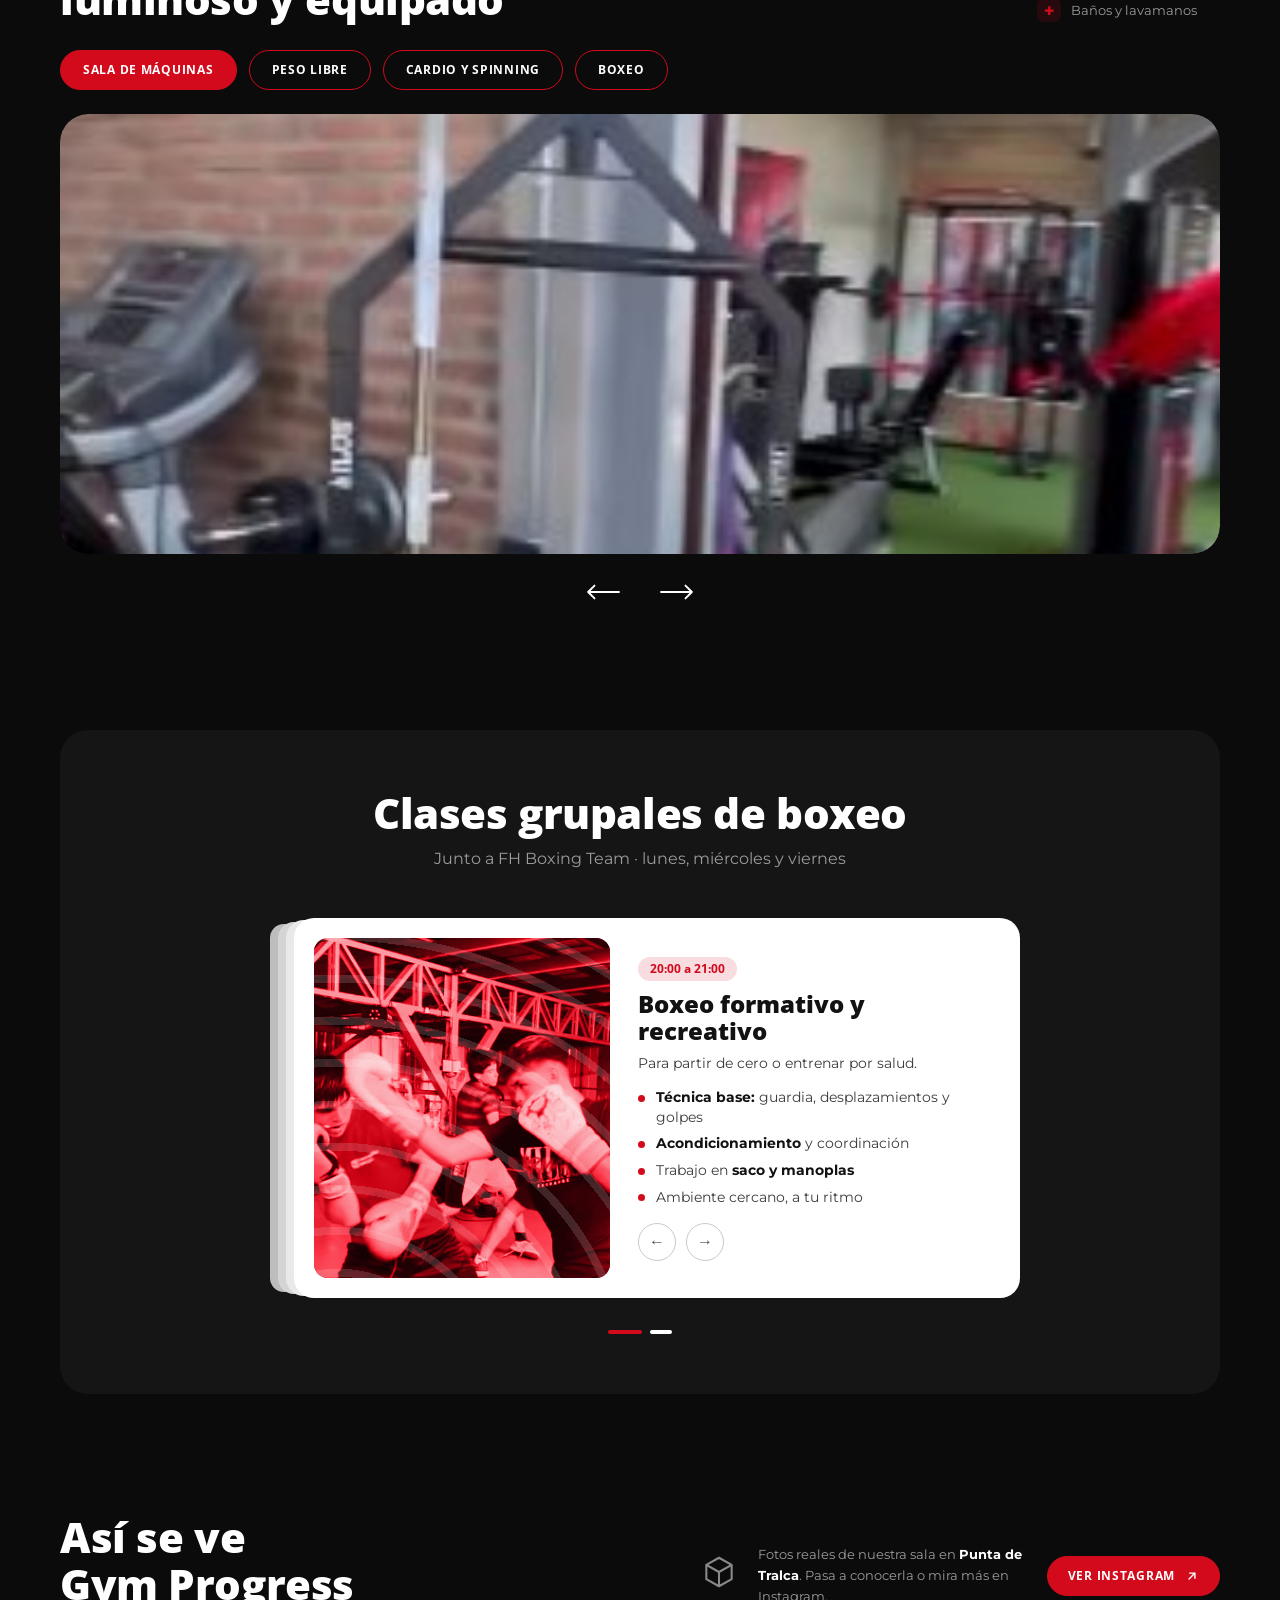
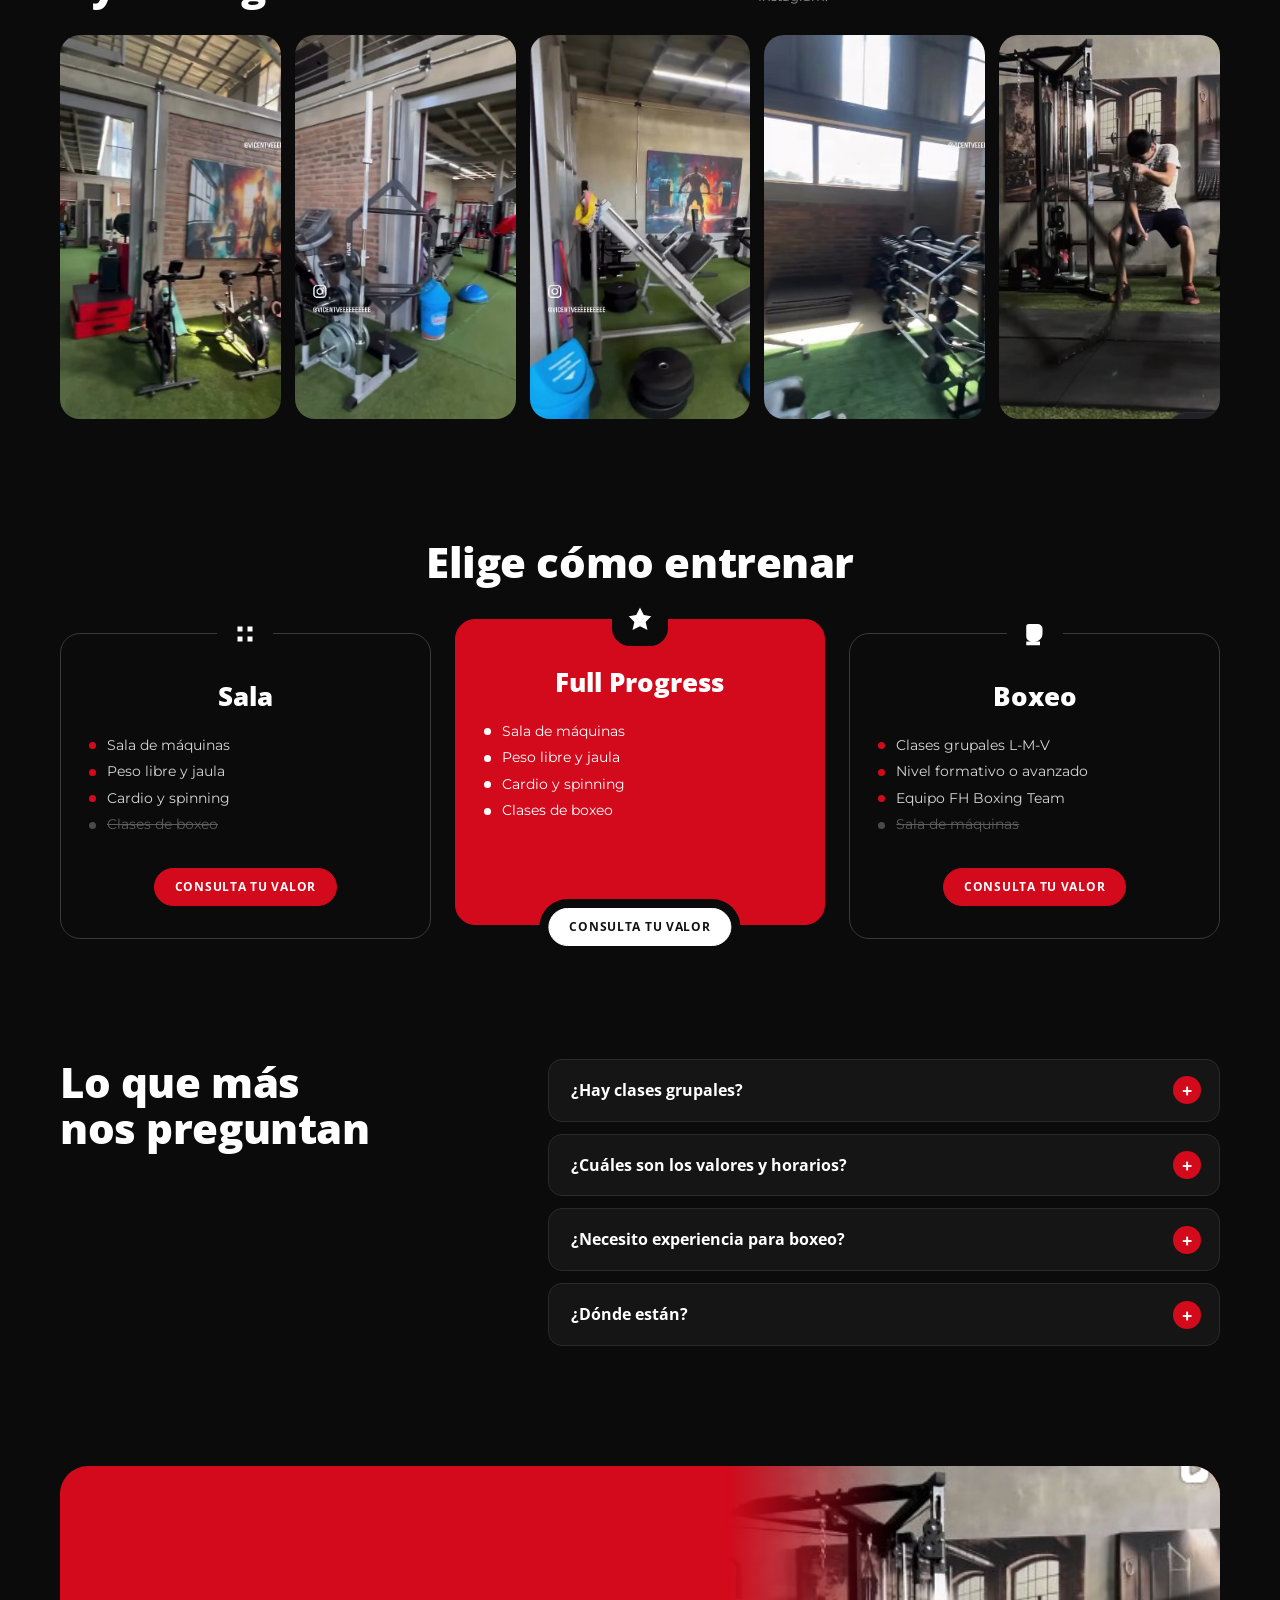
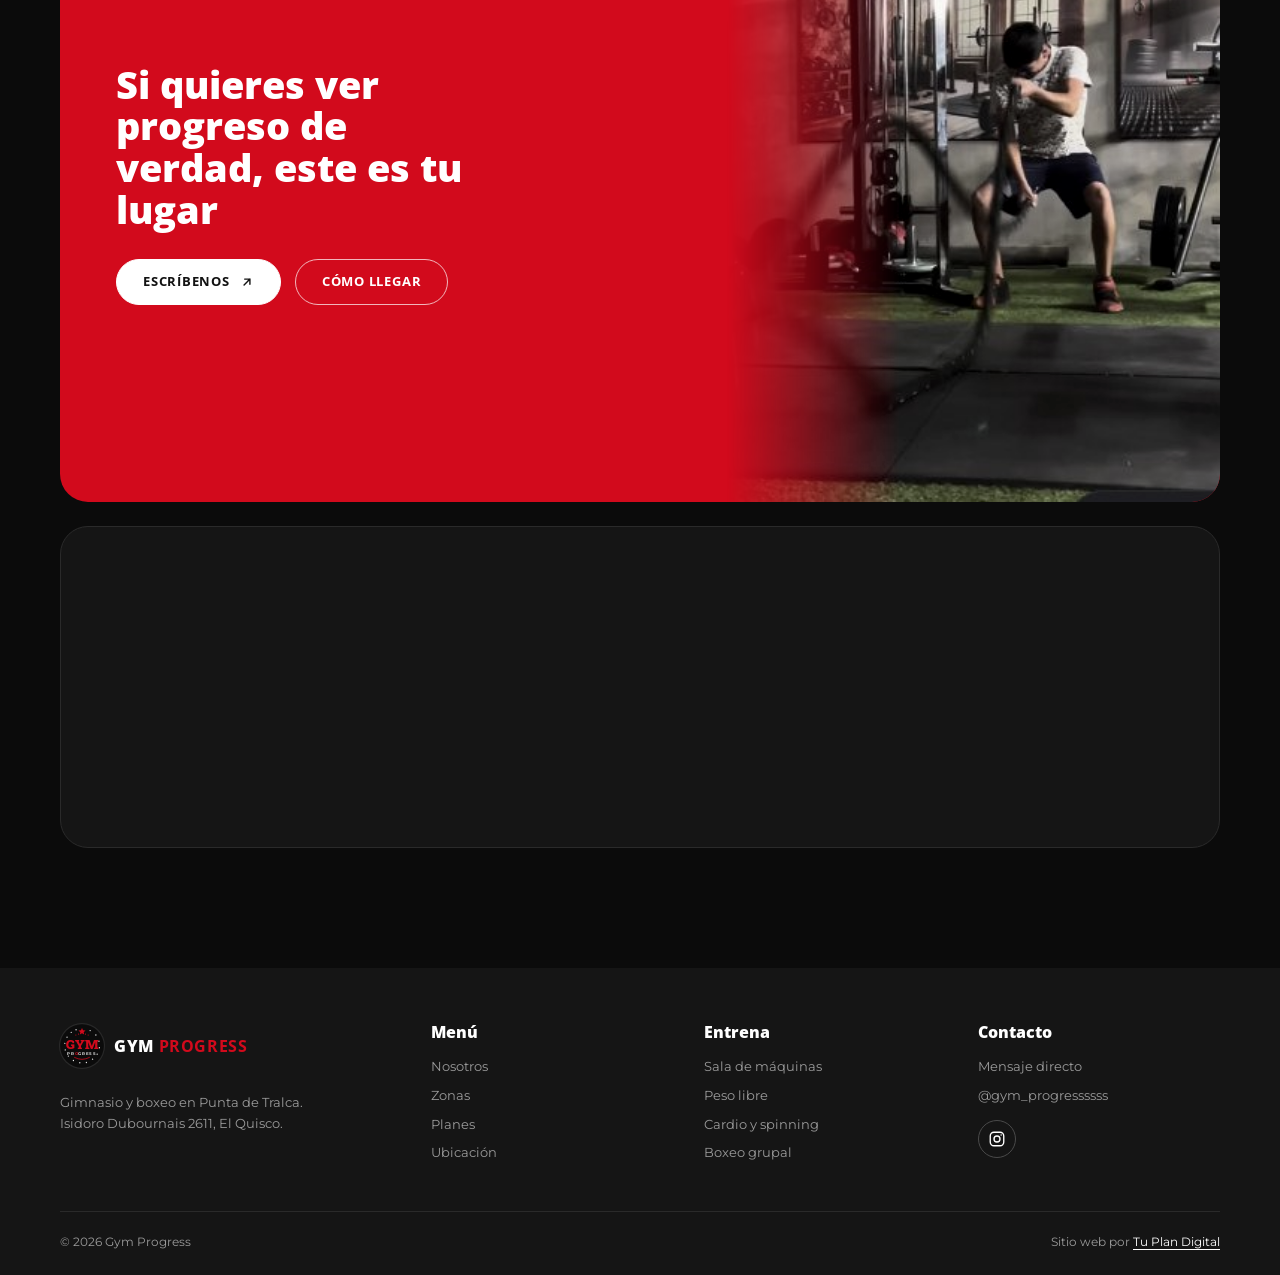
==== commit aac5e6b0: "fix: ajustes móviles y nueva foto del hero - Hero en móvil sin pestaña: título limpio, foto más alta" ====
--- a/index.html
+++ b/index.html
@@ -79,6 +79,7 @@
         <li><a href="#boxeo">Boxeo</a></li>
         <li><a href="#planes">Planes</a></li>
         <li><a href="#contacto">Contacto</a></li>
+        <li class="nav__menu-cta"><a class="btn" href="https://ig.me/m/gym_progressssss" target="_blank" rel="noopener">Contáctanos</a></li>
       </ul>
       <a class="btn btn--sm nav__cta" href="https://ig.me/m/gym_progressssss" target="_blank" rel="noopener">Contáctanos</a>
     </nav>
@@ -100,9 +101,9 @@
 
       <div class="hero__card">
         <img class="hero__img"
-             src="https://images.unsplash.com/photo-1608138279038-8dd61d909bd0?auto=format&fit=crop&w=1600&q=75"
-             onerror="this.onerror=null;this.src='assets/img/sala-racks.jpg'"
-             alt="Hombre con ropa deportiva negra descansando en un banco de gimnasio" width="1600" height="900" fetchpriority="high">
+             src="https://images.unsplash.com/photo-1727990435802-4d98b944c6d9?auto=format&fit=crop&w=1600&q=75"
+             onerror="this.onerror=null;this.src='assets/img/boxeo-sparring.jpg'"
+             alt="Boxeador entrenando junto a un saco en el gimnasio" width="1600" height="900" fetchpriority="high">
         <div class="hero__cta notch notch--bl">
           <a class="btn" href="https://ig.me/m/gym_progressssss" target="_blank" rel="noopener">
             Inscríbete <svg class="arrow" viewBox="0 0 24 24" aria-hidden="true"><path d="M7 17 17 7M8 7h9v9"/></svg>
--- a/css/styles.css
+++ b/css/styles.css
@@ -106,6 +106,7 @@
 
 .nav__burger { display: none; }
 .nav__cta { flex: none; }
+.nav__menu-cta { display: none; }
 
 @media (max-width: 900px) {
   .nav__burger {
@@ -137,12 +138,14 @@
   .nav.is-open .nav__burger span::before { transform: translateY(6px) rotate(45deg); }
   .nav.is-open .nav__burger span::after { transform: translateY(-6px) rotate(-45deg); }
   .nav__burger { border: 0; padding: 0; }
-  .nav__cta { margin-left: auto; }
+  .nav__cta { display: none; }
+  .nav__burger { margin-left: auto; }
+  .nav__menu-cta { display: block; padding: 8px 8px 6px; }
+  .nav__links .nav__menu-cta a { display: flex; justify-content: center; padding: 15px; font-size: 13px; color: #fff; background: var(--red); border-radius: 999px; }
+  .nav__links .nav__menu-cta a:hover { background: var(--red-hover); }
 }
 @media (max-width: 480px) {
-  .brand__name { display: none; }
-  .nav { gap: 10px; }
-  .nav__cta { padding: 11px 16px; font-size: 11px; }
+  .brand__name { font-size: 14px; }
 }
 
 /* ---------- Hero ---------- */
@@ -174,7 +177,7 @@
 .hero__bolt svg { width: 18px; height: 18px; fill: var(--red); }
 
 .hero__card { position: relative; margin-top: calc(var(--tab) * -1); border-radius: var(--radius-lg); overflow: hidden; background: var(--surface); }
-.hero__img { width: 100%; height: clamp(380px, 50vw, 560px); object-fit: cover; object-position: center 30%; filter: grayscale(.35) contrast(1.05); }
+.hero__img { width: 100%; height: clamp(380px, 50vw, 560px); object-fit: cover; object-position: center 30%; filter: grayscale(.85) contrast(1.1) brightness(.92); }
 
 /* Recorte inferior izquierdo con el botón */
 .notch { position: absolute; z-index: 2; background: var(--bg); }
@@ -200,14 +203,18 @@
 .hero__chip b { color: #fff; }
 
 @media (max-width: 720px) {
-  .hero { --tab: 40px; --r: 20px; }
-  .hero__head { flex-direction: column-reverse; align-items: flex-start; gap: 18px; }
-  .hero__note { margin-bottom: 0; }
-  .hero__title { padding-right: 20px; }
-  .br-desk { display: none; }
-  .hero__chip { right: 14px; bottom: 14px; width: auto; max-width: 180px; padding: 10px 12px; }
-  .hero__avatars img { width: 34px; height: 34px; }
-}
+  .hero__head { flex-direction: column-reverse; align-items: flex-start; gap: 16px; margin-bottom: 18px; }
+  .hero__note { margin-bottom: 0; font-size: 13px; }
+  .hero__title { padding: 0; background: none; border-radius: 0; font-size: clamp(30px, 9vw, 40px); }
+  .hero__title::before, .hero__title::after, .br-desk { display: none; }
+  .hero__card { margin-top: 0; }
+  .hero__img { height: clamp(360px, 110vw, 480px); object-position: center; }
+  .hero__chip { top: 14px; right: 14px; bottom: auto; width: auto; max-width: 190px; padding: 10px 12px; font-size: 12px; }
+  .hero__avatars { margin-bottom: 6px; }
+  .hero__avatars img { width: 30px; height: 30px; }
+  .hero__avatars img + img { margin-left: -9px; }
+}
+
 
 /* ---------- Por qué elegirnos ---------- */
 .why { padding-top: var(--section); }
@@ -399,6 +406,8 @@
 @media (max-width: 860px) {
   .plans__grid { grid-template-columns: 1fr; gap: 44px; max-width: 420px; margin-inline: auto; }
   .plan--featured, .plan--featured:hover { transform: none; }
+  .plan--featured { padding-bottom: 32px; }
+  .plan--featured .btn { position: static; translate: none; box-shadow: none; }
 }
 
 /* ---------- Preguntas frecuentes ---------- */
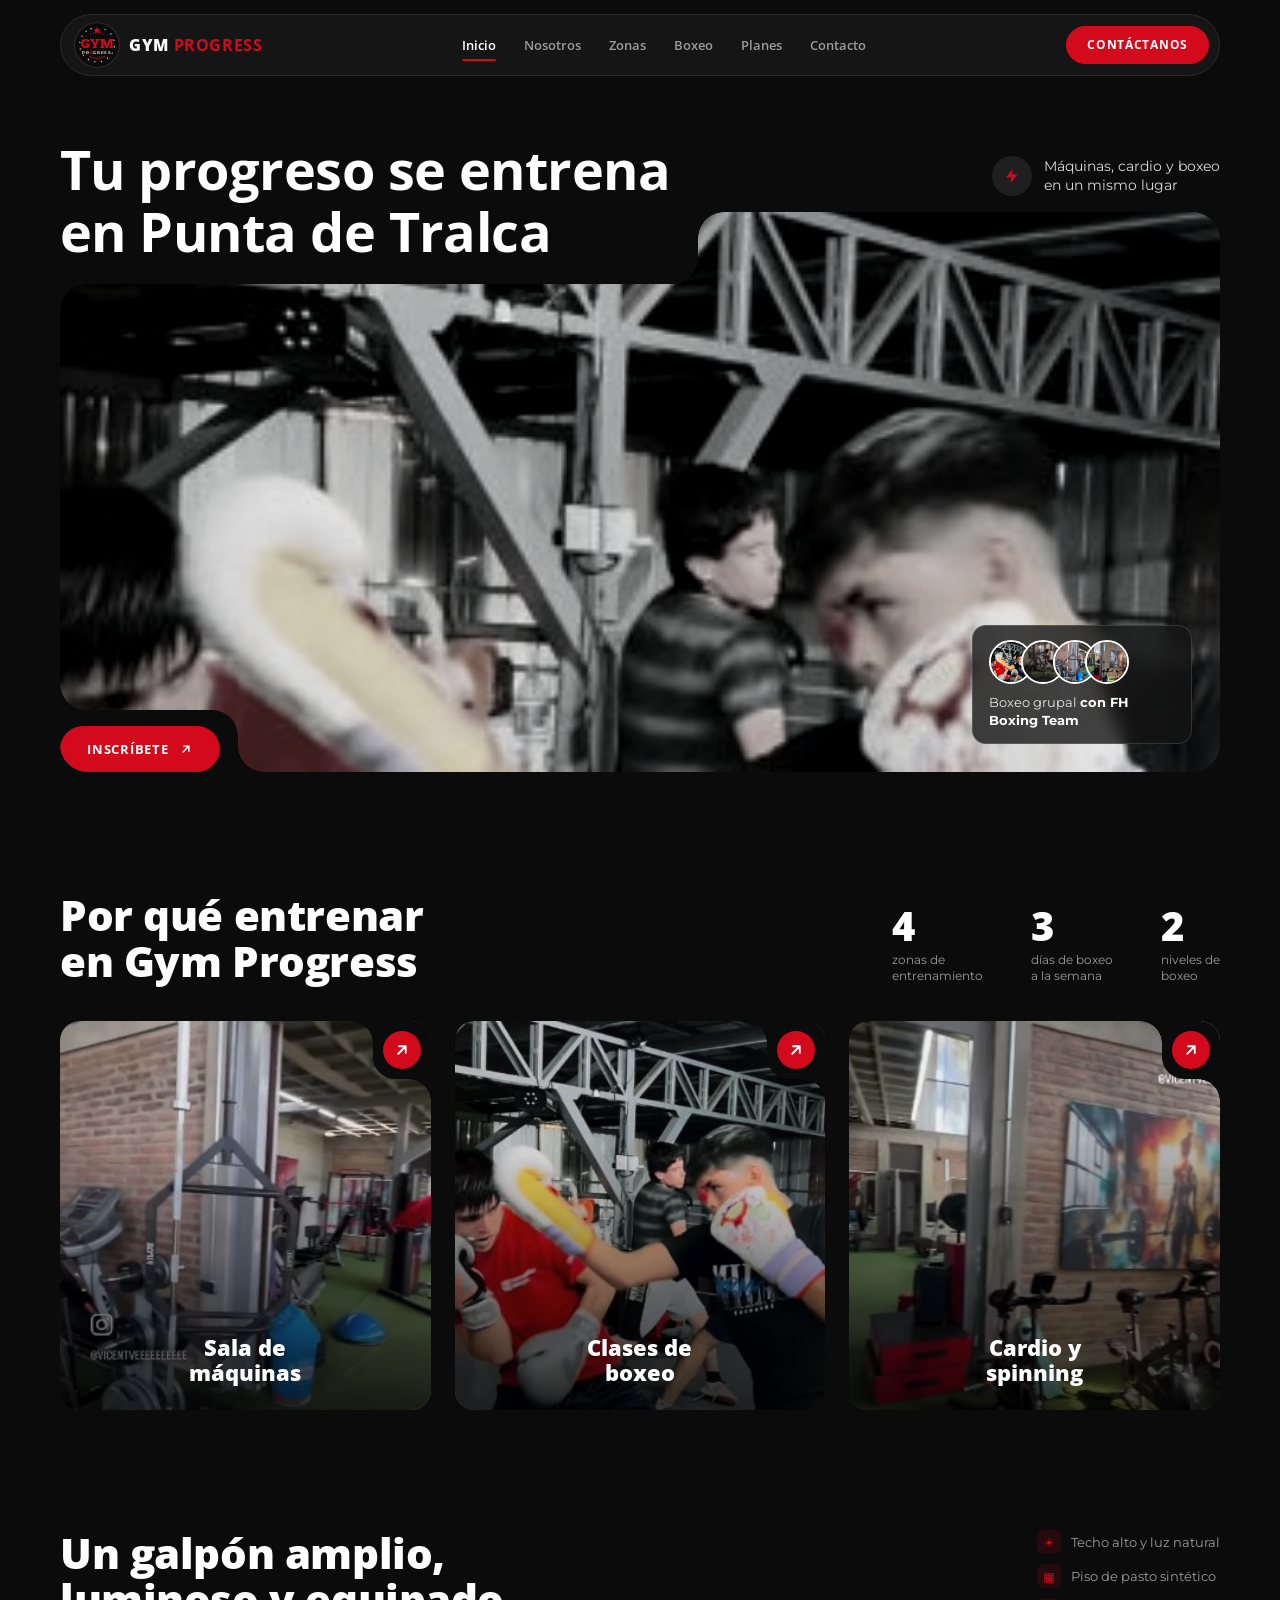
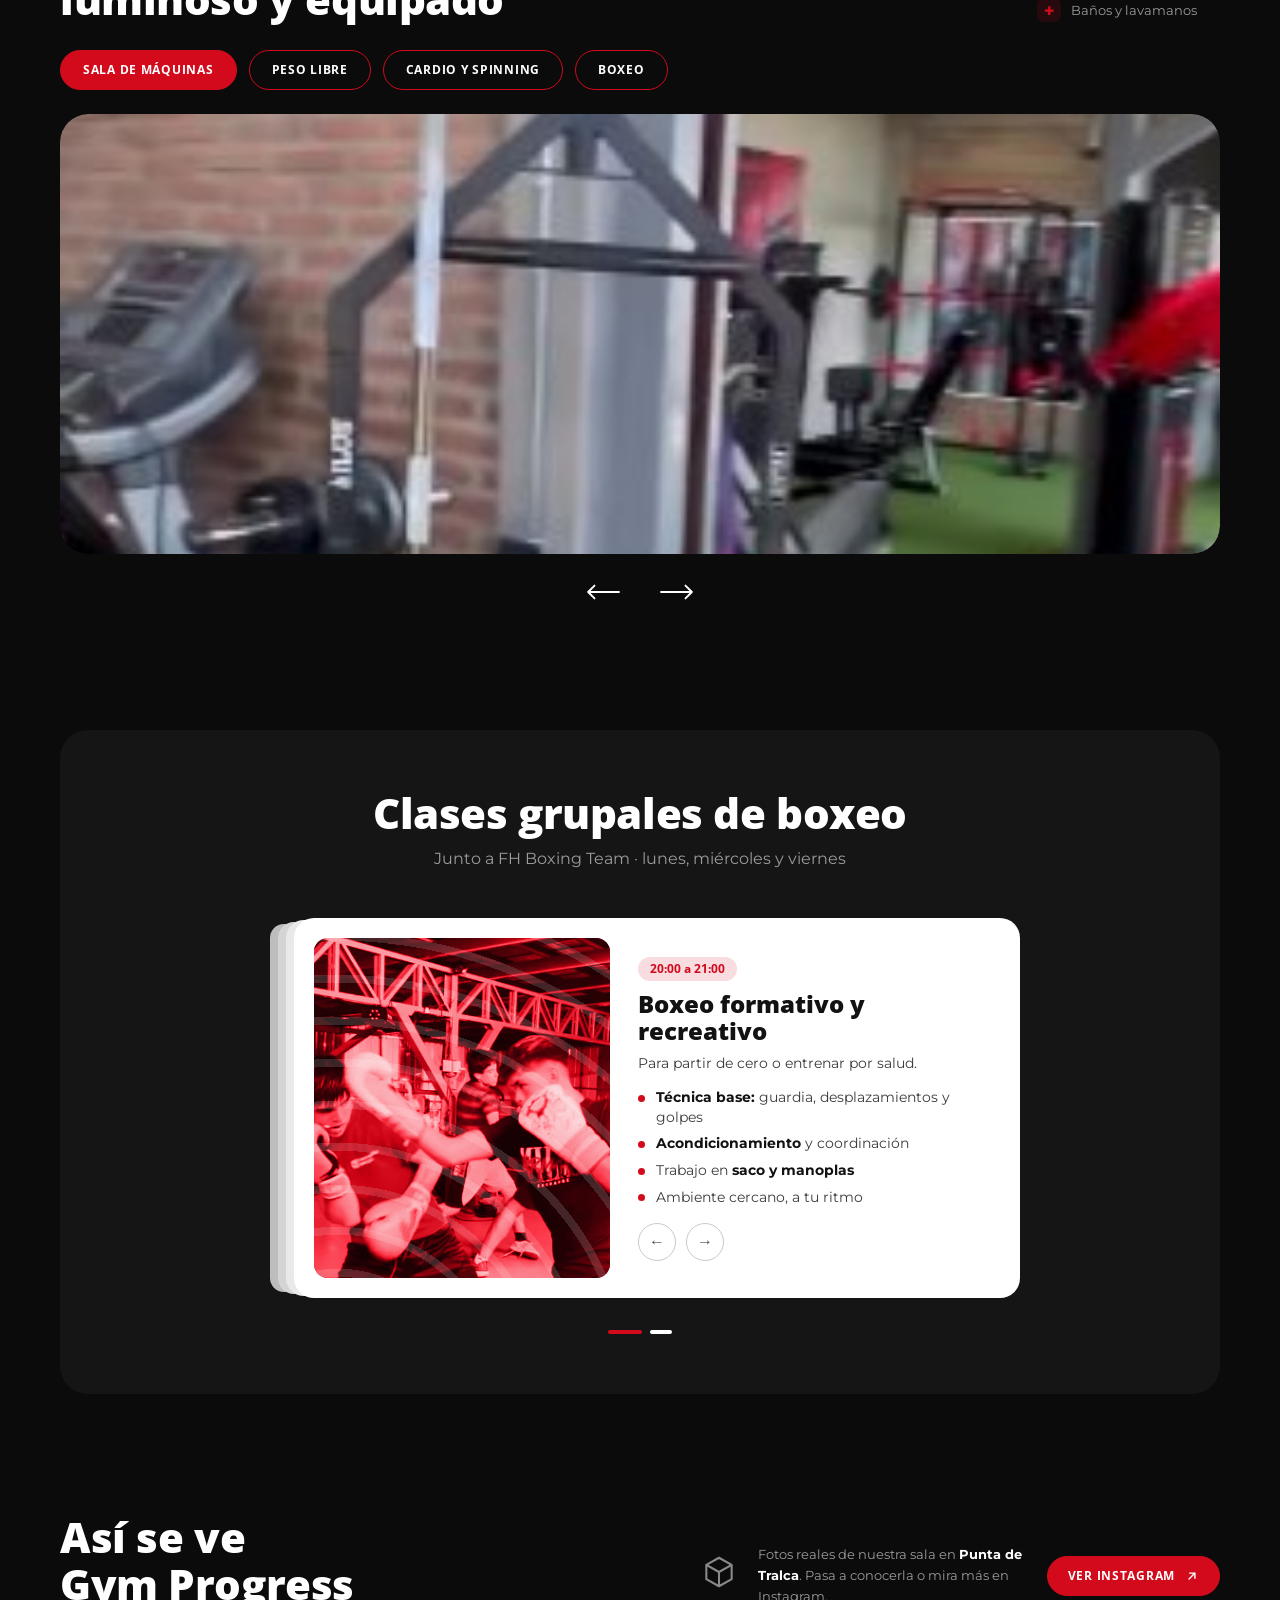
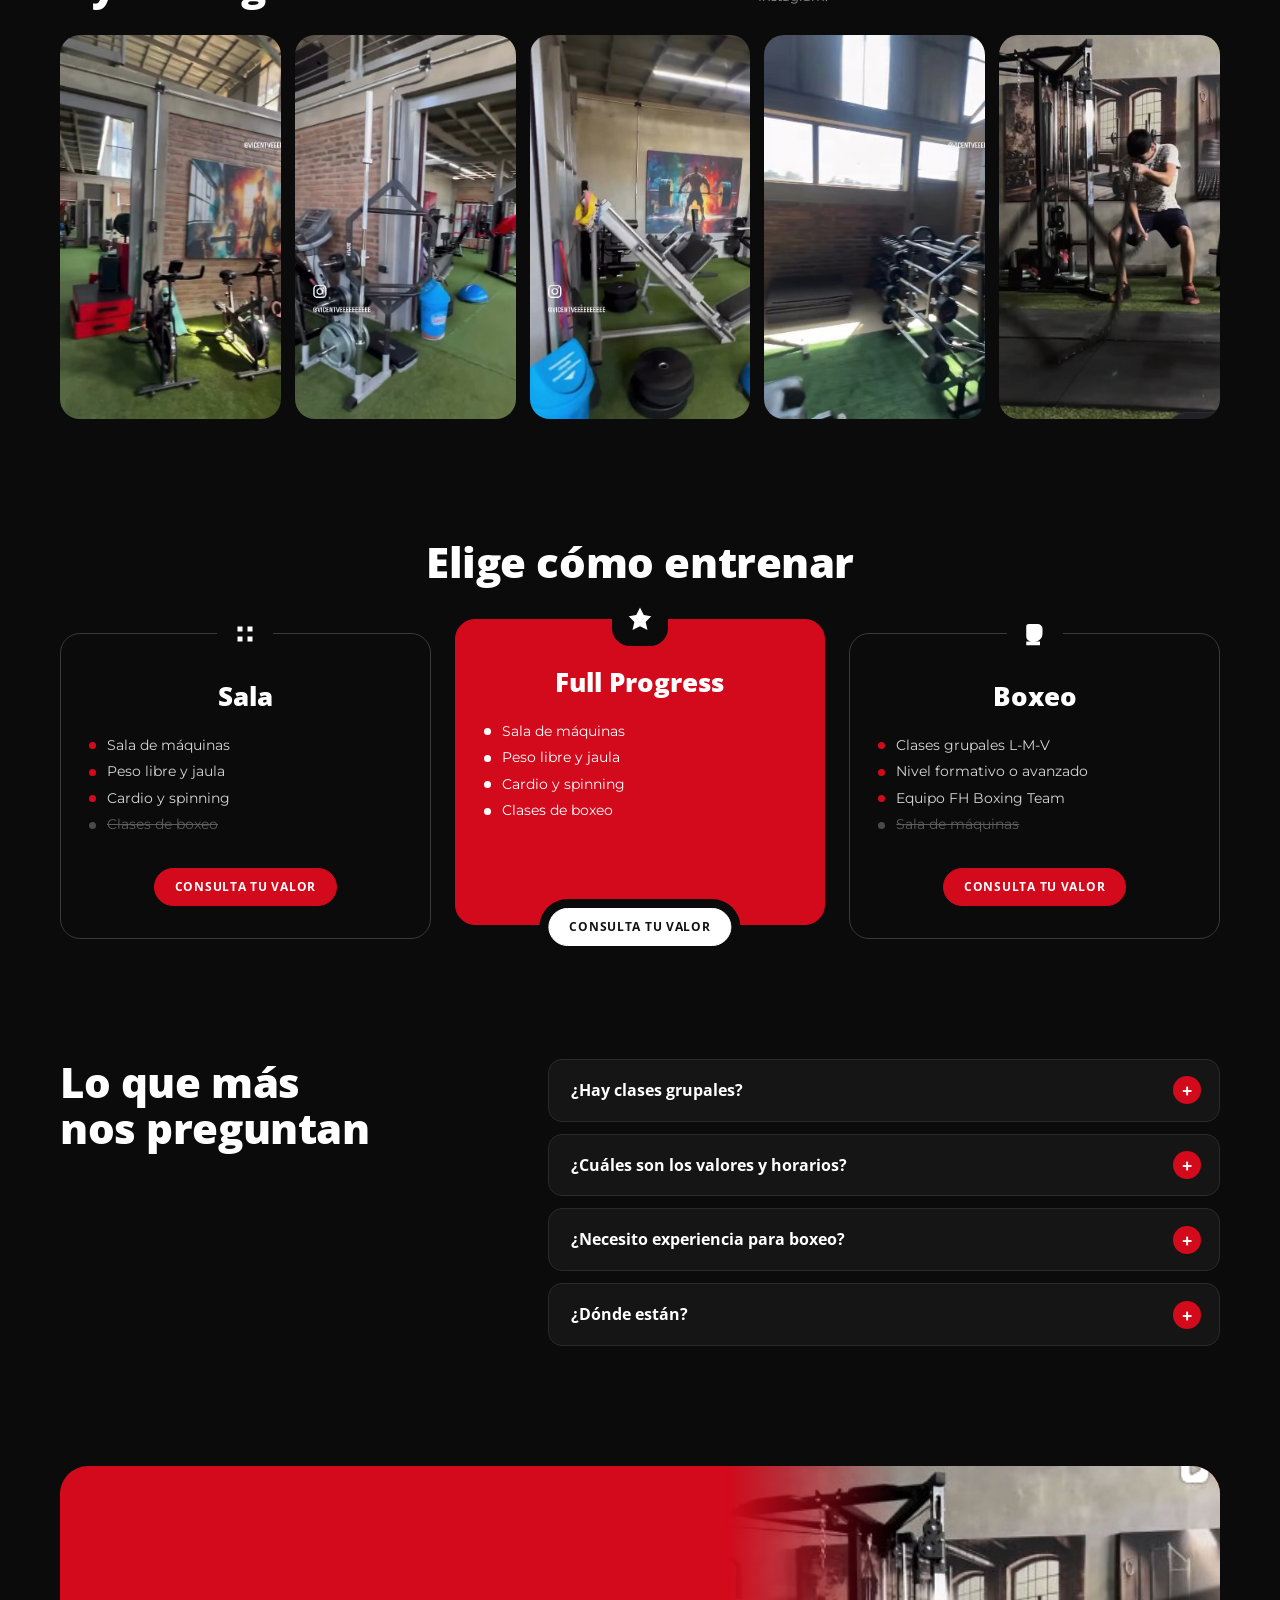
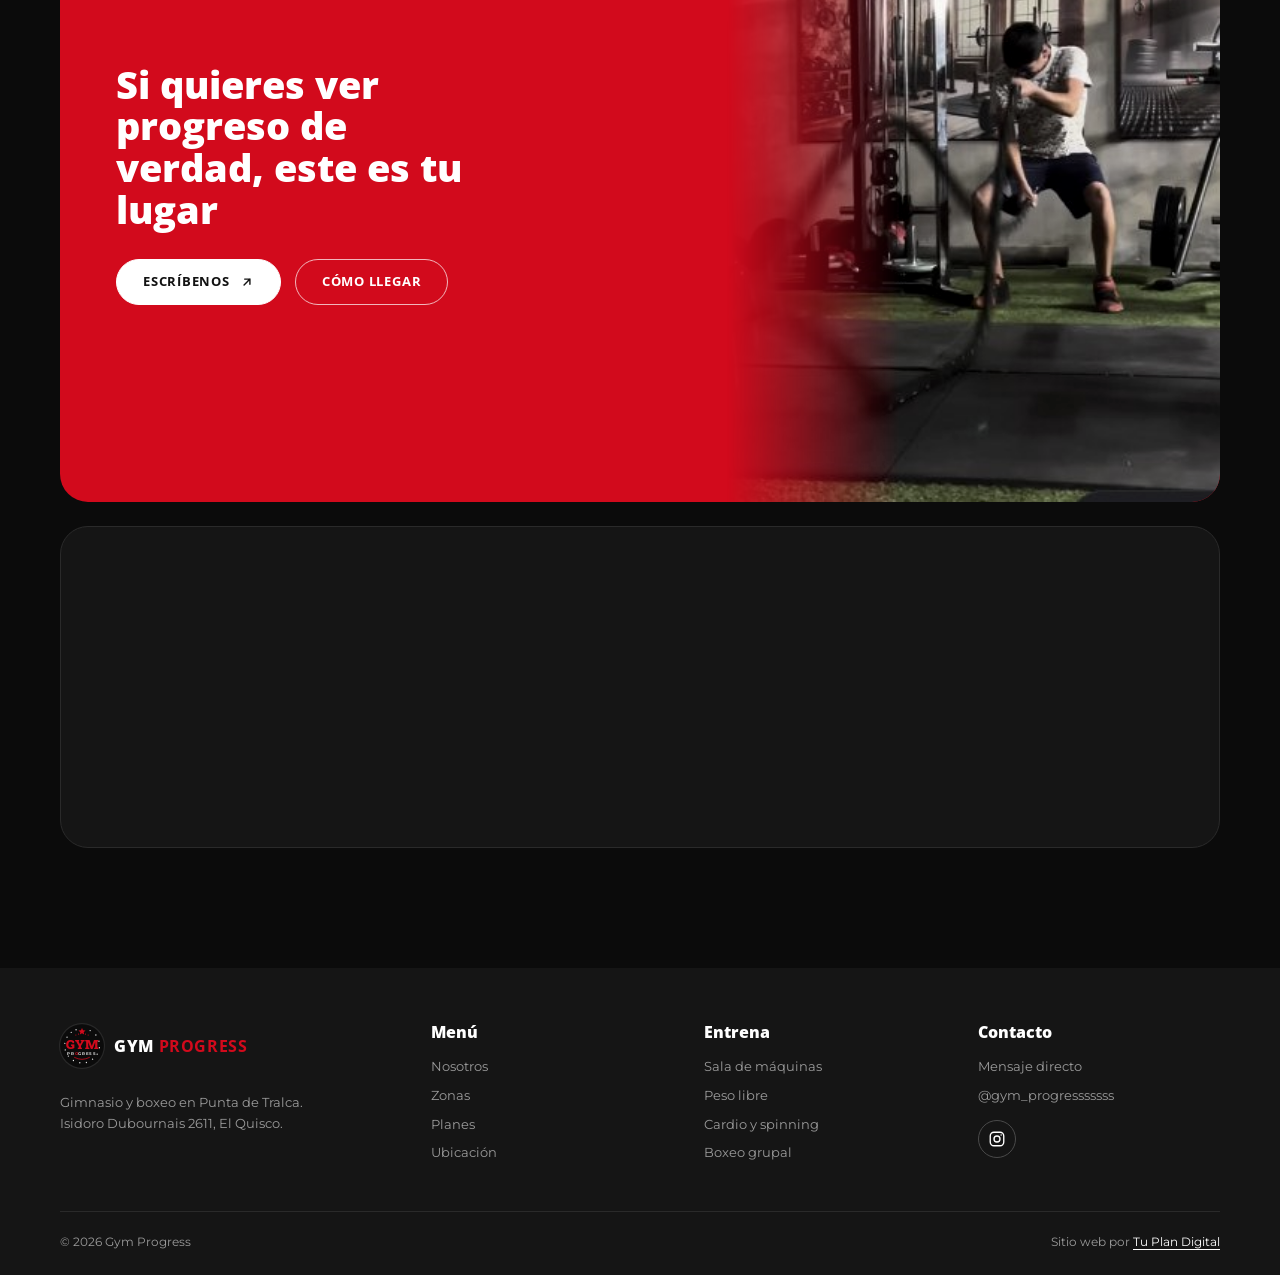
==== commit f520757e: "feat(opcion-2): WhatsApp contact, hamburger menu and readable numbers - Fix Instagram handle to gym_" ====
--- a/index.html
+++ b/index.html
@@ -35,7 +35,7 @@
       "addressRegion": "Valparaíso",
       "addressCountry": "CL"
     },
-    "sameAs": ["https://www.instagram.com/gym_progressssss/"]
+    "sameAs": ["https://www.instagram.com/gym_progresssssss/"]
   }
   </script>
 </head>
@@ -79,9 +79,9 @@
         <li><a href="#boxeo">Boxeo</a></li>
         <li><a href="#planes">Planes</a></li>
         <li><a href="#contacto">Contacto</a></li>
-        <li class="nav__menu-cta"><a class="btn" href="https://ig.me/m/gym_progressssss" target="_blank" rel="noopener">Contáctanos</a></li>
+        <li class="nav__menu-cta"><a class="btn" href="https://ig.me/m/gym_progresssssss" target="_blank" rel="noopener">Contáctanos</a></li>
       </ul>
-      <a class="btn btn--sm nav__cta" href="https://ig.me/m/gym_progressssss" target="_blank" rel="noopener">Contáctanos</a>
+      <a class="btn btn--sm nav__cta" href="https://ig.me/m/gym_progresssssss" target="_blank" rel="noopener">Contáctanos</a>
     </nav>
   </header>
 
@@ -105,7 +105,7 @@
              onerror="this.onerror=null;this.src='assets/img/boxeo-sparring.jpg'"
              alt="Boxeador entrenando junto a un saco en el gimnasio" width="1600" height="900" fetchpriority="high">
         <div class="hero__cta notch notch--bl">
-          <a class="btn" href="https://ig.me/m/gym_progressssss" target="_blank" rel="noopener">
+          <a class="btn" href="https://ig.me/m/gym_progresssssss" target="_blank" rel="noopener">
             Inscríbete <svg class="arrow" viewBox="0 0 24 24" aria-hidden="true"><path d="M7 17 17 7M8 7h9v9"/></svg>
           </a>
         </div>
@@ -275,7 +275,7 @@
         <div class="gallery__aside">
           <span class="gallery__cube" aria-hidden="true"><svg viewBox="0 0 24 24"><path d="M12 3 4 7.5v9L12 21l8-4.5v-9zM4 7.5 12 12l8-4.5M12 12v9"/></svg></span>
           <p>Fotos reales de nuestra sala en <b>Punta de Tralca</b>. Pasa a conocerla o mira más en Instagram.</p>
-          <a class="btn btn--sm" href="https://www.instagram.com/gym_progressssss/" target="_blank" rel="noopener">Ver Instagram <svg class="arrow" viewBox="0 0 24 24" aria-hidden="true"><path d="M7 17 17 7M8 7h9v9"/></svg></a>
+          <a class="btn btn--sm" href="https://www.instagram.com/gym_progresssssss/" target="_blank" rel="noopener">Ver Instagram <svg class="arrow" viewBox="0 0 24 24" aria-hidden="true"><path d="M7 17 17 7M8 7h9v9"/></svg></a>
         </div>
       </div>
       <div class="gallery__grid">
@@ -300,7 +300,7 @@
             <li>Cardio y spinning</li>
             <li class="off">Clases de boxeo</li>
           </ul>
-          <a class="btn btn--sm" href="https://ig.me/m/gym_progressssss" target="_blank" rel="noopener">Consulta tu valor</a>
+          <a class="btn btn--sm" href="https://ig.me/m/gym_progresssssss" target="_blank" rel="noopener">Consulta tu valor</a>
         </article>
 
         <article class="plan plan--featured">
@@ -312,7 +312,7 @@
             <li>Cardio y spinning</li>
             <li>Clases de boxeo</li>
           </ul>
-          <a class="btn btn--light btn--sm" href="https://ig.me/m/gym_progressssss" target="_blank" rel="noopener">Consulta tu valor</a>
+          <a class="btn btn--light btn--sm" href="https://ig.me/m/gym_progresssssss" target="_blank" rel="noopener">Consulta tu valor</a>
         </article>
 
         <article class="plan">
@@ -324,7 +324,7 @@
             <li>Equipo FH Boxing Team</li>
             <li class="off">Sala de máquinas</li>
           </ul>
-          <a class="btn btn--sm" href="https://ig.me/m/gym_progressssss" target="_blank" rel="noopener">Consulta tu valor</a>
+          <a class="btn btn--sm" href="https://ig.me/m/gym_progresssssss" target="_blank" rel="noopener">Consulta tu valor</a>
         </article>
       </div>
     </section>
@@ -358,7 +358,7 @@
         <div class="cta__text">
           <h2 id="cta-title">Si quieres ver progreso de verdad, este es tu lugar</h2>
           <div class="cta__actions">
-            <a class="btn btn--light" href="https://ig.me/m/gym_progressssss" target="_blank" rel="noopener">Escríbenos <svg class="arrow" viewBox="0 0 24 24" aria-hidden="true"><path d="M7 17 17 7M8 7h9v9"/></svg></a>
+            <a class="btn btn--light" href="https://ig.me/m/gym_progresssssss" target="_blank" rel="noopener">Escríbenos <svg class="arrow" viewBox="0 0 24 24" aria-hidden="true"><path d="M7 17 17 7M8 7h9v9"/></svg></a>
             <a class="btn btn--ghost" href="https://www.google.com/maps/search/?api=1&query=Isidoro+Dubournais+2611,+El+Quisco" target="_blank" rel="noopener">Cómo llegar</a>
           </div>
         </div>
@@ -406,11 +406,11 @@
       <div>
         <h3>Contacto</h3>
         <ul>
-          <li><a href="https://ig.me/m/gym_progressssss" target="_blank" rel="noopener">Mensaje directo</a></li>
-          <li><a href="https://www.instagram.com/gym_progressssss/" target="_blank" rel="noopener">@gym_progressssss</a></li>
+          <li><a href="https://ig.me/m/gym_progresssssss" target="_blank" rel="noopener">Mensaje directo</a></li>
+          <li><a href="https://www.instagram.com/gym_progresssssss/" target="_blank" rel="noopener">@gym_progresssssss</a></li>
         </ul>
         <div class="social">
-          <a href="https://www.instagram.com/gym_progressssss/" target="_blank" rel="noopener" aria-label="Instagram de Gym Progress">
+          <a href="https://www.instagram.com/gym_progresssssss/" target="_blank" rel="noopener" aria-label="Instagram de Gym Progress">
             <svg viewBox="0 0 24 24" aria-hidden="true"><rect x="3" y="3" width="18" height="18" rx="5"/><circle cx="12" cy="12" r="4"/><circle cx="17.5" cy="6.5" r="1" class="fill"/></svg>
           </a>
         </div>
